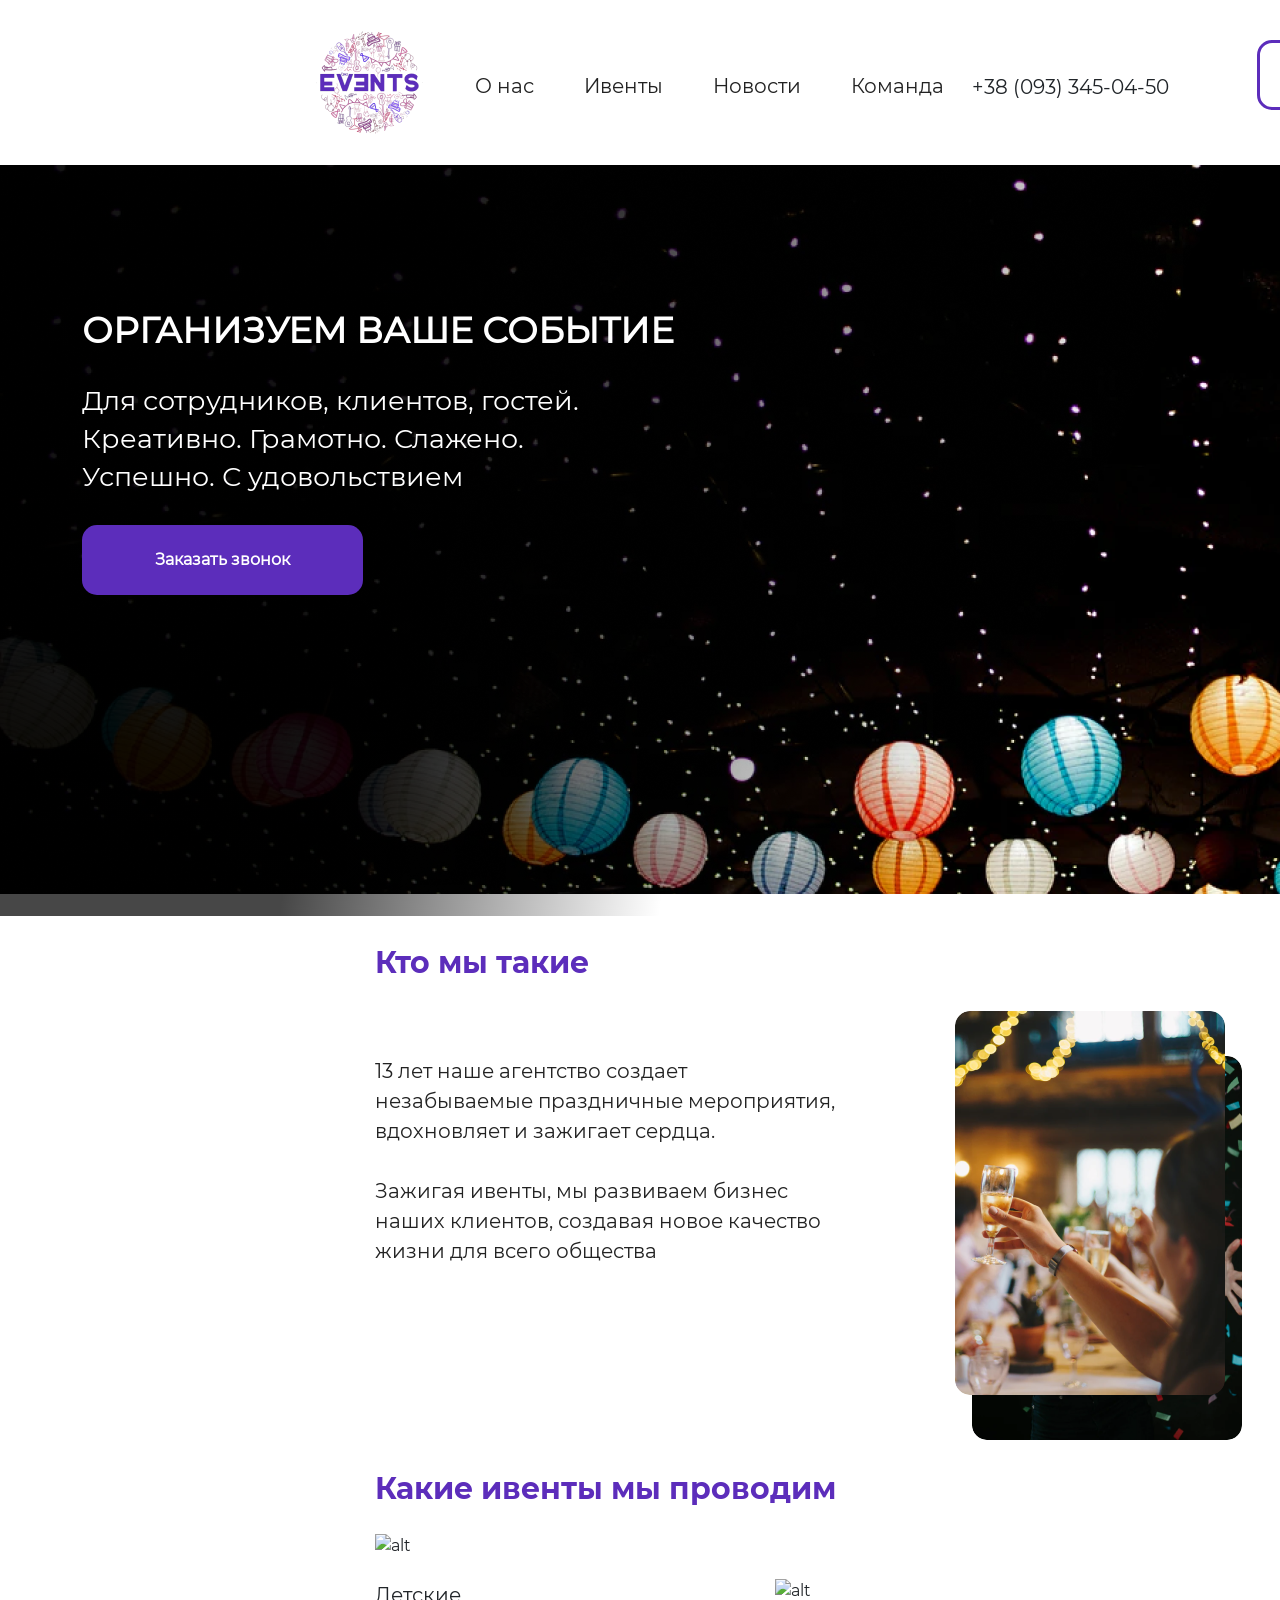
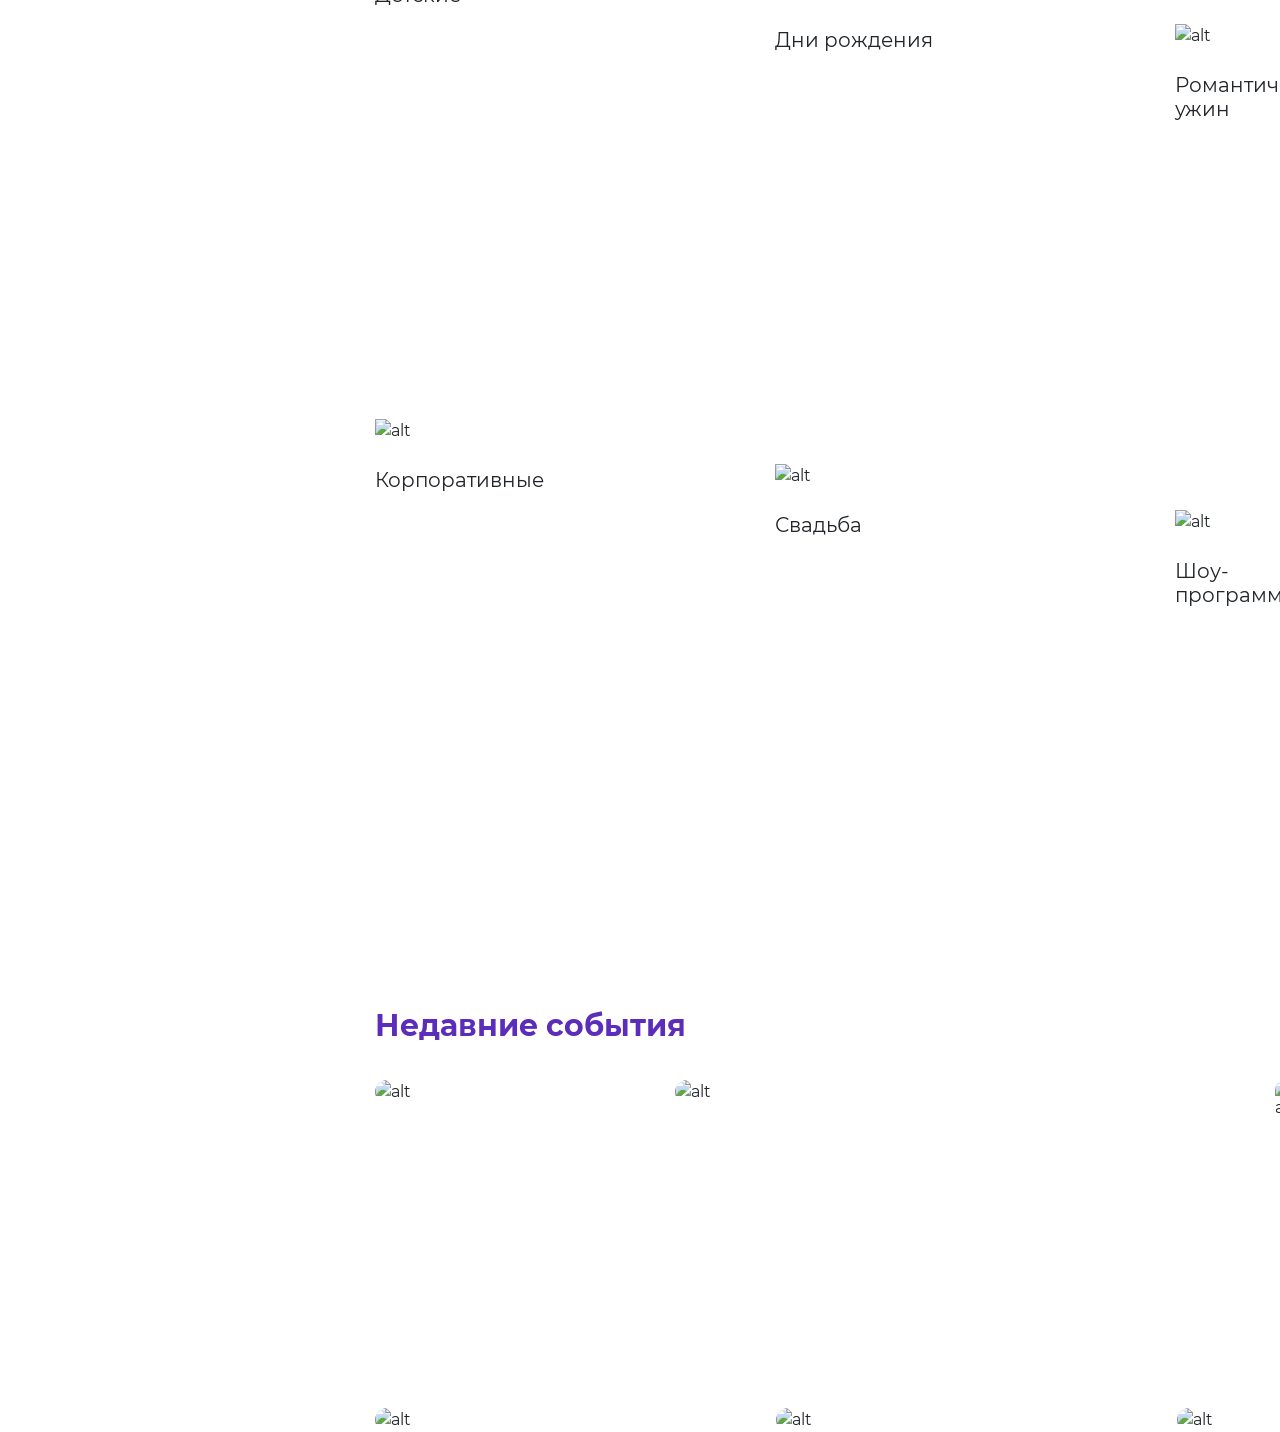
==== site.html @ 8ee174cc "Version3" ====
<!DOCTYPE html>
<html lang="en">
<head>
	<meta charset="UTF-8">
	<meta name="viewport" content="width=device-width, initial-scale=1.0">
	<link rel="stylesheet" href="css/bootstrap.min.css">
	<title>Event agency</title>
	<link rel="stylesheet" href="style.css">
	<link rel="stylesheet" href="media.css">
</head>
<body>
	<header class="container">
		<div class="row  logo">
			<div class="col-xl-1 col-lg-2 col-md-2 col-sm-6">
				<a href="#"><img src="img/logo.png" alt="alt"></a>
			</div>
			<div class="col-xl-5 col-lg-5 col-md-2 col-sm-6">
				<input id="menu__toggle" type="checkbox" />
				<label class="menu__btn" for="menu__toggle">
					<span></span>
				</label>
				<ul class="menu">
					<div>
						<li><a  href="#">О нас</a></li>
						<li><a  href="#">Ивенты</a></li>
						<li><a  href="#">Новости</a></li>
						<li><a  href="#">Команда</a></li>
					</div></ul>
				</div>
				<div class="col-xl-3 col-lg-2 col-md-4">
					<span class="phone">+38 (093) 345-04-50</span>
				</div>
				<div class="col-xl-3 col-lg-3 col-md-4">
					<button class="call"><a href="#">Заказать звонок</a></button>
				</div>
			</div>
		</header>
		<div class="container-fluid p-0">
			<div class="container">
				<div class="row  fluid">
					<div class="col-xl-12 col-lg-12 col-md-12 col-sm-12">
						<h6>Организуем ваше событие</h6>
						<p>Для сотрудников, клиентов, гостей.
						Креативно. Грамотно. Слажено. Успешно. С удовольствием</p>
						<button>Заказать звонок</button>
					</div>
				</div>
			</div>
		</div>
		<main class="container">
			<div class="row  aboutus">
				<div class="col-xl-5 col-lg-6 col-md-4 col-sm-6">
					<h5>Кто мы такие</h5>
					<p>13 лет наше агентство создает незабываемые праздничные мероприятия, вдохновляет и зажигает сердца. <br><br>
					Зажигая ивенты, мы развиваем бизнес наших клиентов, создавая новое качество жизни для всего общества</p>
				</div>
				<div class="col-xl-6 offset-1 col-lg-6 col-md-8 col-sm-6">
					<img src="img/img1.png" alt="alt">
					<img src="img/img2.png" alt="alt">
				</div>
			</div>

			<div class="row  events">
				<div class="col-xl-12">
					<h6>Какие ивенты мы проводим</h6>
					<figure class = "child">
						<img src="img/child.png" alt="alt">
						<figcaption>Детские</figcaption>
					</figure>
					<figure class = "birthday">
						<img src="img/birthday.png" alt="alt">
						<figcaption>Дни рождения</figcaption>
					</figure>
					<figure class = "dinner">
						<img src="img/dinner.png" alt="alt">
						<figcaption>Романтический ужин</figcaption>
					</figure>
					<figure class = "corporat">
						<img src="img/corporat.png" alt="alt">	
						<figcaption>Корпоративные</figcaption>
					</figure>
					<figure class = "wedding">
						<img src="img/wedding.png" alt="alt">
						<figcaption>Свадьба</figcaption>
					</figure>
					<figure class = "show">
						<img src="img/show.png" alt="alt">
						<figcaption>Шоу-программа</figcaption>
					</figure>
				</div>
			</div>

			<div class="row  recentEvents">
				<div class="col-xl-12 col-lg-12 col-md-12">
					<h6>Недавние события</h6>
					<img src="img/recent1.png" alt="alt">
					<img src="img/recent2.png" alt="alt">
					<img src="img/recent3.png" alt="alt">
					<img src="img/recent4.png" alt="alt">
					<img src="img/recent5.png" alt="alt">
					<img src="img/recent6.png" alt="alt">
				</div>
			</div>
		</main>
	</body>
	</html>
---- style.css ----
@font-face {
font-family: "Montserrat"; 
src: url("Montserrat/Montserrat-Regular.ttf") format("truetype"); 
font-weight: normal;
font-style: normal;
}
@font-face {
font-family: "Montserrat-Bold"; 
src: url("Montserrat/Montserrat-Bold.ttf") format("truetype"); 
font-weight: normal;
font-style: normal;
}
body,ul{
	margin: 0 auto;
	padding: 0;
	width: 1920px;
	font-family: "Montserrat";
}
ul{list-style-type: none;}
a{
	text-decoration: none;
	color: #222;
}
.logo img {
 position: absolute;
width: 111px;
height: 111px;
left: 314px;
top: 27px;
}
#menu__toggle {
  opacity: 0;
}
.menu__btn {
  display: flex; 
  align-items: center;  
  width: 60px;
  height: 40px;
  cursor: pointer;
  position: absolute;
left: 90.23%;
right: 1.95%;
top: 62px;
visibility: hidden;
}
.menu__btn > span,
.menu__btn > span::before,
.menu__btn > span::after {
  display: block;
  position: absolute;
  width: 100%;
  height: 5px;
  background-color:#8A8A8A;
  border-radius: 5px;
}
.menu__btn > span::before {
  content: '';
  top: -15px;
}
.menu__btn > span::after {
  content: '';
  top: 15px;
}
.menu {
position: absolute;
   width: 100%;
  left: 475px;
  font-size: 20px;
  line-height: 24px;
  margin-top: 50px;
	}
.menu li{
	margin-right: 45px;
	display: inline-block;
}
.phone{
	position: absolute;
width: 203px;
margin-top: 75px;
font-family: Montserrat;
font-size: 20px;
line-height: 24px;
}
.call{
display: flex;
align-items: center;
justify-content: center;	
position: absolute;
width: 248px;
height: 70px;
top: 40px;
border: 3px solid #5C2DBB;
box-sizing: border-box;
border-radius: 15px;
background-color: #fff;
font-weight: bold;
}
.call a{
	color: #5C2DBB;
}
#menu__toggle:checked ~ .menu__btn > span {
  transform: rotate(45deg);
  background-color:#fff;
}
#menu__toggle:checked ~ .menu__btn > span::before {
  top: 0;
  transform: rotate(0);
  background-color:#fff;
}
#menu__toggle:checked ~ .menu__btn > span::after {
  top: 0;
  transform: rotate(90deg);
  background-color:#fff;
}

.container-fluid {
	position: absolute;
	top: 165px;
	background: linear-gradient(98.62deg, rgba(0, 0, 0, 0.72) 28.21%, rgba(0, 0, 0, 0) 55.48%,
	 rgba(255, 255, 255, 0) 110.01%), url(img/back.png);
	/*background-size: 100%;*/
	background-repeat: no-repeat;

}
.fluid h6{
margin-top: 143px;	
width: 604px;
font-family: Montserrat;
font-size: 36px;
line-height: 44px;
color: #FFF;
text-transform: uppercase;
font-weight: bold;
}
.fluid p{
width: 571px;
font-family: Montserrat;
font-size: 27px;
line-height: 140%;
color: #FFF;
margin-top: 30px;
margin-bottom: 30px;
}
.fluid button{
border:none;	
width: 281px;
height: 70px;
background: #5C2DBB;
border-radius: 15px;
margin-bottom: 321px;
color:#fff;
font-weight: bold;
}
.aboutus h5{
	position: absolute;	
width: 217px;
left: 375px;
top: 944px;
font-family: "Montserrat-Bold";
font-weight: bold;
font-size: 30px;
line-height: 37px;
color: #5C2DBB;
}
.aboutus p{
	position: absolute;
top: 1056px;
width: 470px;
left: 375px;
font-family: Montserrat;
font-size: 20px;
color: #222;
}
.aboutus img:first-child{
position: absolute;
top: 1056px;
width: 270px;
height: 384px;
border-radius: 15px;
}
.aboutus img:last-child{
position: absolute;
top: 1011px;
left:  calc(50% - 270px/2 + 450px);
width: 270px;
height: 384px;
border-radius: 15px;
}
.events h6{
position: absolute;
width: 463px;
left: 375px;
top: 1470px;
font-family: Montserrat-Bold;
font-size: 30px;
line-height: 37px;
color: #5C2DBB;
}
.events figcaption{
 font-family: Montserrat;
font-weight: 500;
font-size: 20px;
line-height: 24px;
padding-top: 25px;
}
.events figure, .recentEvents img {
     position: absolute;
    border-radius: 15px;
}
.events .child {
	top: 1533px;
	left: 375px;
}
.events .birthday {
	top: 1578px;
	left: 775px;
}
.events .dinner {
	top: 1623px;
	left: 1175px;
}
.events .corporat {
	top: 2018px;
	left: 375px;
}
.events .wedding {
	top: 2063px;
	left: 775px;
}
.events .show {
	top: 2109px;
	left: 1175px;
}
.recentEvents h6{
position: absolute;
width: 311px;
left: 375px;
top: 2607px;
font-family: Montserrat-Bold;
font-size: 30px;
line-height: 37px;
color: #5C2DBB;
}

.recentEvents img:nth-child(2),.recentEvents img:nth-child(3),
.recentEvents img:nth-child(4){
     top: 2680px;
}
.recentEvents img:nth-child(2),.recentEvents img:nth-child(5){
left: 375px;}
.recentEvents img:nth-child(3){
left: 675px;}
.recentEvents img:nth-child(4){
left: 1275px;}

.recentEvents img:nth-child(5),.recentEvents img:nth-child(6),
.recentEvents img:nth-child(7){
     top: 3008px;
}
.recentEvents img:nth-child(6){
left: 776px;}
.recentEvents img:nth-child(7){
left: 1177px;}
---- media.css ----
@media (max-width: 1000px) and (min-width: 768px){
	body, html{
		width: 100%;
}
.container{width: 100%}
	.call{
		margin-left: 100px;
width: 214px;
height: 56px;
	}
	.menu{
		margin-left: -330px;
		font-size: 18px;
line-height: 22px;
	}
	.menu li{
       margin-right: 30px;
	}
	.phone{
		width: 183px;
left: 564px;
font-size: 18px;
line-height: 22px;
	}
.call{
	width: 214px;
height: 56px;
top: 54px;
left: 650px;
}
.container-fluid{
    width: 100%;
	}
.container-fluid .container{
		margin-left: 24px;
	}
.logo img{
width: 111px;
height: 111px;
left: 24px;
top: 27px;
}
.aboutus h5{
	left: 24px;
	margin-top: 0;
}
.aboutus p{
width: 299px;
left: 24px;
top: 1056px;
margin: 0;
}
.aboutus img:first-child{
width: 298px;
left: 351px;
top: 1056px;
}
.aboutus img:last-child{
width: 297px;
left: 679px;
top: 1011px;
}
.events h6{
left: 24px;}
.events img {
	height: 406px;}
.events .child, .events .corporat {
   left: 24px;}
.events .child img, .events .dinner img,.events .corporat img,.events .show img{
  width: 297px;}
.events .birthday,.events .wedding {
   left: 351px;}
.events .birthday img, .events .wedding img{
  width: 298px;}
.events .dinner,.events .show  {
   left: 679px;}
.recentEvents h6{
left: 24px;} 
.recentEvents img:nth-child(2),.recentEvents img:nth-child(5){
left: 24px;}
.recentEvents img:nth-child(3){
left: 269px;}
.recentEvents img:nth-child(4){
left: 760px;} 
.recentEvents img:nth-child(6){
left: 351px;}
.recentEvents img:nth-child(7){
left: 679px;}
.recentEvents img:nth-child(2){
	width: 215px;}
.recentEvents img:nth-child(3){
width: 461px;}	
.recentEvents img:nth-child(4){
width: 216px;}
.recentEvents img:nth-child(5),.recentEvents img:nth-child(7){
width: 297px;}
.recentEvents img:nth-child(6){
width: 298px;}
.recentEvents img{height: 298px; object-fit: cover;}
}

@media (max-width: 768px) and (min-width: 480px){
	body, html{
		width: 100%;
}	
.logo img {left: 16px;}
.menu{
  visibility: hidden;
  top: 0;
  width: 320px;
  height: 4493px;
  margin: 0;
  background-color: #121212;
  opacity: 97%;
	}
.menu li{display: block;}
.menu div{
		 margin-top: 165px;
		 margin-left: 16px;
	}
.menu  a {
	display: block;
  color: #fff;
  font-size: 24px;
  font-weight: 500;
  text-decoration: none;
  padding-bottom: 30px;
}
.menu__btn{
		 visibility:visible;
		 z-index: 3;
	}	
#menu__toggle:checked ~ .menu  {
  visibility: visible;
 overflow: visible;
position: absolute;
 z-index: 2;
 right: 0;
}
.phone{left: 158px;}
.call{
	left: 410px;
	margin-left: 0;
}
.aboutus h5{
	left: 16px;
	font-size: 26px;
   line-height: 32px;
}
.aboutus p{
width: 225px;
left: 16px;
font-size: 18px;}
.aboutus img:first-child{
width: 226px;
height: 312px;
left: 271px;
top: 1049px;
}
.aboutus img:last-child{
width: 224px;
height: 312px;
left: 528px;
top: 1006px;
}
.events h6{
width: 402px;
left: 16px;
top: 1471px;
font-size: 26px;
line-height: 32px;
}
.events figcaption{
font-size: 18px;
line-height: 22px;
}
.events img {height: 308px;}
.events .child, .events .corporat {left: 16px;}
.events .child img, .events .dinner img,.events .corporat img,.events .show img,
.events .birthday img, .events .wedding img{width: 225px;}
.events .corporat {top:1936px;}
.events .wedding {top:1978px;}
.events .show {top:2000px;}
.events .birthday,.events .wedding {left: 272px;}
.events .dinner,.events .show  {left: 528px;}
.recentEvents h6{width: 270px;
left: 16px;
top: 2400px;
font-size: 26px;
line-height: 32px;} 
.recentEvents img:nth-child(2),.recentEvents img:nth-child(5){left: 16px;}
.recentEvents img:nth-child(3){left: 271px;}
.recentEvents img:nth-child(4){left: 528px;} 
.recentEvents img:nth-child(6){left: 266px;}
.recentEvents img:nth-child(7){left: 527px;}
.recentEvents img:nth-child(2){width: 225px;}
.recentEvents img:nth-child(3){width: 226px;}	
.recentEvents img:nth-child(4){width: 221px;}
.recentEvents img:nth-child(5){width: 225px;}
.recentEvents img:nth-child(6){width: 231px;}
.recentEvents img:nth-child(7){width: 222px;}
.recentEvents img:nth-child(2),.recentEvents img:nth-child(3),	
.recentEvents img:nth-child(4){top:2470px;}
.recentEvents img:nth-child(5),.recentEvents img:nth-child(6),	
.recentEvents img:nth-child(7){top:2790px;}
}

@media (max-width: 480px) and (min-width: 320px){
body, html{
		width: 100%;
}
.logo img{
		width: 90px;
height: 90px;
left: 16px;
top: 16px;
	}
.menu__btn{left: 84.17%;
right: 3.33%;
top: 41px;}
.container-fluid{
    top:122px;
	}
.fluid h6{width: 437px;
left: 0px;
top: 0px;
font-size: 26px;
line-height: 32px;}
.fluid p{width: 417px;
left: 0px;
top: 62px;
font-size: 19px;
line-height: 140%;}
.fliud button{
	width: 281px;
height: 70px;
left: 0px;
top: 173px;
margin-bottom: 343px;}
.aboutus h5{width: 159px;
left: 16px;
top: 901px;
font-size: 22px;
line-height: 27px;}
.aboutus p{width: 209px;
left: 16px;
top: 958px;
font-size: 16px;
line-height: 136%;}
.aboutus img:first-child{
width: 209px;
height: 146px;
left: 255px;
top: 1098px;
object-fit: cover;
}
.aboutus img:last-child{
width: 209px;
height: 127px;
left: 255px;
top: 958px;
object-fit: cover;
}
.menu {
height: 5141px;
left: 162px;
top: 0px;
}
.phone {
width: 244px;
left: 178px;
top: 360px;
font-size: 24px;
line-height: 29px;
color: #FFF;
}
.call{
width: 266px;
height: 63px;
left: 178px;
top: 519px;
border: 3px solid #FFFFFF;
background-color: #121212;
}
.call a{
width: 214px;
left: 26px;
top: 17px;
font-size: 24px;
line-height: 29px;
color: #FFF;
}
.call, .phone{
	visibility: hidden;
	z-index: 4;
}
#menu__toggle:checked ~  .phone,
#menu__toggle:checked ~  .call{
	visibility: visible;
}
.events h6{
width: 340px;
top: 1294px;
font-size: 22px;
line-height: 27px;
}
.events figcaption{
font-size: 16px;
line-height: 20px;
}
.events img {height: 264px;}
.events .child, .events .dinner, .events .wedding {left: 16px;}
.events .birthday, .events .corporat, .events .show {left: 255px;}
.events .child img, .events .dinner img,.events .corporat img,.events .show img,
.events .birthday img, .events .wedding img{width: 209px;}
.events .child {top:1328px;}
.events .dinner {top:1666px;}
.events .corporat {top:1724px;}
.events .wedding {top:2004px;}
.events .show {top:2062px;}
.events .birthday{top:1386px;}
.recentEvents h6{width: 228px;
top: 2430px;
font-size: 22px;
line-height: 27px;} 
.recentEvents img:nth-child(even), .recentEvents img:nth-child(odd) {
   width: 209px;
   height: 276px;
   object-fit: cover;
}
.recentEvents img:nth-child(even){left: 16px;}
.recentEvents img:nth-child(odd){left: 255px;}
.recentEvents img:nth-child(2),.recentEvents img:nth-child(3)
 {top:2477px;}
.recentEvents img:nth-child(4),.recentEvents img:nth-child(5)
{top:2783px;}
.recentEvents img:nth-child(6),.recentEvents img:nth-child(7)	
{top:3089px;}
}






@media (max-width: 320px){
	
}
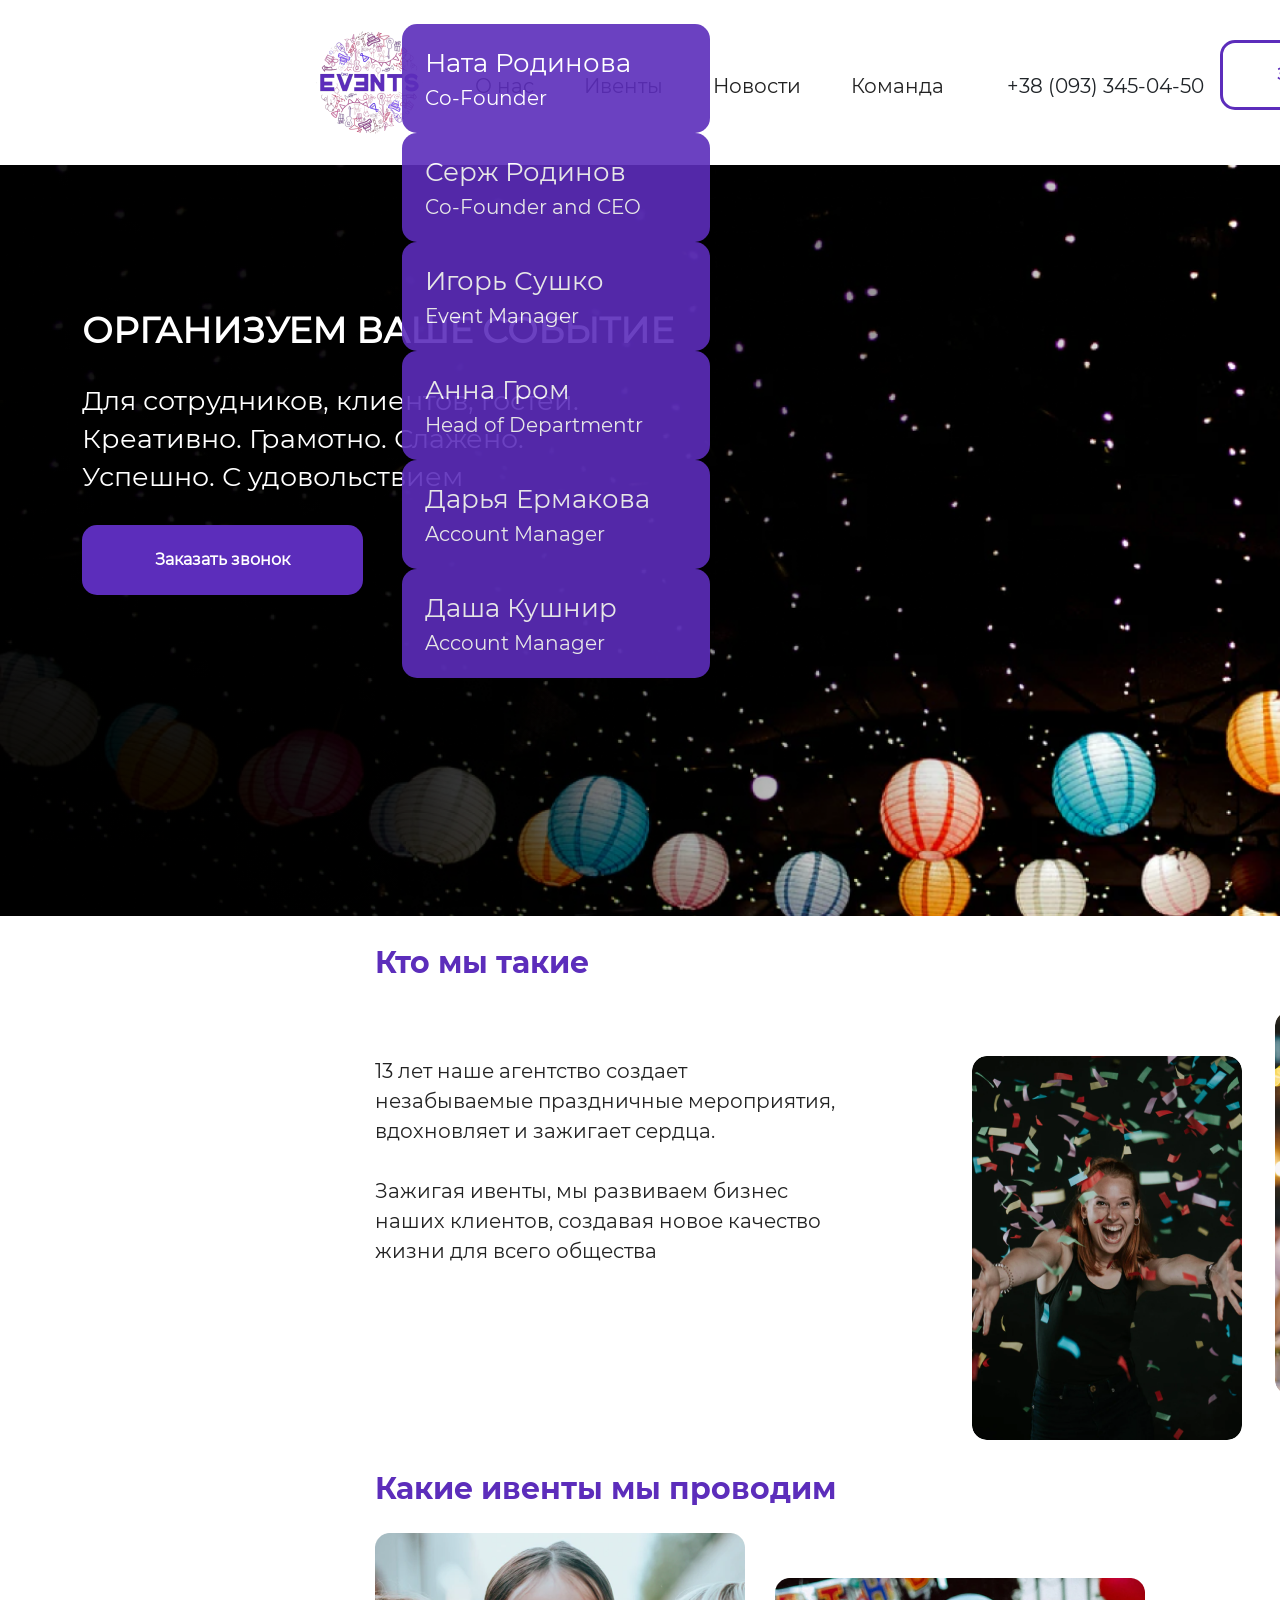
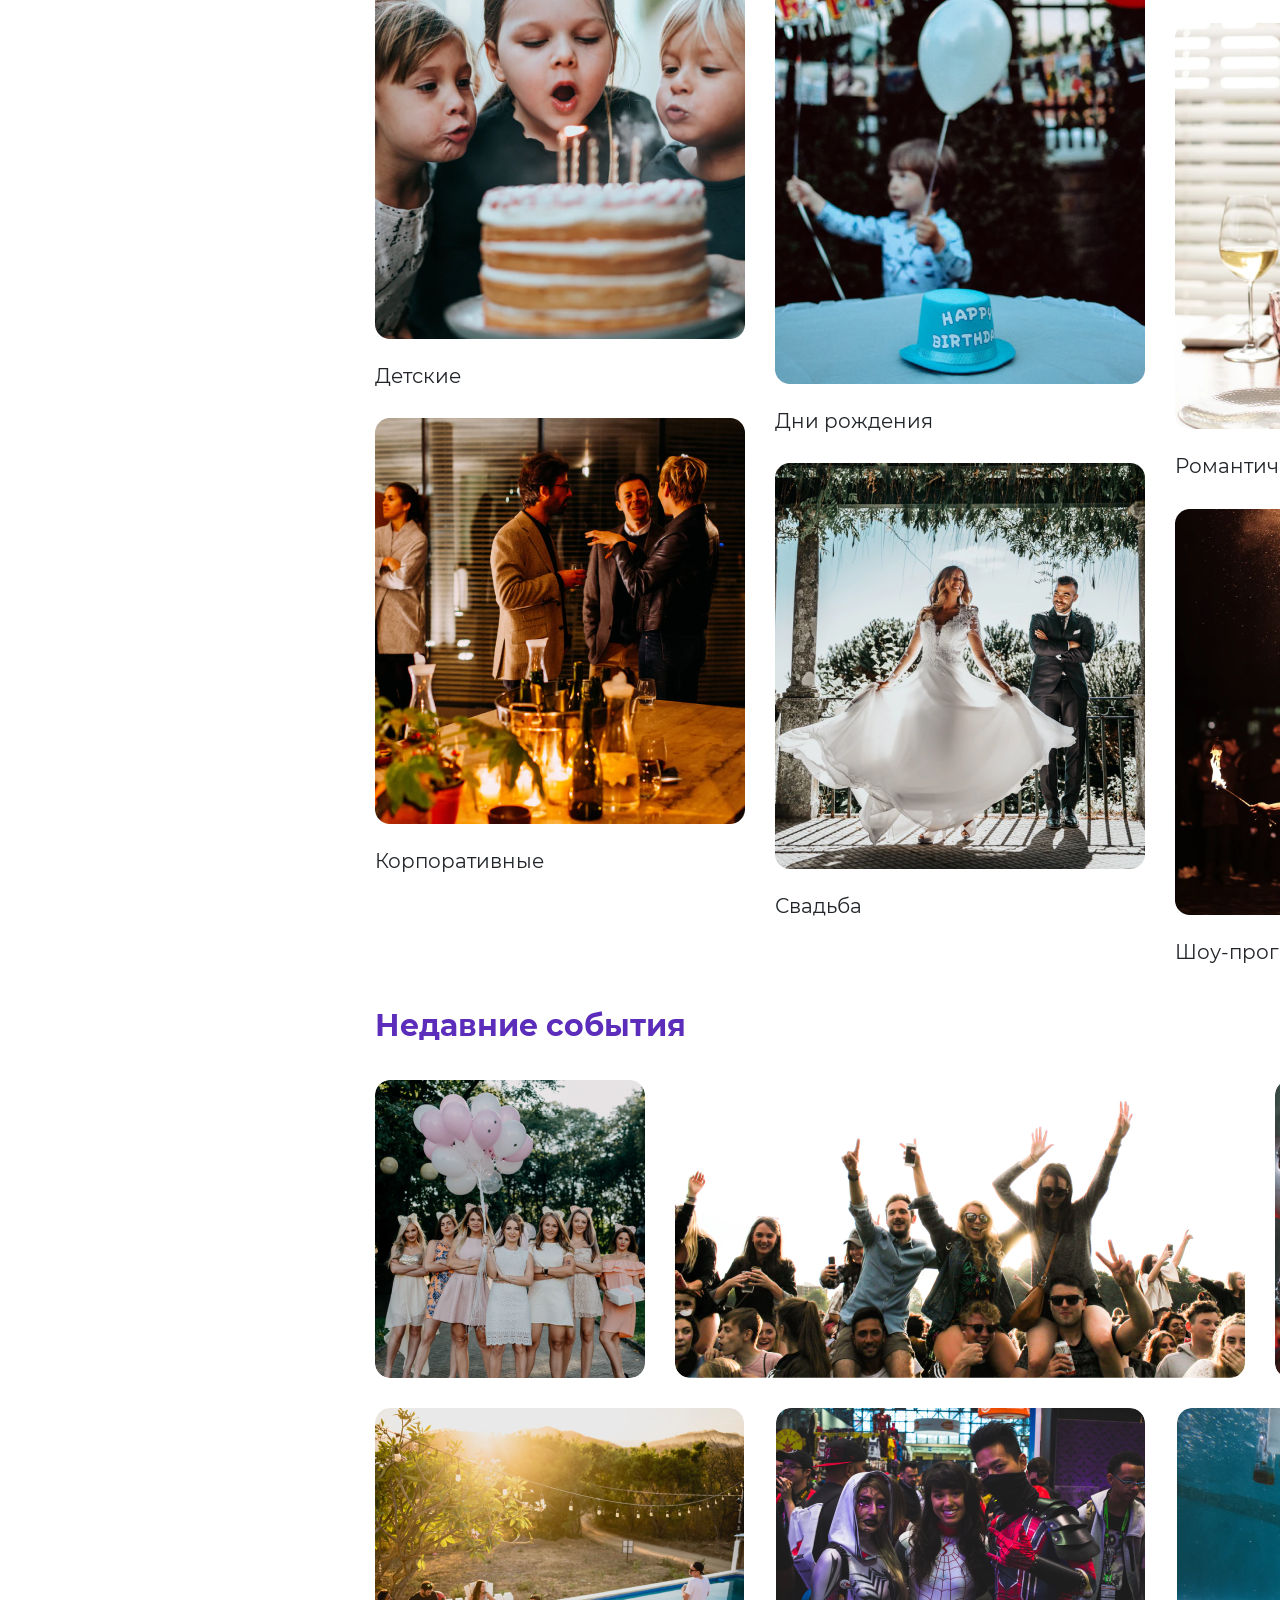
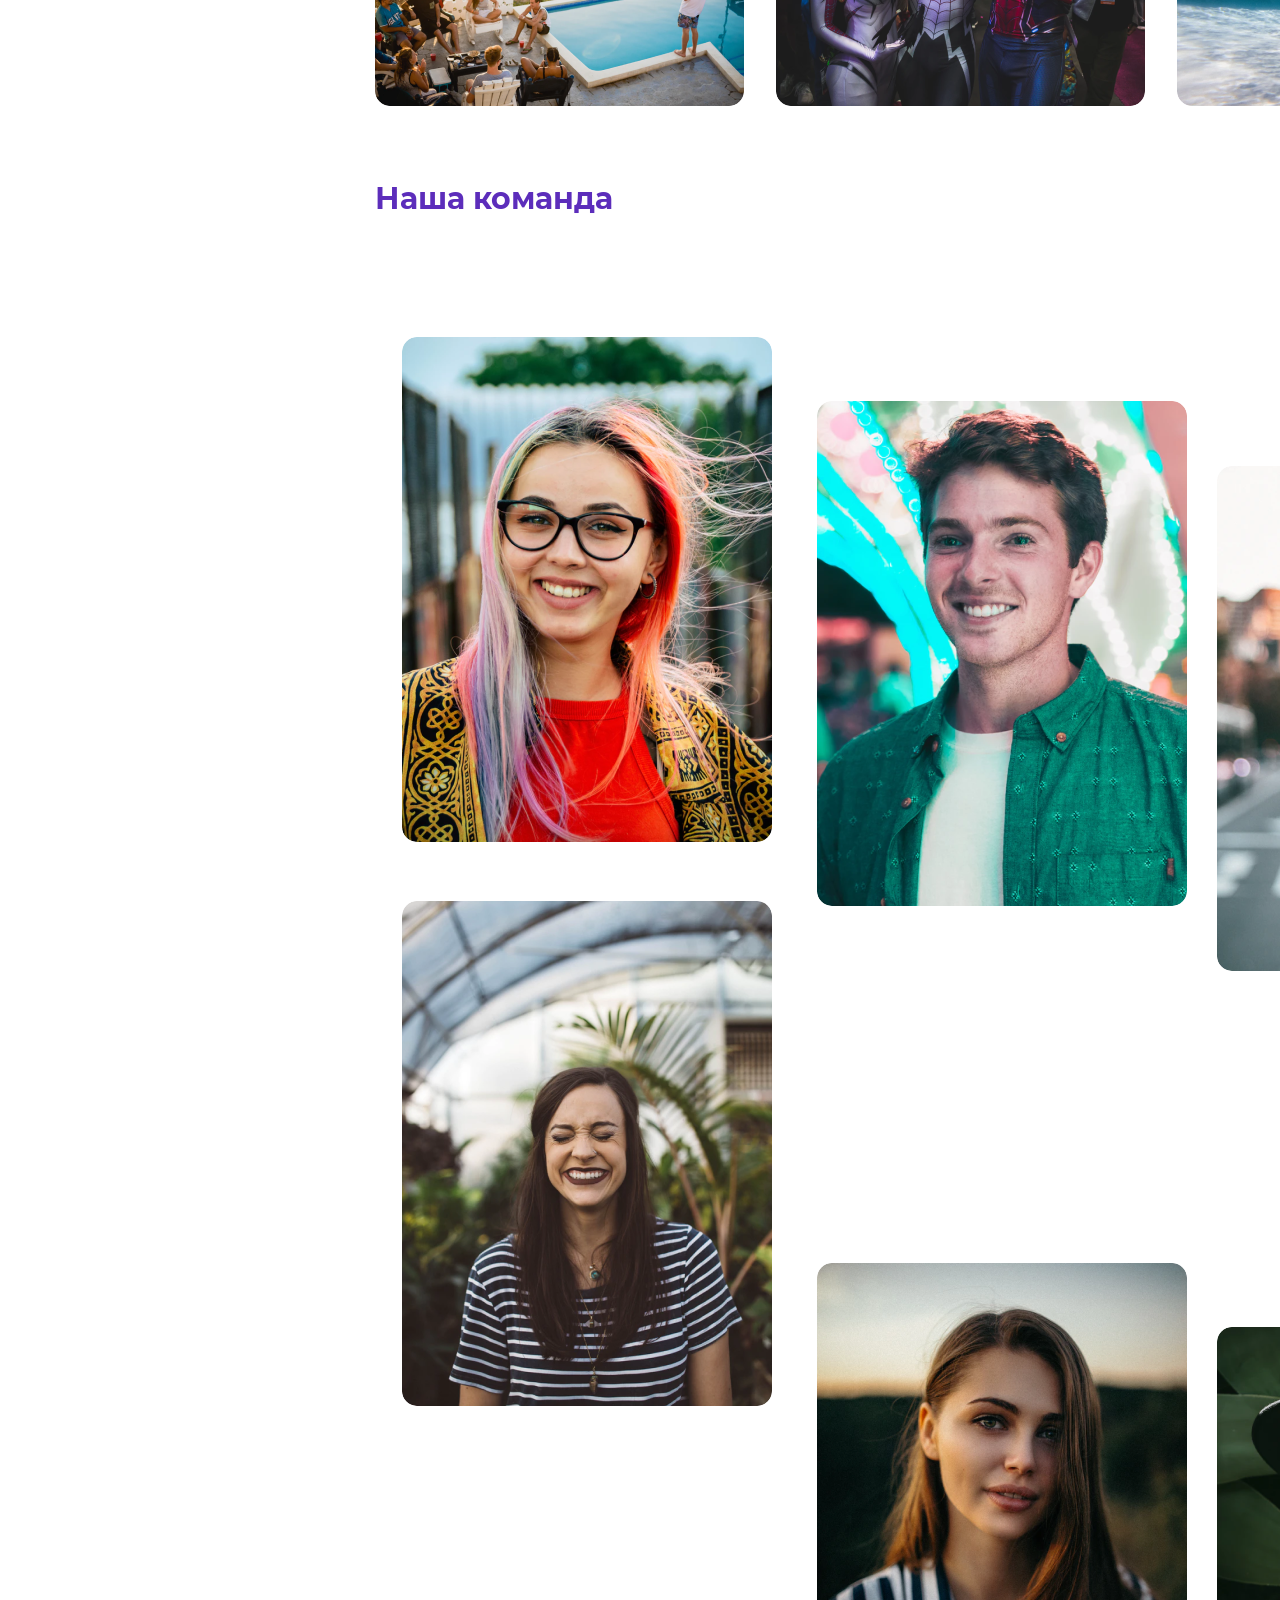
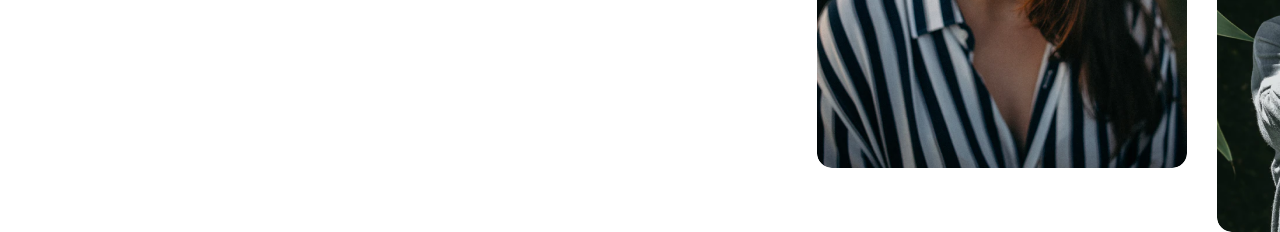
==== commit 7b8d37c4: "Version5" ====
--- a/site.html
+++ b/site.html
@@ -14,7 +14,7 @@
 			<div class="col-xl-1 col-lg-2 col-md-2 col-sm-6">
 				<a href="#"><img src="img/logo.png" alt="alt"></a>
 			</div>
-			<div class="col-xl-5 col-lg-5 col-md-2 col-sm-6">
+			<div class="col-xl-11 col-lg-10 col-md-10 col-sm-6">
 				<input id="menu__toggle" type="checkbox" />
 				<label class="menu__btn" for="menu__toggle">
 					<span></span>
@@ -26,12 +26,12 @@
 						<li><a  href="#">Новости</a></li>
 						<li><a  href="#">Команда</a></li>
 					</div></ul>
-				</div>
-				<div class="col-xl-3 col-lg-2 col-md-4">
-					<span class="phone">+38 (093) 345-04-50</span>
-				</div>
-				<div class="col-xl-3 col-lg-3 col-md-4">
-					<button class="call"><a href="#">Заказать звонок</a></button>
+					<div class="col-xl-3 col-lg-2 col-md-4">
+						<span class="phone">+38 (093) 345-04-50</span>
+					</div>
+					<div class="col-xl-3 col-lg-3 col-md-4">
+						<button class="call"><a href="#">Заказать звонок</a></button>
+					</div>
 				</div>
 			</div>
 		</header>
@@ -101,6 +101,46 @@
 					<img src="img/recent6.png" alt="alt">
 				</div>
 			</div>
+			<div class="row ourTeam">
+				<div class="col-xl-12 col-lg-12 col-md-12">
+					<h6>Наша команда</h6>
+					<div class="box">
+						<img src="img/team1.png" alt="alt">
+						<div class="name"><span>Ната Родинова</span>
+					<p>Co-Founder</p></div>
+					</div>
+					<div class="box">
+						<img src="img/team2.png" alt="alt">
+						<div class="name"><span>Серж Родинов</span>
+					<p>Co-Founder and CEO</p></div>
+					</div>
+					<div class="box">
+						<img src="img/team3.png" alt="alt">
+						<div class="name"><span>Игорь Сушко</span>
+					<p>Event Manager</p></div>
+					</div>
+					<div class="box">
+						<img src="img/team4.png" alt="alt">
+
+					<div class="name"><span>Анна Гром</span>
+					<p>Head of Departmentr</p></div>
+					</div>
+					<div class="box">
+						<img src="img/team5.png" alt="alt">
+						<div class="name"><span>Дарья Ермакова</span>
+					<p>Account Manager</p></div>
+					</div>
+					<div class="box">
+						<img src="img/team6.png" alt="alt">
+						
+					<div class="name"><span>Даша Кушнир</span>
+					<p>Account Manager</p></div>
+					</div>
+					
+					
+					
+				</div>
+			</div>
 		</main>
 	</body>
 	</html>
--- a/style.css
+++ b/style.css
@@ -74,12 +74,13 @@
 	display: inline-block;
 }
 .phone{
-	position: absolute;
+position: absolute;
 width: 203px;
-margin-top: 75px;
+margin-top: 50px;
 font-family: Montserrat;
 font-size: 20px;
 line-height: 24px;
+left:1007px;
 }
 .call{
 display: flex;
@@ -89,6 +90,7 @@
 width: 248px;
 height: 70px;
 top: 40px;
+left:1220px;
 border: 3px solid #5C2DBB;
 box-sizing: border-box;
 border-radius: 15px;
@@ -118,7 +120,7 @@
 	top: 165px;
 	background: linear-gradient(98.62deg, rgba(0, 0, 0, 0.72) 28.21%, rgba(0, 0, 0, 0) 55.48%,
 	 rgba(255, 255, 255, 0) 110.01%), url(img/back.png);
-	/*background-size: 100%;*/
+	background-size: cover;
 	background-repeat: no-repeat;
 
 }
@@ -181,7 +183,7 @@
 .aboutus img:last-child{
 position: absolute;
 top: 1011px;
-left:  calc(50% - 270px/2 + 450px);
+left:  1275px;
 width: 270px;
 height: 384px;
 border-radius: 15px;
@@ -246,7 +248,8 @@
 .recentEvents img:nth-child(4){
      top: 2680px;
 }
-.recentEvents img:nth-child(2),.recentEvents img:nth-child(5){
+.recentEvents img:nth-child(2),.recentEvents img:nth-child(5),
+.ourTeam img:nth-child(2),.ourTeam img:nth-child(5){
 left: 375px;}
 .recentEvents img:nth-child(3){
 left: 675px;}
@@ -260,4 +263,74 @@
 .recentEvents img:nth-child(6){
 left: 776px;}
 .recentEvents img:nth-child(7){
-left: 1177px;}+left: 1177px;}
+.ourTeam h6{
+position: absolute;
+width: 240px;
+left: 375px;
+top: 3380px;
+font-family: Montserrat-Bold;
+font-size: 30px;
+line-height: 37px;
+color: #5C2DBB;
+}
+.ourTeam img{
+	position: absolute;
+	border-radius: 15px;
+}
+.ourTeam .box {position: relative;}
+.ourTeam .box:nth-child(2) img{top:3513px;}
+.ourTeam .box:nth-child(3) img{top:3468px;}
+.ourTeam .box:nth-child(4) img{top:3424px;}
+.ourTeam .box:nth-child(5) img{top:3750px;}
+.ourTeam .box:nth-child(6) img{top:4003px;}
+.ourTeam .box:nth-child(7) img{top:3958px;}
+.ourTeam .box:nth-child(3) img, .ourTeam .box:nth-child(6) img{
+left: 415px;}
+.ourTeam .box:nth-child(4) img, .ourTeam .box:nth-child(7) img{
+left: 815px;}
+
+.ourTeam span{
+	position: absolute;
+padding-left: 23px;
+padding-top: 23px;
+font-family: Montserrat;
+font-weight: 500;
+font-size: 26px;
+line-height: 32px;
+color: #FFF;
+}
+
+.ourTeam p{
+position: absolute;
+padding-left: 23px;
+padding-top: 62px;
+font-family: Montserrat;
+font-size: 20px;
+line-height: 24px;
+color: #FFF;
+}
+.ourTeam div.name{
+width: 308px;
+height: 109px;
+background-color: #5C2DBB;
+opacity: 90%;
+border-radius: 15px;
+}
+.ourTeam div.name:nth-child(8){
+margin-top: 3869px;
+margin-left: 8.11%;
+}
+.ourTeam div.name:nth-child(9),.ourTeam div.name:nth-child(12){
+margin-top: -150px;
+margin-left: 500px;
+}
+.ourTeam div.name:nth-child(10),.ourTeam div.name:nth-child(13){
+margin-top: -150px;
+margin-left: 900px;
+}
+.ourTeam div.name:nth-child(11){
+margin-top: 500px;
+margin-left: 8.11%;
+}
+
--- a/media.css
+++ b/media.css
@@ -3,20 +3,18 @@
 		width: 100%;
 }
 .container{width: 100%}
-	.call{
+.call{
 		margin-left: 100px;
-width: 214px;
-height: 56px;
-	}
-	.menu{
+        width: 214px;
+        height: 56px;
+	}
+.menu{
 		margin-left: -330px;
 		font-size: 18px;
-line-height: 22px;
-	}
-	.menu li{
-       margin-right: 30px;
-	}
-	.phone{
+        line-height: 22px;
+	}
+.menu li{margin-right: 30px;}
+.phone{
 		width: 183px;
 left: 564px;
 font-size: 18px;
@@ -28,12 +26,8 @@
 top: 54px;
 left: 650px;
 }
-.container-fluid{
-    width: 100%;
-	}
-.container-fluid .container{
-		margin-left: 24px;
-	}
+.container-fluid{width: 120%;}
+.container-fluid .container{margin-left: 24px;}
 .logo img{
 width: 111px;
 height: 111px;
@@ -97,6 +91,36 @@
 .recentEvents img:nth-child(6){
 width: 298px;}
 .recentEvents img{height: 298px; object-fit: cover;}
+.ourTeam h6{left: 24px;}
+.ourTeam img{
+	width: 297px; 
+	height: 505px; 
+	object-fit: cover;}
+.ourTeam img:nth-child(2){top:3515px;}
+.ourTeam img:nth-child(3){top:3470px;}
+.ourTeam img:nth-child(2),.ourTeam img:nth-child(5){left: 24px;}
+.ourTeam img:nth-child(3),.ourTeam img:nth-child(6){left: 351px;}
+.ourTeam img:nth-child(4){top:3425px;}
+.ourTeam img:nth-child(4),.ourTeam img:nth-child(7){left: 679px;}
+.ourTeam img:nth-child(5){top:4050px;}
+.ourTeam img:nth-child(6){top:4005px;}
+.ourTeam img:nth-child(7){top:3960px;}
+.ourTeam span,.ourTeam p{padding-left: 18.46px;}
+.ourTeam div.name{width: 247.23px;}
+.ourTeam div.name:nth-child(8){
+margin-top: 3871px;
+margin-left: 2%;
+}
+.ourTeam div.name:nth-child(9),.ourTeam div.name:nth-child(12){
+margin-left: 350px;
+}
+.ourTeam div.name:nth-child(10),.ourTeam div.name:nth-child(13){
+margin-left: 670px;
+}
+.ourTeam div.name:nth-child(11){
+margin-top: 500px;
+margin-left: 2%;
+}
 }
 
 @media (max-width: 768px) and (min-width: 480px){
@@ -132,8 +156,6 @@
 	}	
 #menu__toggle:checked ~ .menu  {
   visibility: visible;
- overflow: visible;
-position: absolute;
  z-index: 2;
  right: 0;
 }
@@ -142,6 +164,7 @@
 	left: 410px;
 	margin-left: 0;
 }
+.container-fluid{width: 100%;}
 .aboutus h5{
 	left: 16px;
 	font-size: 26px;
@@ -210,17 +233,80 @@
 		width: 100%;
 }
 .logo img{
-		width: 90px;
-height: 90px;
-left: 16px;
-top: 16px;
-	}
-.menu__btn{left: 84.17%;
-right: 3.33%;
-top: 41px;}
-.container-fluid{
-    top:122px;
-	}
+	width: 90px;
+   height: 90px;
+   left: 16px;
+   top: 16px;
+}
+.menu{
+  visibility: hidden;
+  top: 0;
+  width: 320px;
+  height: 5141px;
+  margin: 0;
+  background-color: #121212;
+  opacity: 97%;
+  left: 162px;
+}
+.menu li{display: block;}
+.menu div{
+		 margin-top: 144px;
+		 margin-left: 16px;
+	}
+.menu  a {
+	display: block;
+  color: #fff;
+  font-size: 24px;
+  font-weight: 500;
+  text-decoration: none;
+  padding-bottom: 30px;
+}
+.menu__btn{
+	visibility:visible;
+	z-index: 3;
+	left: 84.17%;
+    right: 3.33%;
+    top: 41px;
+}	
+#menu__toggle:checked ~ .menu  {
+  visibility: visible;
+ z-index: 2;
+ right: 0;
+}
+.phone {
+width: 244px;
+left: 178px;
+top: 360px;
+font-size: 24px;
+line-height: 29px;
+color: #FFF;
+margin-top: 0;
+}
+.call{
+width: 266px;
+height: 63px;
+left: 178px;
+top: 419px;
+border: 3px solid #FFFFFF;
+background-color: #121212;
+}
+.call a{
+width: 214px;
+left: 26px;
+top: 17px;
+font-size: 24px;
+line-height: 29px;
+color: #FFF;
+}
+.call, .phone{
+	visibility: hidden;
+	z-index: 4;
+}
+#menu__toggle:checked ~  div .phone,
+#menu__toggle:checked ~  div .call{
+	visibility: visible;
+}
+.container-fluid{ top:122px;}
 .fluid h6{width: 437px;
 left: 0px;
 top: 0px;
@@ -261,48 +347,12 @@
 top: 958px;
 object-fit: cover;
 }
-.menu {
-height: 5141px;
-left: 162px;
-top: 0px;
-}
-.phone {
-width: 244px;
-left: 178px;
-top: 360px;
-font-size: 24px;
-line-height: 29px;
-color: #FFF;
-}
-.call{
-width: 266px;
-height: 63px;
-left: 178px;
-top: 519px;
-border: 3px solid #FFFFFF;
-background-color: #121212;
-}
-.call a{
-width: 214px;
-left: 26px;
-top: 17px;
-font-size: 24px;
-line-height: 29px;
-color: #FFF;
-}
-.call, .phone{
-	visibility: hidden;
-	z-index: 4;
-}
-#menu__toggle:checked ~  .phone,
-#menu__toggle:checked ~  .call{
-	visibility: visible;
-}
 .events h6{
 width: 340px;
-top: 1294px;
+top: 1274px;
 font-size: 22px;
 line-height: 27px;
+left: 16px;
 }
 .events figcaption{
 font-size: 16px;
@@ -321,6 +371,7 @@
 .events .birthday{top:1386px;}
 .recentEvents h6{width: 228px;
 top: 2430px;
+left: 16px;
 font-size: 22px;
 line-height: 27px;} 
 .recentEvents img:nth-child(even), .recentEvents img:nth-child(odd) {
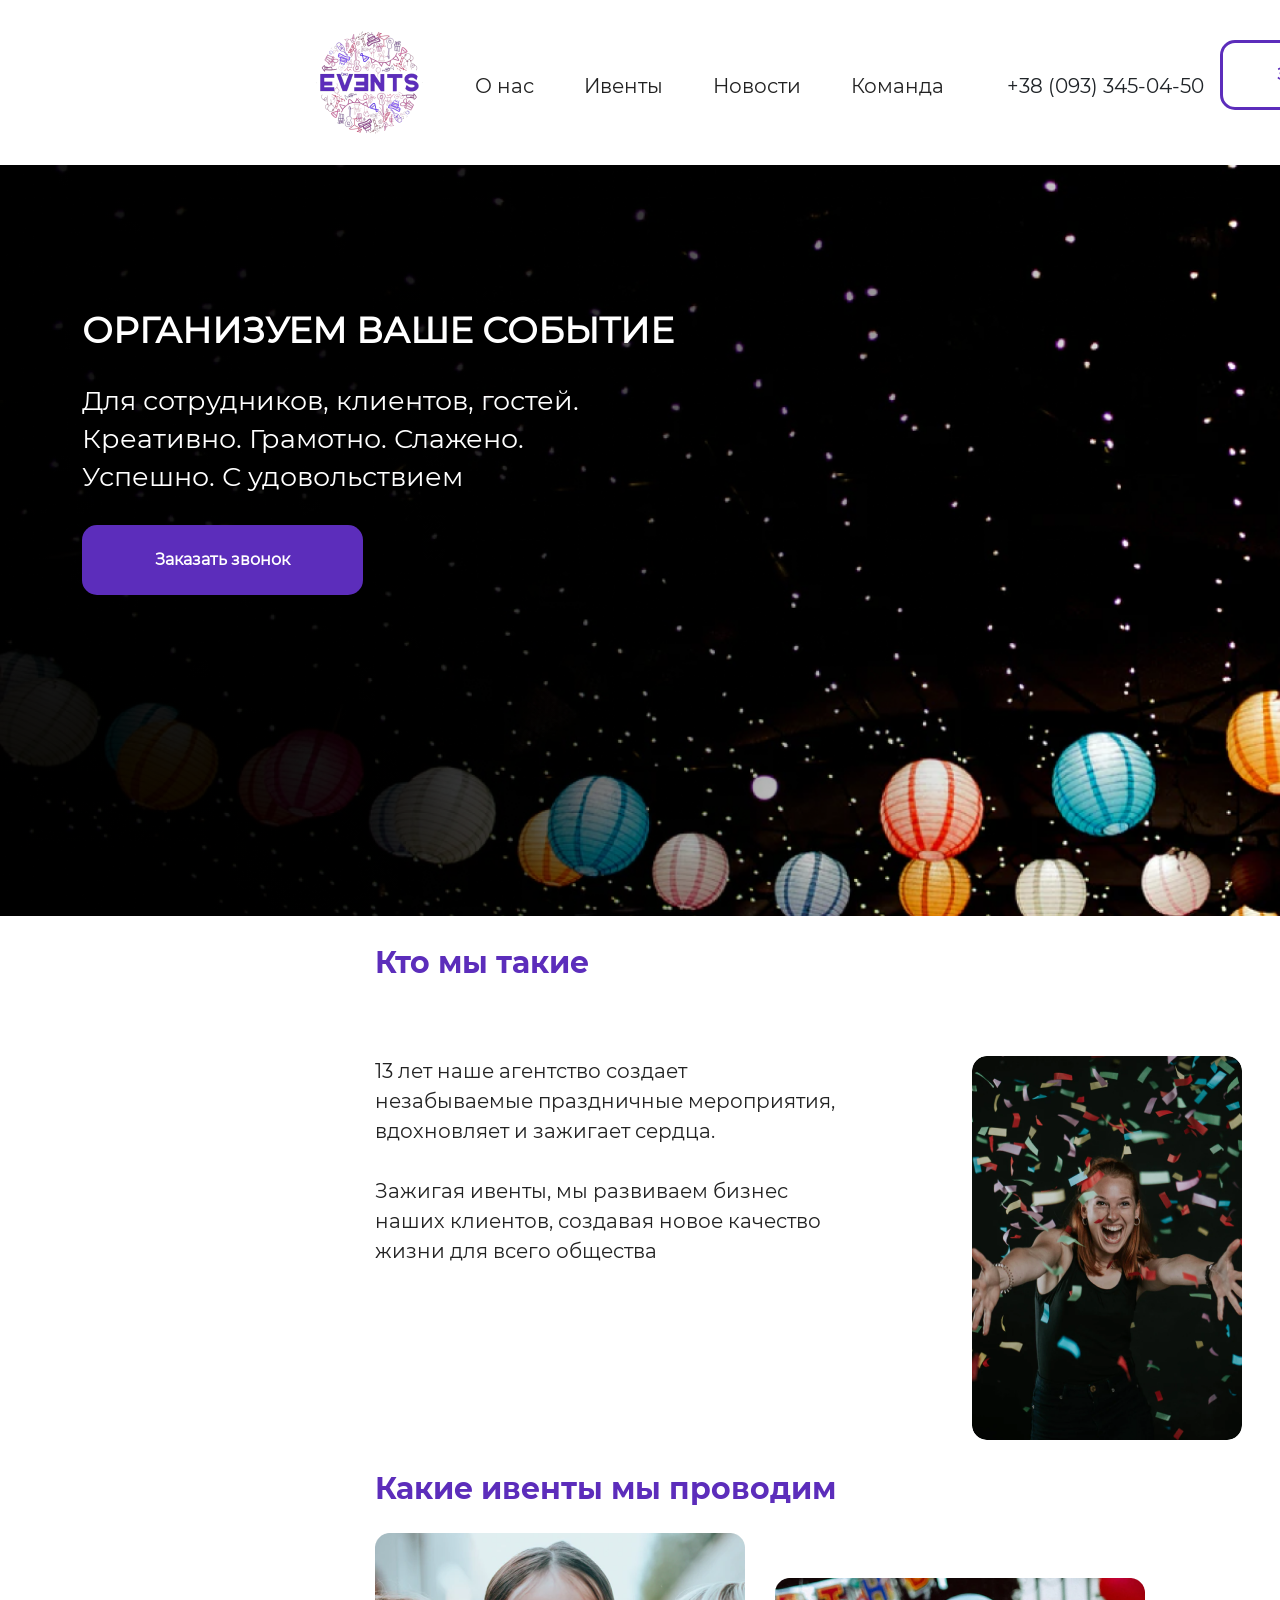
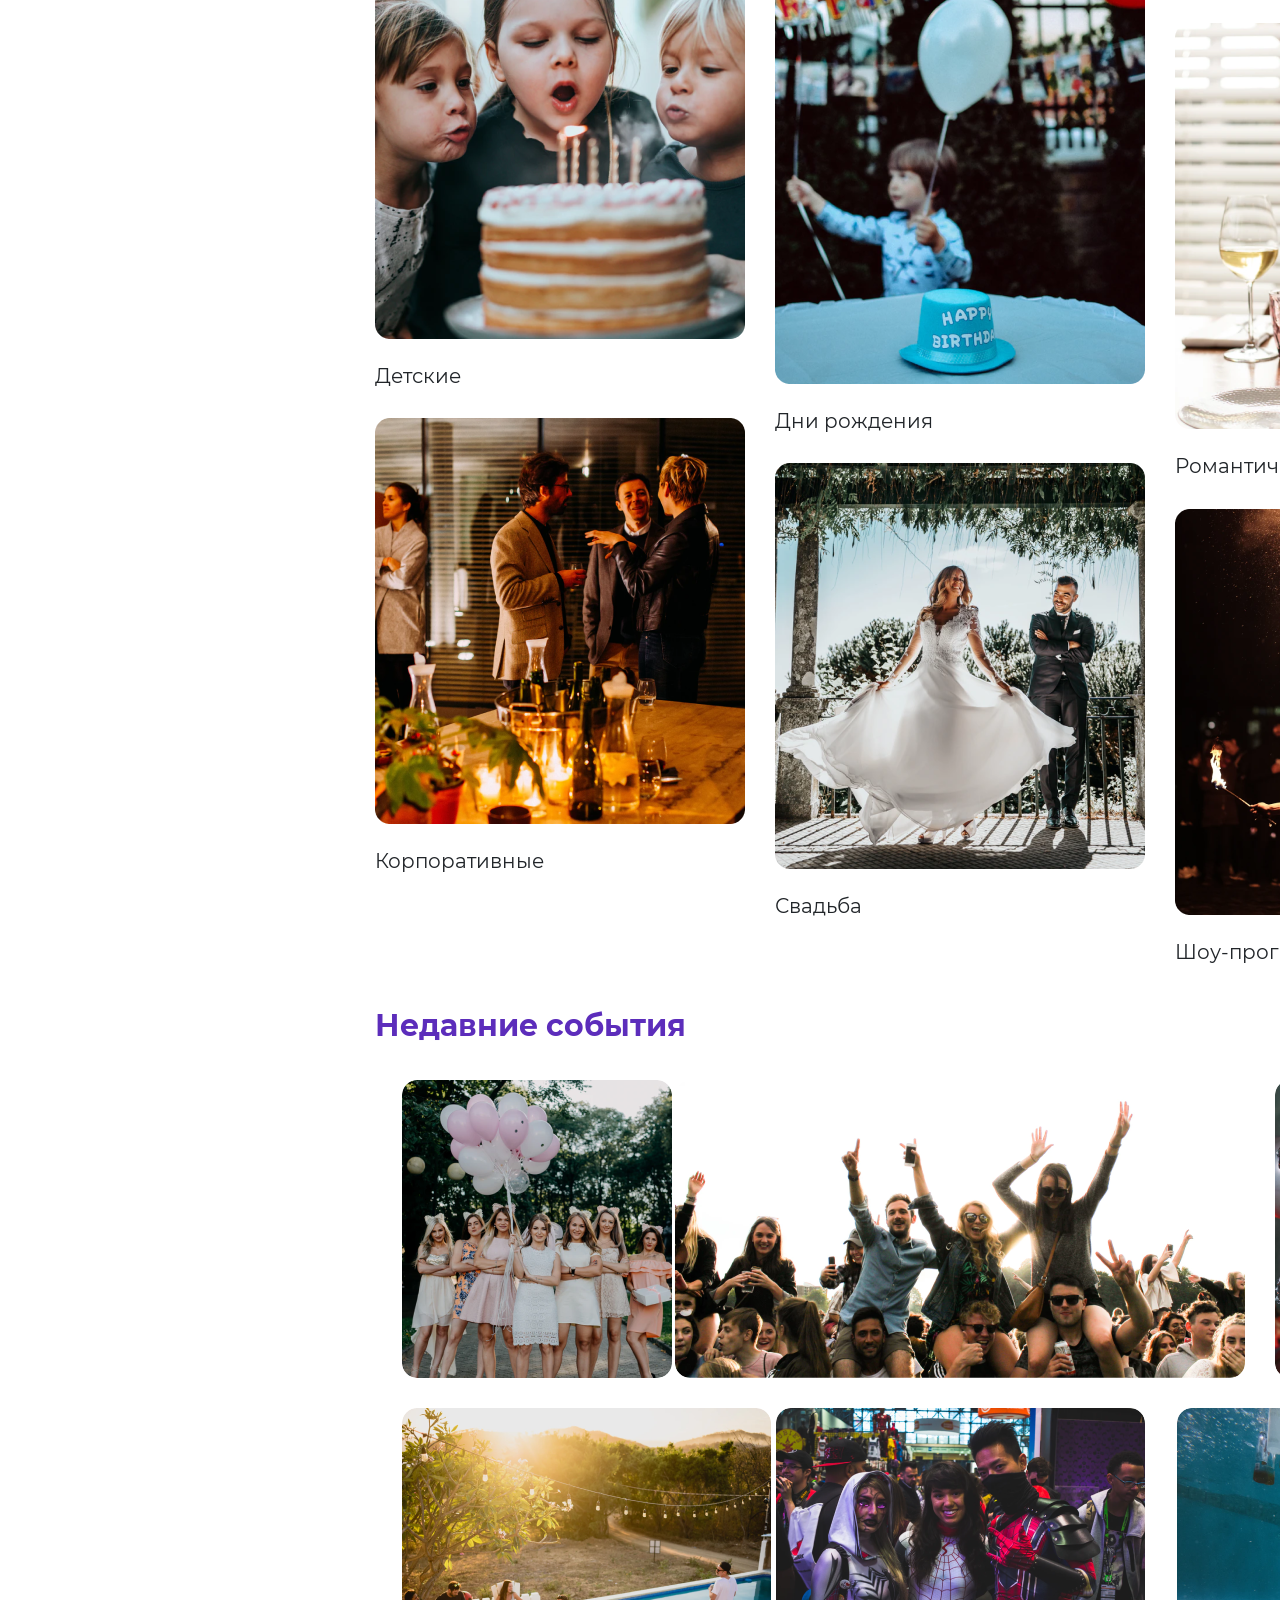
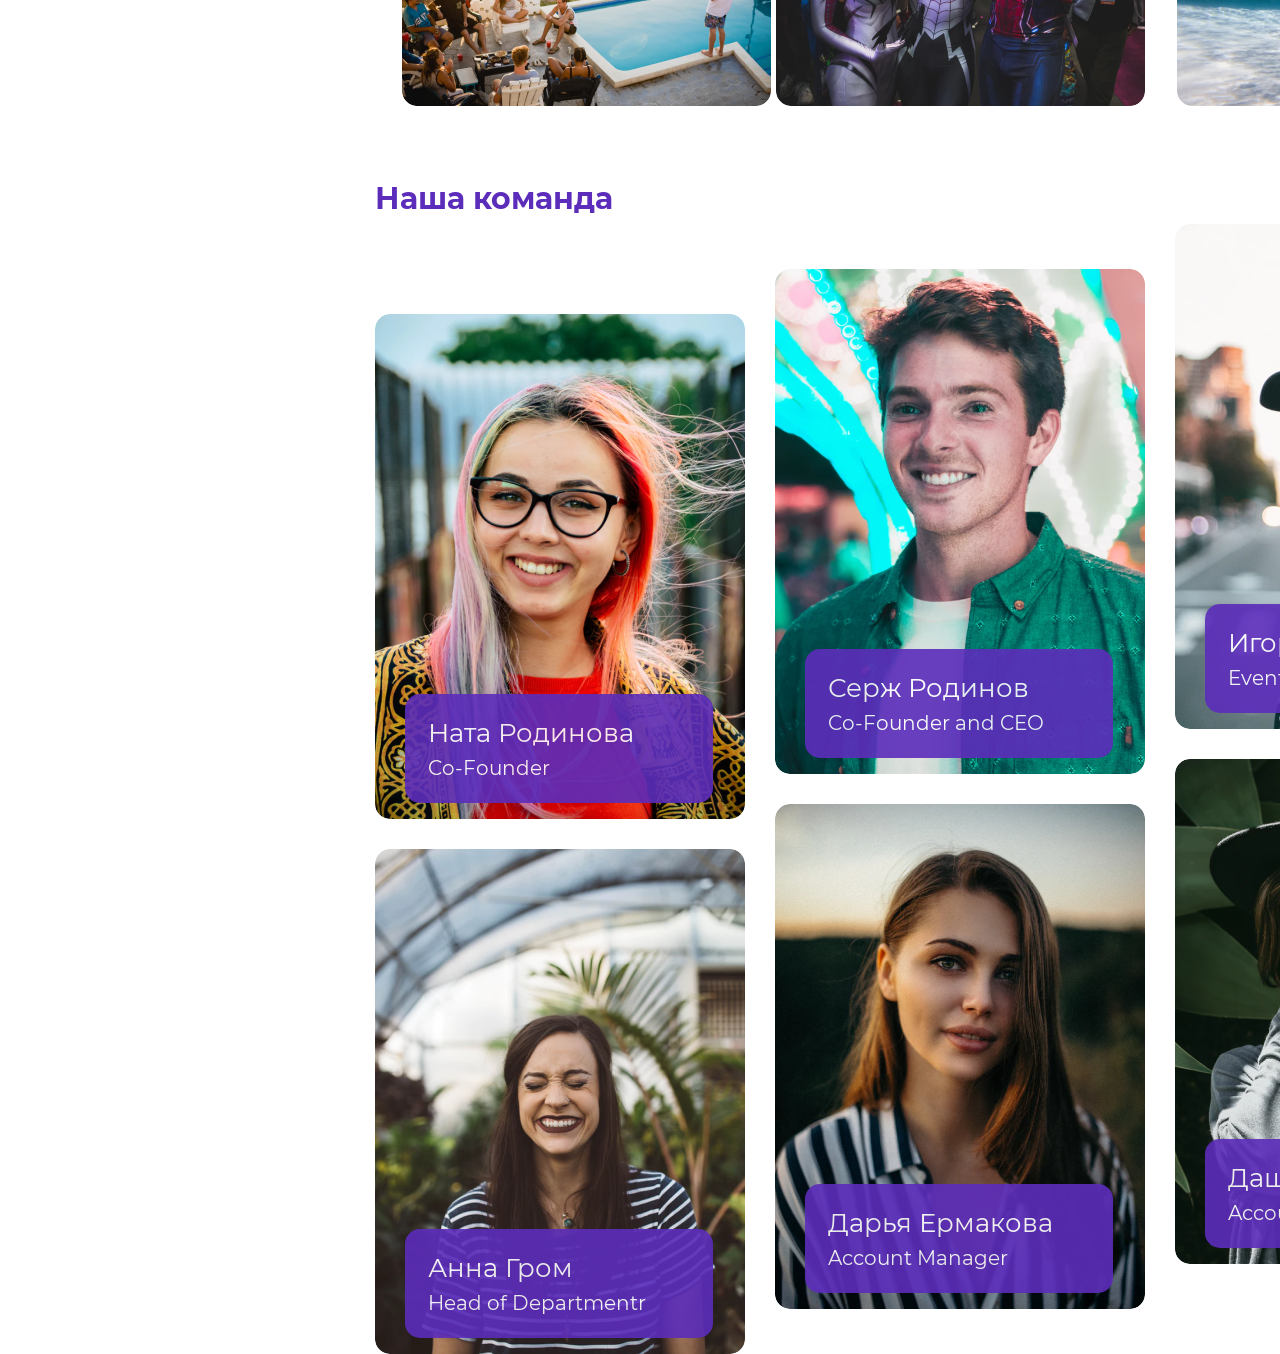
==== commit bdae5325: "Version6" ====
--- a/site.html
+++ b/site.html
@@ -132,15 +132,12 @@
 					</div>
 					<div class="box">
 						<img src="img/team6.png" alt="alt">
-						
 					<div class="name"><span>Даша Кушнир</span>
 					<p>Account Manager</p></div>
 					</div>
 					
 					
-					
-				</div>
-			</div>
+				
 		</main>
 	</body>
 	</html>
--- a/style.css
+++ b/style.css
@@ -183,7 +183,7 @@
 .aboutus img:last-child{
 position: absolute;
 top: 1011px;
-left:  1275px;
+left:  1325px;
 width: 270px;
 height: 384px;
 border-radius: 15px;
@@ -249,21 +249,14 @@
      top: 2680px;
 }
 .recentEvents img:nth-child(2),.recentEvents img:nth-child(5),
-.ourTeam img:nth-child(2),.ourTeam img:nth-child(5){
-left: 375px;}
-.recentEvents img:nth-child(3){
-left: 675px;}
-.recentEvents img:nth-child(4){
-left: 1275px;}
-
+{left: 375px;}
+.recentEvents img:nth-child(3){left: 675px;}
+.recentEvents img:nth-child(4){left: 1275px;}
 .recentEvents img:nth-child(5),.recentEvents img:nth-child(6),
 .recentEvents img:nth-child(7){
-     top: 3008px;
-}
-.recentEvents img:nth-child(6){
-left: 776px;}
-.recentEvents img:nth-child(7){
-left: 1177px;}
+     top: 3008px;}
+.recentEvents img:nth-child(6){left: 776px;}
+.recentEvents img:nth-child(7){left: 1177px;}
 .ourTeam h6{
 position: absolute;
 width: 240px;
@@ -275,23 +268,25 @@
 color: #5C2DBB;
 }
 .ourTeam img{
-	position: absolute;
+	/*position: absolute;*/
 	border-radius: 15px;
 }
-.ourTeam .box {position: relative;}
-.ourTeam .box:nth-child(2) img{top:3513px;}
-.ourTeam .box:nth-child(3) img{top:3468px;}
-.ourTeam .box:nth-child(4) img{top:3424px;}
-.ourTeam .box:nth-child(5) img{top:3750px;}
-.ourTeam .box:nth-child(6) img{top:4003px;}
-.ourTeam .box:nth-child(7) img{top:3958px;}
-.ourTeam .box:nth-child(3) img, .ourTeam .box:nth-child(6) img{
-left: 415px;}
-.ourTeam .box:nth-child(4) img, .ourTeam .box:nth-child(7) img{
-left: 815px;}
-
+.ourTeam .box {position: absolute;}
+.ourTeam .box:nth-child(2)  {top:3514px;}
+.ourTeam .box:nth-child(3)  {top:3469px;}
+.ourTeam .box:nth-child(4) {top:3424px;}
+.ourTeam .box:nth-child(5)  {top:4049px;}
+.ourTeam .box:nth-child(6)  {top:4004px;}
+.ourTeam .box:nth-child(7)  {top:3959px;}
+.ourTeam .box:nth-child(2),.ourTeam .box:nth-child(5){
+	left: 375px;
+}
+.ourTeam .box:nth-child(3), .ourTeam .box:nth-child(6){
+left: 775px;}
+.ourTeam .box:nth-child(4), .ourTeam .box:nth-child(7)  {
+left: 1175px;}
 .ourTeam span{
-	position: absolute;
+position: absolute;
 padding-left: 23px;
 padding-top: 23px;
 font-family: Montserrat;
@@ -300,7 +295,6 @@
 line-height: 32px;
 color: #FFF;
 }
-
 .ourTeam p{
 position: absolute;
 padding-left: 23px;
@@ -311,26 +305,16 @@
 color: #FFF;
 }
 .ourTeam div.name{
+position: absolute;	
 width: 308px;
 height: 109px;
 background-color: #5C2DBB;
 opacity: 90%;
 border-radius: 15px;
 }
-.ourTeam div.name:nth-child(8){
-margin-top: 3869px;
-margin-left: 8.11%;
-}
-.ourTeam div.name:nth-child(9),.ourTeam div.name:nth-child(12){
-margin-top: -150px;
-margin-left: 500px;
-}
-.ourTeam div.name:nth-child(10),.ourTeam div.name:nth-child(13){
-margin-top: -150px;
-margin-left: 900px;
-}
-.ourTeam div.name:nth-child(11){
-margin-top: 500px;
-margin-left: 8.11%;
-}
-
+.ourTeam .box div.name{
+top: 380px;
+left: 8.11%;
+}
+
+
--- a/media.css
+++ b/media.css
@@ -91,7 +91,7 @@
 .recentEvents img:nth-child(6){
 width: 298px;}
 .recentEvents img{height: 298px; object-fit: cover;}
-.ourTeam h6{left: 24px;}
+/*.ourTeam h6{left: 24px;}
 .ourTeam img{
 	width: 297px; 
 	height: 505px; 
@@ -120,7 +120,7 @@
 .ourTeam div.name:nth-child(11){
 margin-top: 500px;
 margin-left: 2%;
-}
+}*/
 }
 
 @media (max-width: 768px) and (min-width: 480px){
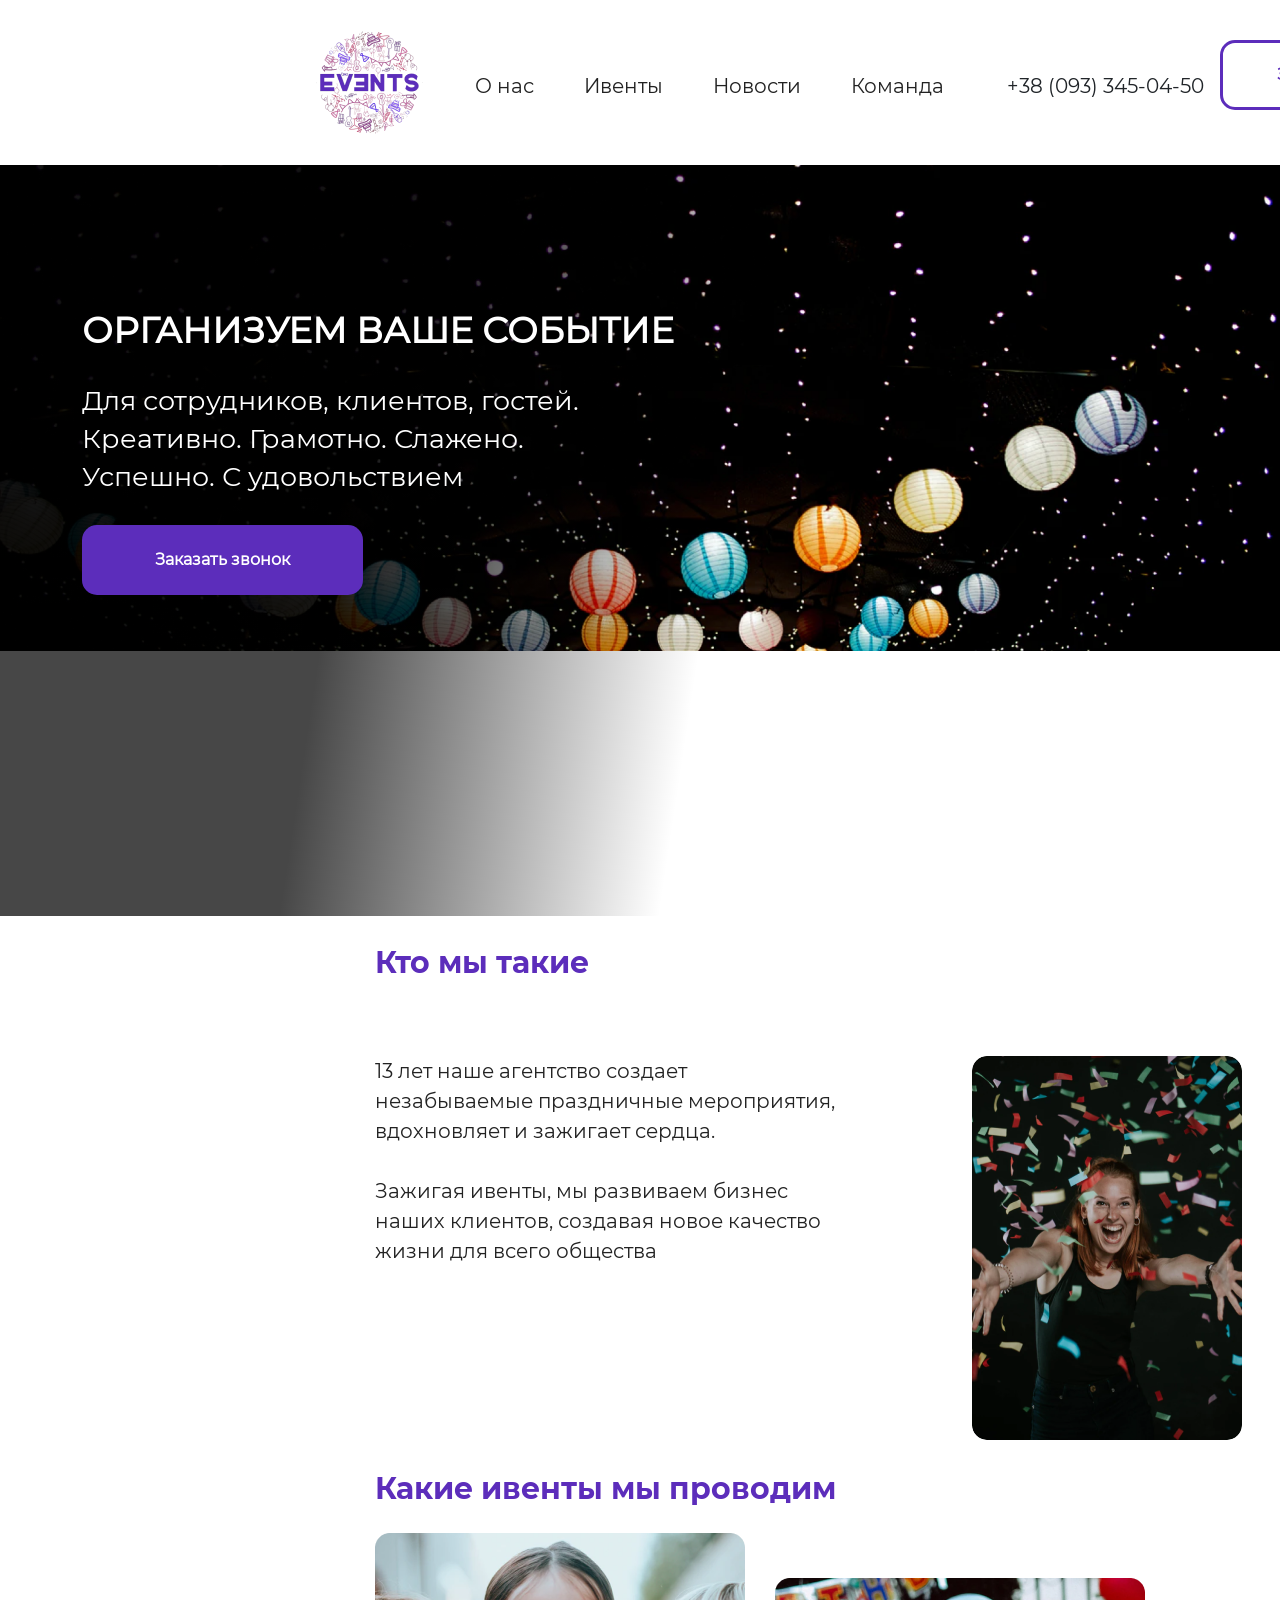
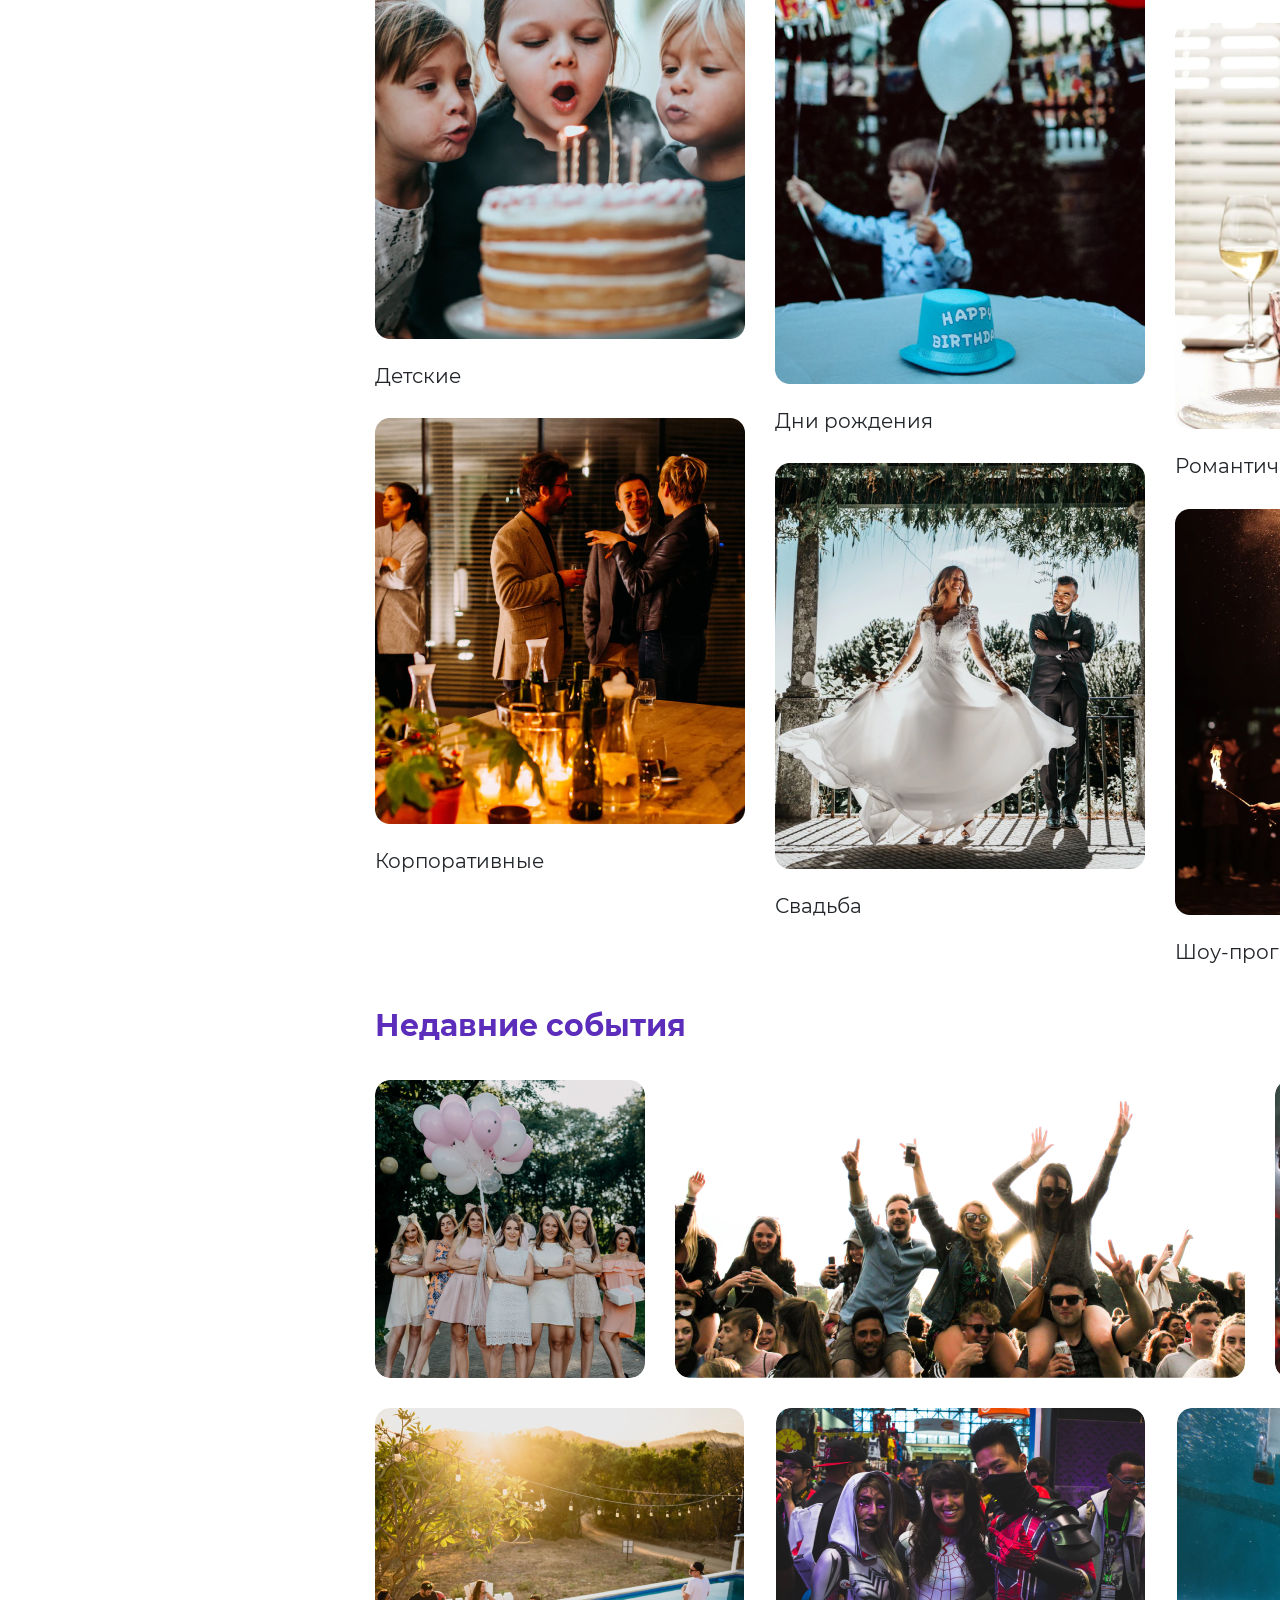
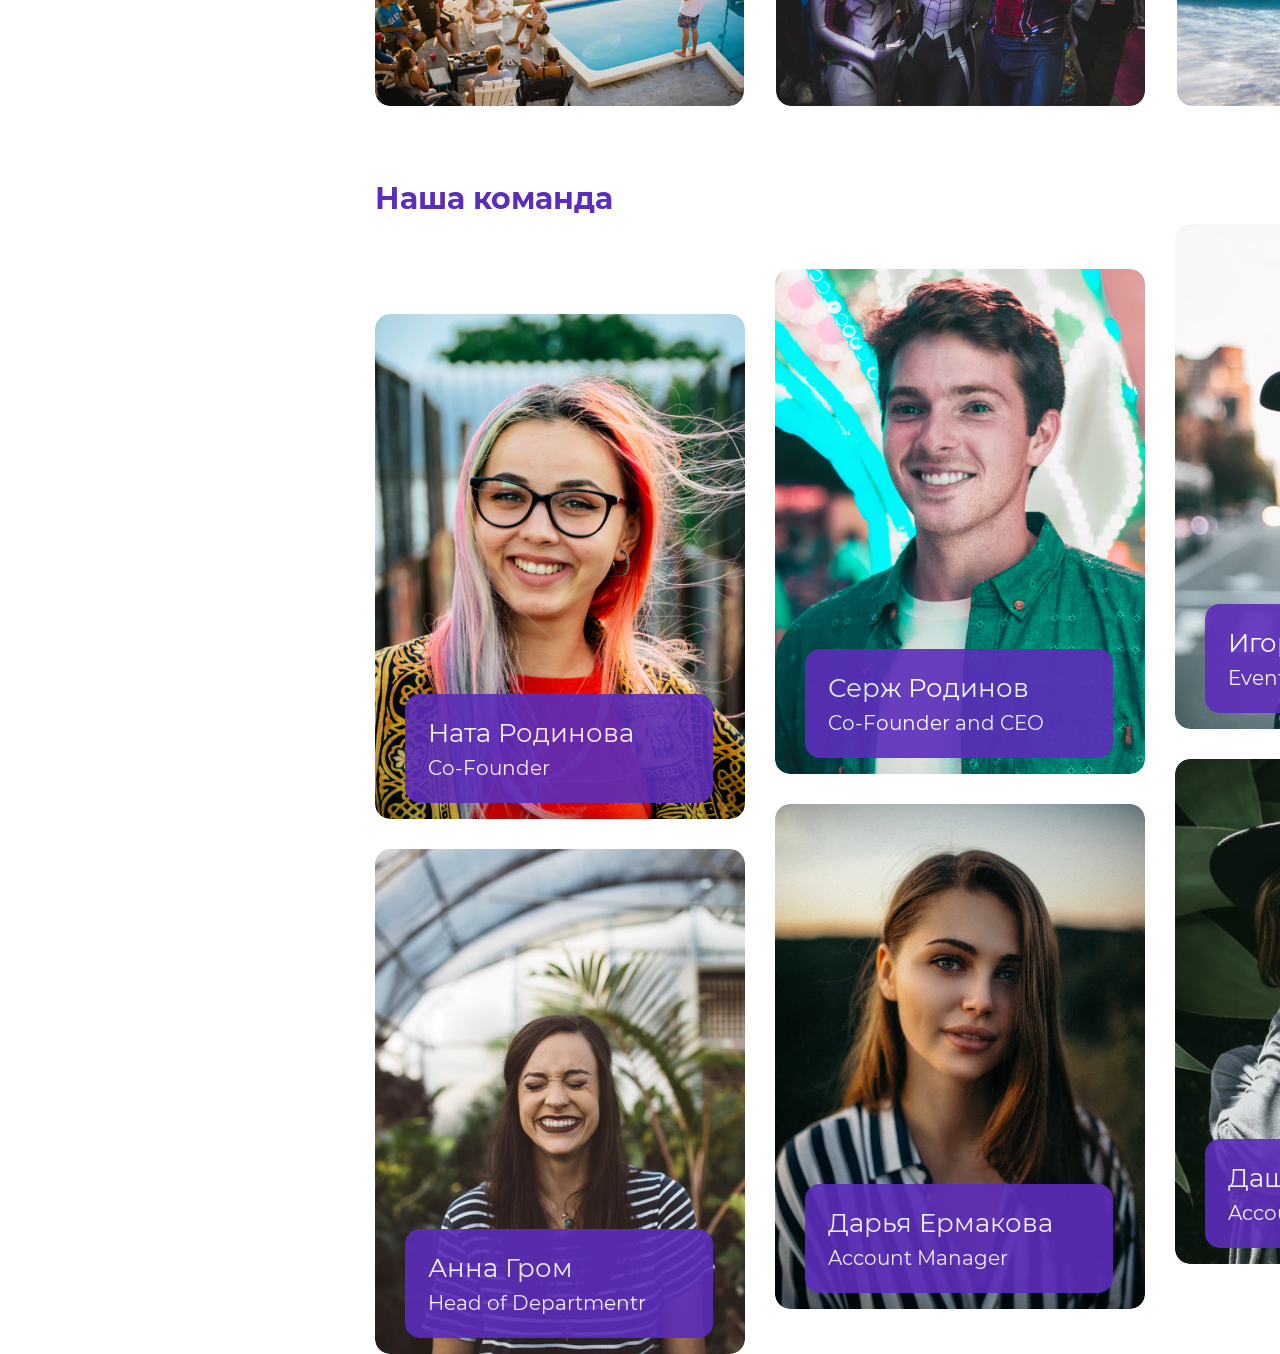
==== commit 541a41b1: "Version7" ====
--- a/site.html
+++ b/site.html
@@ -101,7 +101,7 @@
 					<img src="img/recent6.png" alt="alt">
 				</div>
 			</div>
-			<div class="row ourTeam">
+		<div class="row ourTeam">
 				<div class="col-xl-12 col-lg-12 col-md-12">
 					<h6>Наша команда</h6>
 					<div class="box">
@@ -136,7 +136,8 @@
 					<p>Account Manager</p></div>
 					</div>
 					
-					
+					</div>
+				</div>
 				
 		</main>
 	</body>
--- a/style.css
+++ b/style.css
@@ -116,13 +116,17 @@
 }
 
 .container-fluid {
+	width: 100%;
 	position: absolute;
+	/*height: 729px;*/
 	top: 165px;
 	background: linear-gradient(98.62deg, rgba(0, 0, 0, 0.72) 28.21%, rgba(0, 0, 0, 0) 55.48%,
-	 rgba(255, 255, 255, 0) 110.01%), url(img/back.png);
-	background-size: cover;
+	 rgba(255, 255, 255, 0) 110.01%), url(img/back.png) 0 0/100% auto;
+	/*background-size: cover;*/
+	/*background-size: contain;*/
+	/*background-size: 100% 729px;*/
 	background-repeat: no-repeat;
-
+	/*background-position: center;*/
 }
 .fluid h6{
 margin-top: 143px;	
@@ -248,7 +252,7 @@
 .recentEvents img:nth-child(4){
      top: 2680px;
 }
-.recentEvents img:nth-child(2),.recentEvents img:nth-child(5),
+.recentEvents img:nth-child(2), .recentEvents img:nth-child(5)
 {left: 375px;}
 .recentEvents img:nth-child(3){left: 675px;}
 .recentEvents img:nth-child(4){left: 1275px;}
@@ -268,7 +272,6 @@
 color: #5C2DBB;
 }
 .ourTeam img{
-	/*position: absolute;*/
 	border-radius: 15px;
 }
 .ourTeam .box {position: absolute;}
--- a/media.css
+++ b/media.css
@@ -26,7 +26,7 @@
 top: 54px;
 left: 650px;
 }
-.container-fluid{width: 120%;}
+.container-fluid{width: 100%;}
 .container-fluid .container{margin-left: 24px;}
 .logo img{
 width: 111px;
@@ -91,36 +91,22 @@
 .recentEvents img:nth-child(6){
 width: 298px;}
 .recentEvents img{height: 298px; object-fit: cover;}
-/*.ourTeam h6{left: 24px;}
+.ourTeam h6{left: 24px;}
 .ourTeam img{
 	width: 297px; 
 	height: 505px; 
 	object-fit: cover;}
-.ourTeam img:nth-child(2){top:3515px;}
-.ourTeam img:nth-child(3){top:3470px;}
-.ourTeam img:nth-child(2),.ourTeam img:nth-child(5){left: 24px;}
-.ourTeam img:nth-child(3),.ourTeam img:nth-child(6){left: 351px;}
-.ourTeam img:nth-child(4){top:3425px;}
-.ourTeam img:nth-child(4),.ourTeam img:nth-child(7){left: 679px;}
-.ourTeam img:nth-child(5){top:4050px;}
-.ourTeam img:nth-child(6){top:4005px;}
-.ourTeam img:nth-child(7){top:3960px;}
+.ourTeam .box:nth-child(2){top:3515px;}
+.ourTeam .box:nth-child(3){top:3470px;}
+.ourTeam .box:nth-child(2),.ourTeam .box:nth-child(5){left: 24px;}
+.ourTeam .box:nth-child(3),.ourTeam .box:nth-child(6){left: 351px;}
+.ourTeam .box:nth-child(4){top:3425px;}
+.ourTeam .box:nth-child(4),.ourTeam .box:nth-child(7){left: 679px;}
+.ourTeam .box:nth-child(5){top:4050px;}
+.ourTeam .box:nth-child(6){top:4005px;}
+.ourTeam .box:nth-child(7){top:3960px;}
 .ourTeam span,.ourTeam p{padding-left: 18.46px;}
 .ourTeam div.name{width: 247.23px;}
-.ourTeam div.name:nth-child(8){
-margin-top: 3871px;
-margin-left: 2%;
-}
-.ourTeam div.name:nth-child(9),.ourTeam div.name:nth-child(12){
-margin-left: 350px;
-}
-.ourTeam div.name:nth-child(10),.ourTeam div.name:nth-child(13){
-margin-left: 670px;
-}
-.ourTeam div.name:nth-child(11){
-margin-top: 500px;
-margin-left: 2%;
-}*/
 }
 
 @media (max-width: 768px) and (min-width: 480px){
@@ -226,6 +212,39 @@
 .recentEvents img:nth-child(4){top:2470px;}
 .recentEvents img:nth-child(5),.recentEvents img:nth-child(6),	
 .recentEvents img:nth-child(7){top:2790px;}
+.ourTeam h6{width: 208px;
+top: 3120px;
+font-size: 26px;
+line-height: 32px;}
+.ourTeam img{
+	width: 225px; 
+	height: 376px; }
+.ourTeam .box:nth-child(2){top:3220px;}
+.ourTeam .box:nth-child(3){top:3175px;}
+.ourTeam .box:nth-child(2),.ourTeam .box:nth-child(5){left: 16px;}
+.ourTeam .box:nth-child(3),.ourTeam .box:nth-child(6){left: 271px;}
+.ourTeam .box:nth-child(4){top:3130px;}
+.ourTeam .box:nth-child(4),.ourTeam .box:nth-child(7){left: 527px;}
+.ourTeam .box:nth-child(5){top:3626px;}
+.ourTeam .box:nth-child(6){top:3581px;}
+.ourTeam .box:nth-child(7){top:3536px;}
+.ourTeam span,.ourTeam p{padding-left: 13.99px;}
+.ourTeam span{
+	font-size: 18px;
+line-height: 22px;
+padding-top: 17.12px;
+}
+.ourTeam p{
+	font-size: 14px;
+line-height: 17px;
+padding-top: 46.16px;
+margin: 0;
+}
+.ourTeam div.name{width: 187.3px;
+height: 81.16px;}
+.ourTeam .box div.name {
+    top: 280px;
+}
 }
 
 @media (max-width: 480px) and (min-width: 320px){
@@ -246,7 +265,8 @@
   margin: 0;
   background-color: #121212;
   opacity: 97%;
-  left: 162px;
+  left: 45%;
+  /*left: 162px;*/
 }
 .menu li{display: block;}
 .menu div{
@@ -275,7 +295,7 @@
 }
 .phone {
 width: 244px;
-left: 178px;
+left: 48%;
 top: 360px;
 font-size: 24px;
 line-height: 29px;
@@ -285,7 +305,7 @@
 .call{
 width: 266px;
 height: 63px;
-left: 178px;
+left: 48%;
 top: 419px;
 border: 3px solid #FFFFFF;
 background-color: #121212;
@@ -306,7 +326,7 @@
 #menu__toggle:checked ~  div .call{
 	visibility: visible;
 }
-.container-fluid{ top:122px;}
+.container-fluid{ top:122px; width: 110%;}
 .fluid h6{width: 437px;
 left: 0px;
 top: 0px;
@@ -387,6 +407,40 @@
 {top:2783px;}
 .recentEvents img:nth-child(6),.recentEvents img:nth-child(7)	
 {top:3089px;}
+.ourTeam h6{width: 176px;
+	left:24px;
+top: 3425px;
+font-size: 22px;
+line-height: 27px;}
+.ourTeam img{
+	width: 209px; 
+	height: 347px; }
+.ourTeam .box:nth-child(2){top:3537px;}
+.ourTeam .box:nth-child(3){top:3492px;}
+.ourTeam .box:nth-child(2),.ourTeam .box:nth-child(4),
+.ourTeam .box:nth-child(6){left: 16px;}
+.ourTeam .box:nth-child(3),.ourTeam .box:nth-child(5),
+.ourTeam .box:nth-child(7){left: 255px;}
+.ourTeam .box:nth-child(4){top:3914px;}
+.ourTeam .box:nth-child(5){top:3869px;}
+.ourTeam .box:nth-child(6){top:4291px;}
+.ourTeam .box:nth-child(7){top:4246px;}
+.ourTeam span,.ourTeam p{padding-left: 12.99px;}
+.ourTeam span{
+	font-size: 16px;
+line-height: 20px;
+padding-top: 15.8px;
+}
+.ourTeam p{
+	font-size: 12px;
+line-height: 15px;
+padding-top: 42.6px;
+}
+.ourTeam .box div.name{
+	width: 173.98px;
+   height: 74.9px;
+	top: 260px;
+}
 }
 
 
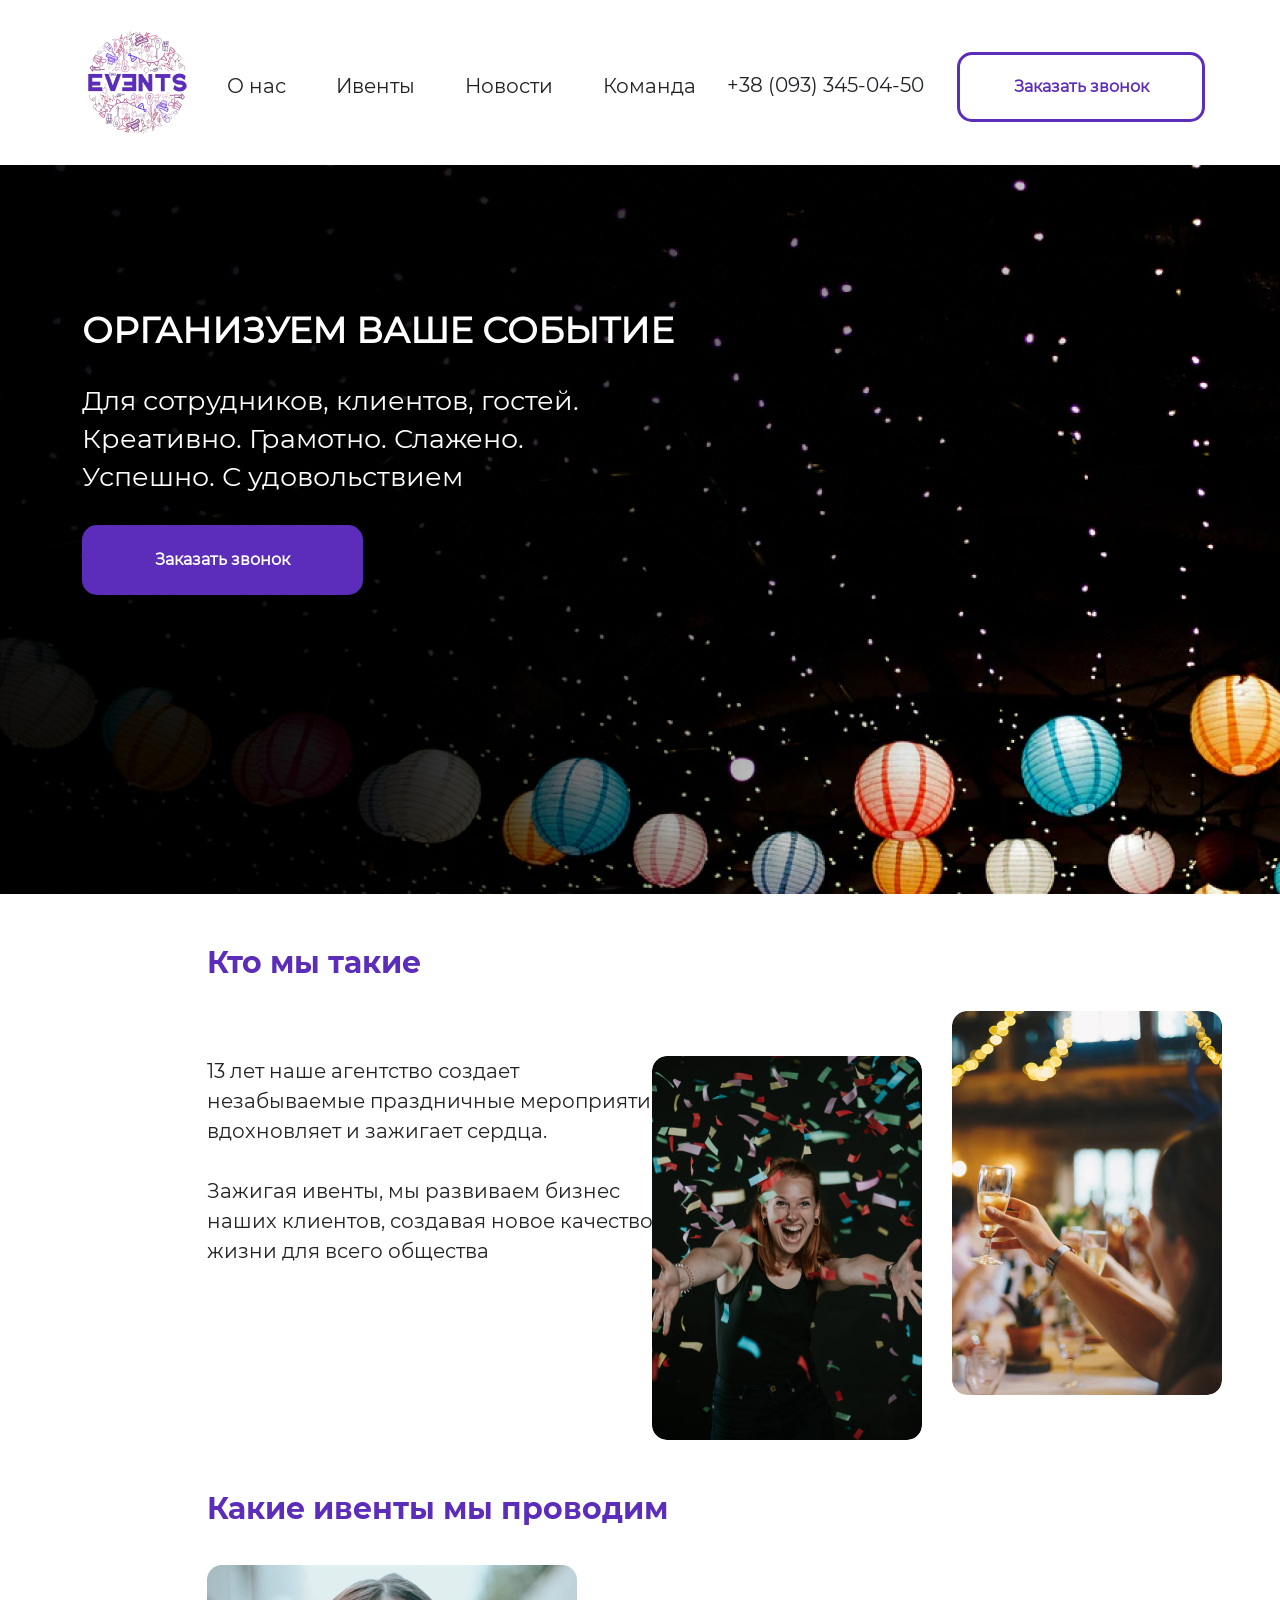
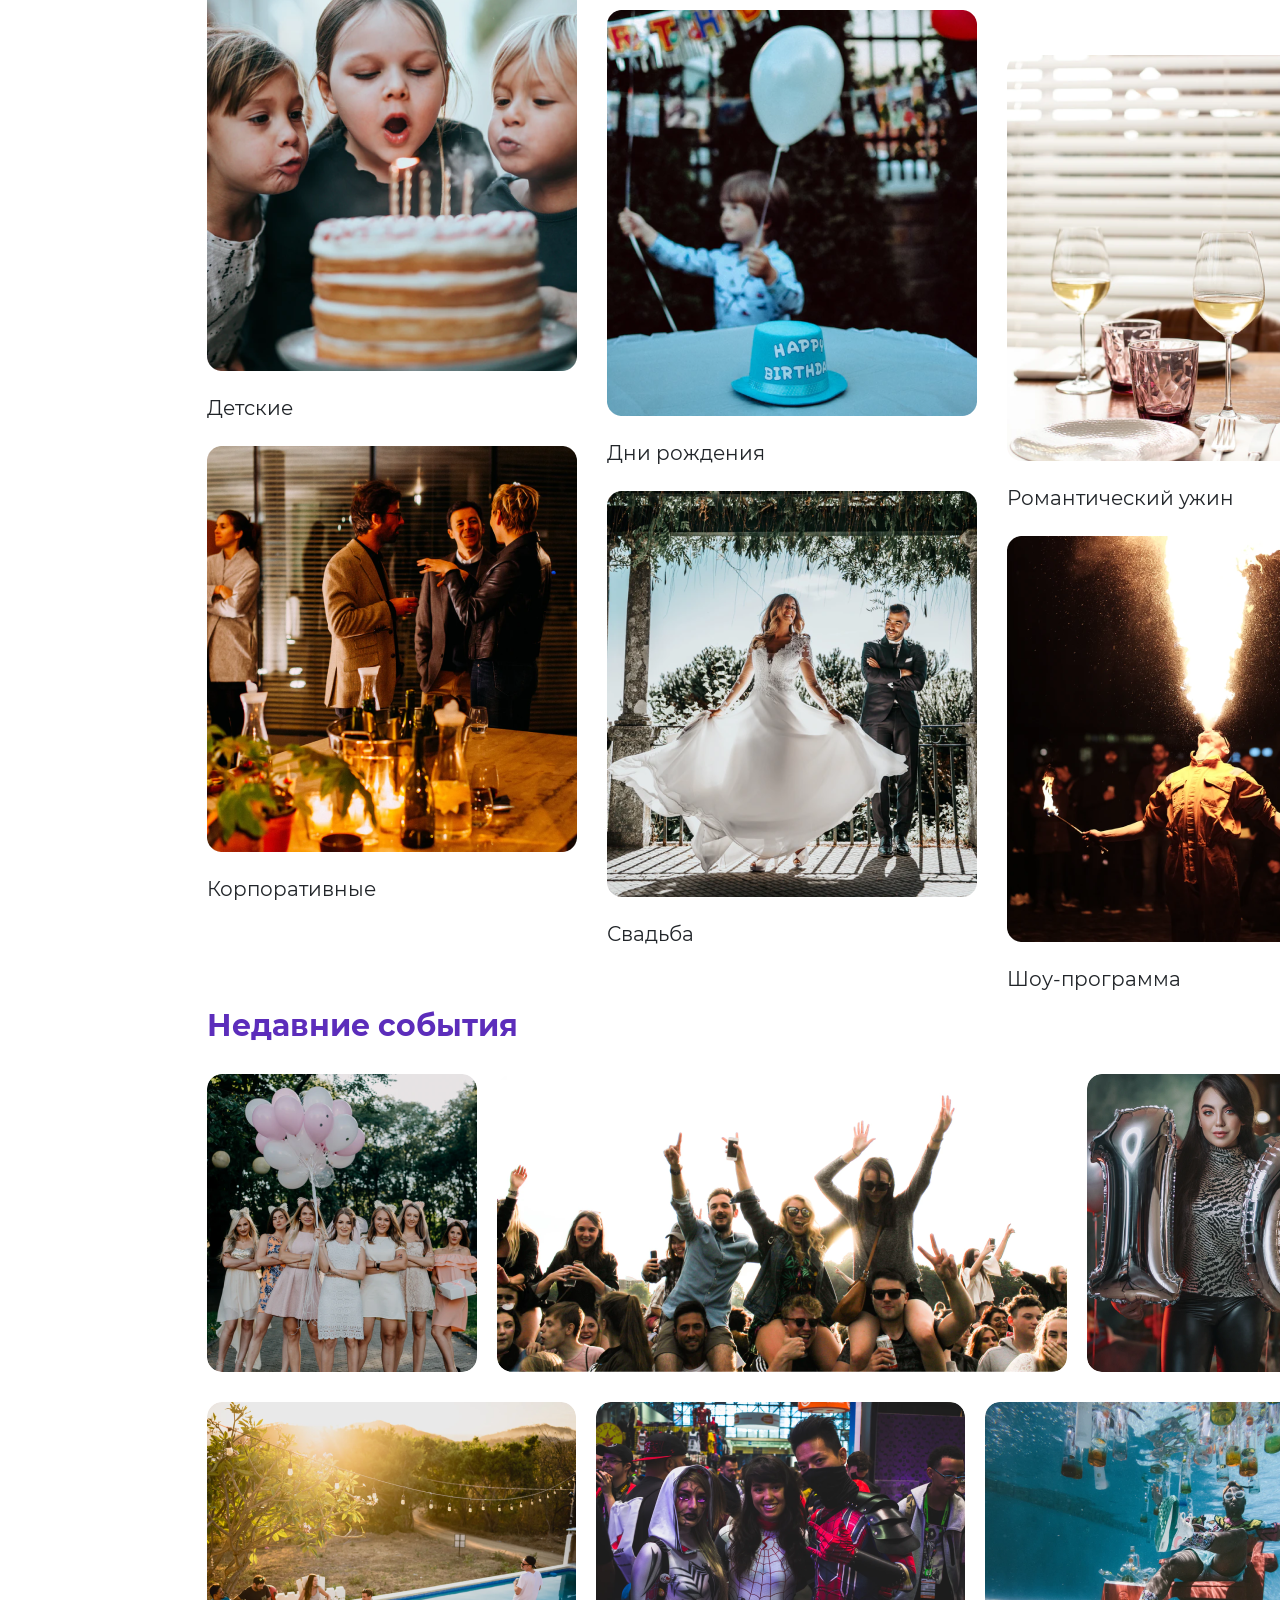
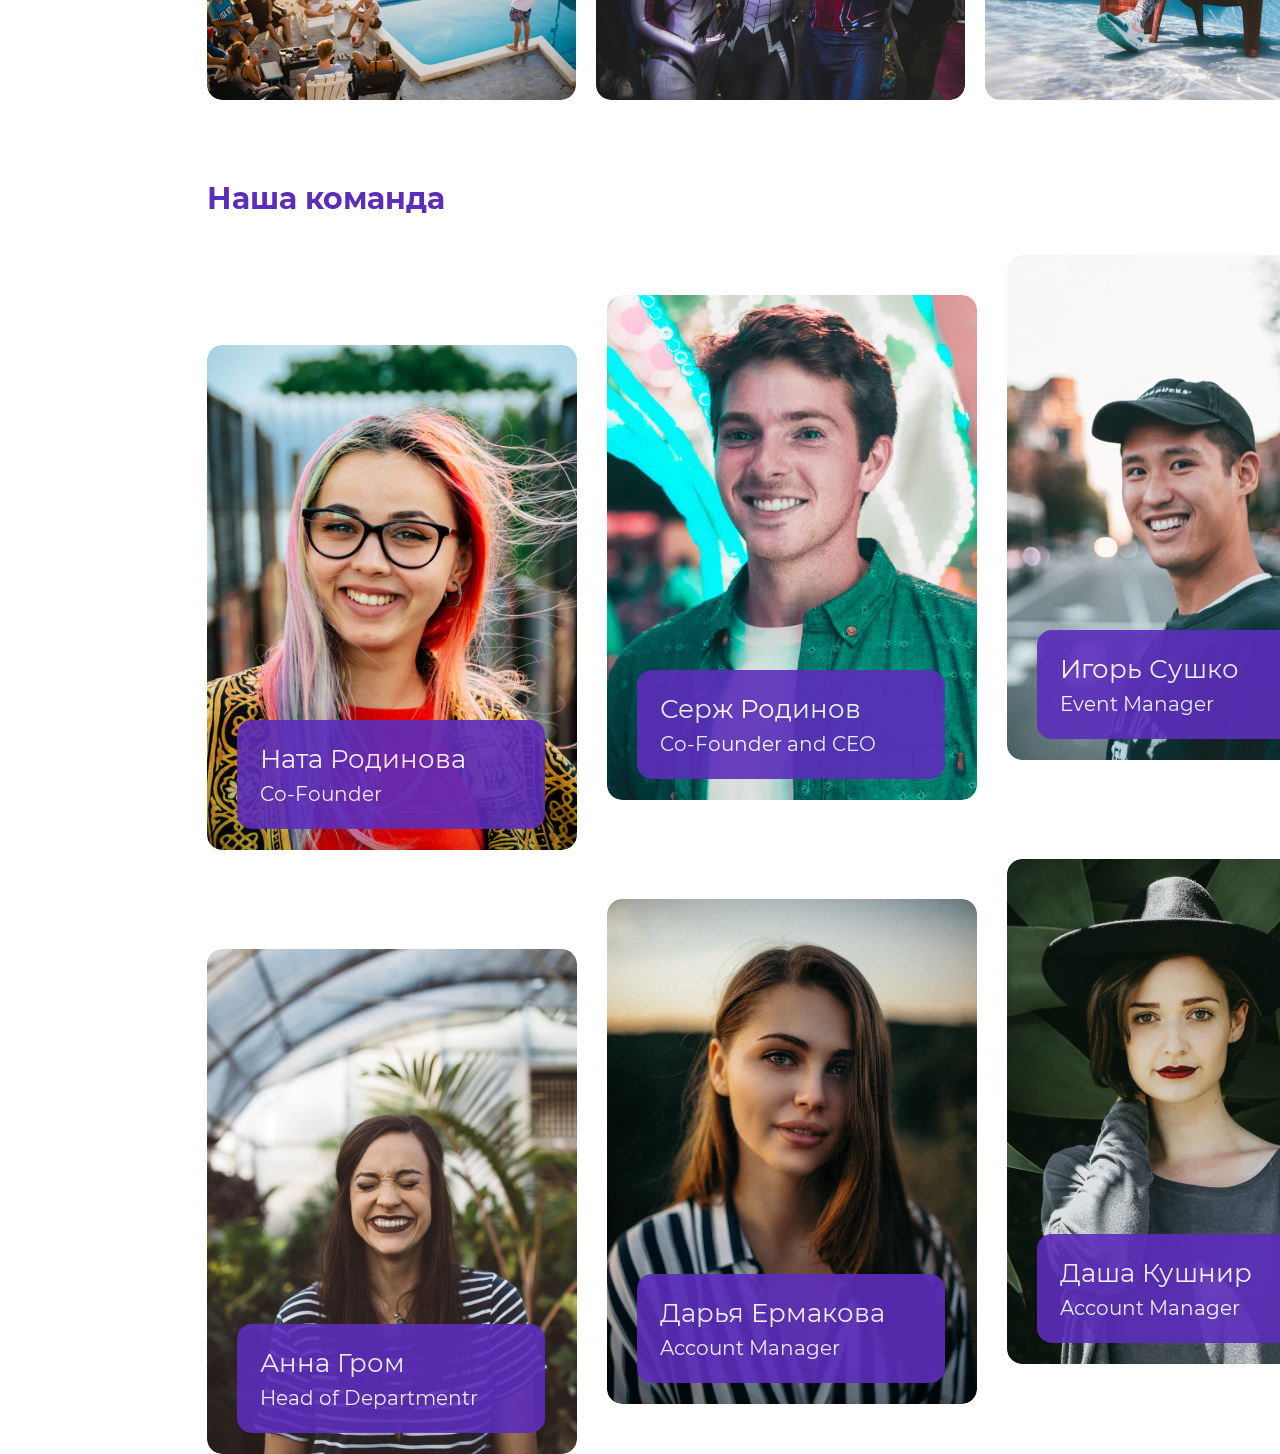
==== commit fc648e72: "Version7" ====
--- a/site.html
+++ b/site.html
@@ -49,61 +49,68 @@
 		</div>
 		<main class="container">
 			<div class="row  aboutus">
-				<div class="col-xl-5 col-lg-6 col-md-4 col-sm-6">
+				<div class="col-xl-5 col-lg-4 col-md-4 col-sm-6">
 					<h5>Кто мы такие</h5>
 					<p>13 лет наше агентство создает незабываемые праздничные мероприятия, вдохновляет и зажигает сердца. <br><br>
 					Зажигая ивенты, мы развиваем бизнес наших клиентов, создавая новое качество жизни для всего общества</p>
 				</div>
-				<div class="col-xl-6 offset-1 col-lg-6 col-md-8 col-sm-6">
+				<div class="col-xl-6 offset-1 col-lg-8 col-md-8 col-sm-6 d-flex">
 					<img src="img/img1.png" alt="alt">
 					<img src="img/img2.png" alt="alt">
 				</div>
 			</div>
 
-			<div class="row  events">
-				<div class="col-xl-12">
-					<h6>Какие ивенты мы проводим</h6>
+		
+			<div class="row photo">	
+			<div class="col-xl-12">
+				<h6>Какие ивенты мы проводим</h6>
+				<div class="events">
 					<figure class = "child">
 						<img src="img/child.png" alt="alt">
 						<figcaption>Детские</figcaption>
 					</figure>
-					<figure class = "birthday">
+                     <figure class = "birthday">
 						<img src="img/birthday.png" alt="alt">
 						<figcaption>Дни рождения</figcaption>
 					</figure>
 					<figure class = "dinner">
 						<img src="img/dinner.png" alt="alt">
 						<figcaption>Романтический ужин</figcaption>
-					</figure>
-					<figure class = "corporat">
+					</figure></div>
+					<div class="events">
+					 <figure class = "corporat">
 						<img src="img/corporat.png" alt="alt">	
 						<figcaption>Корпоративные</figcaption>
-					</figure>
-					<figure class = "wedding">
+					</figure> 
+                        <figure class = "wedding">
 						<img src="img/wedding.png" alt="alt">
 						<figcaption>Свадьба</figcaption>
 					</figure>
-					<figure class = "show">
+
+                       <figure class = "show">
 						<img src="img/show.png" alt="alt">
 						<figcaption>Шоу-программа</figcaption>
-					</figure>
+					</figure></div>
 				</div>
-			</div>
+					</div>	
 
 			<div class="row  recentEvents">
 				<div class="col-xl-12 col-lg-12 col-md-12">
 					<h6>Недавние события</h6>
+					<div class="photos">
 					<img src="img/recent1.png" alt="alt">
 					<img src="img/recent2.png" alt="alt">
-					<img src="img/recent3.png" alt="alt">
+					<img src="img/recent3.png" alt="alt"></div>
+					<div class="photos">
 					<img src="img/recent4.png" alt="alt">
 					<img src="img/recent5.png" alt="alt">
 					<img src="img/recent6.png" alt="alt">
-				</div>
+				</div></div>
 			</div>
 		<div class="row ourTeam">
 				<div class="col-xl-12 col-lg-12 col-md-12">
 					<h6>Наша команда</h6>
+					<div class="boxes">
 					<div class="box">
 						<img src="img/team1.png" alt="alt">
 						<div class="name"><span>Ната Родинова</span>
@@ -118,7 +125,8 @@
 						<img src="img/team3.png" alt="alt">
 						<div class="name"><span>Игорь Сушко</span>
 					<p>Event Manager</p></div>
-					</div>
+					</div> </div>
+					<div class="boxes">
 					<div class="box">
 						<img src="img/team4.png" alt="alt">
 
@@ -135,10 +143,51 @@
 					<div class="name"><span>Даша Кушнир</span>
 					<p>Account Manager</p></div>
 					</div>
-					
+					</div>
 					</div>
 				</div>
 				
 		</main>
 	</body>
-	</html>+	</html>
+
+
+
+	<!--.photo {width: 100%}
+.photo div {flex-wrap: wrap;}
+.photo .child  {
+	/*top: 1533px;*/
+	margin-left: 120px;
+	margin-right: 20px;
+	width: 370px;
+}
+.photo .birthday {
+	/*top: 1578px;*/
+	/*margin-left: 80px;*/
+	margin-top: 35px;
+	margin-right: 20px;
+	width: 370px;
+}
+.photo .dinner {
+	/*top: 1623px;*/
+	/*margin-left: 12%;*/
+	margin-top: 75px;
+}
+.photo .corporat {
+	margin-top: -60px;
+	width: 370px;
+	/*top: 2018px;*/
+	margin-left: 120px;
+	margin-right: 20px;
+}
+.photo .wedding{margin-top: -30px; margin-right: 20px;}
+.photo .wedding, .photo .dinner {
+	width: 370px;
+	/*top: 2063px;*/
+	/*margin-left: 80px;*/
+}
+.photo .show {
+	width: 370px;
+	/*top: 2109px;*/
+	/*margin-left: 55px;*/
+}-->
--- a/style.css
+++ b/style.css
@@ -11,9 +11,9 @@
 font-style: normal;
 }
 body,ul{
-	margin: 0 auto;
+	margin: 0;
 	padding: 0;
-	width: 1920px;
+	width: 100%;
 	font-family: "Montserrat";
 }
 ul{list-style-type: none;}
@@ -22,11 +22,9 @@
 	color: #222;
 }
 .logo img {
- position: absolute;
 width: 111px;
 height: 111px;
-left: 314px;
-top: 27px;
+margin-top: 27px;
 }
 #menu__toggle {
   opacity: 0;
@@ -62,35 +60,35 @@
   top: 15px;
 }
 .menu {
-position: absolute;
    width: 100%;
-  left: 475px;
+  margin-top: 50px;
   font-size: 20px;
   line-height: 24px;
-  margin-top: 50px;
+  margin-left: 50px;
 	}
 .menu li{
 	margin-right: 45px;
 	display: inline-block;
 }
+.menu, .phone, .call{
+	display: flex;
+}
 .phone{
-position: absolute;
 width: 203px;
-margin-top: 50px;
+margin-top: -25px;
 font-family: Montserrat;
 font-size: 20px;
 line-height: 24px;
-left:1007px;
+margin-left:550px;
 }
 .call{
 display: flex;
 align-items: center;
 justify-content: center;	
-position: absolute;
 width: 248px;
 height: 70px;
-top: 40px;
-left:1220px;
+margin-top: -45px;
+margin-left:780px;
 border: 3px solid #5C2DBB;
 box-sizing: border-box;
 border-radius: 15px;
@@ -117,12 +115,11 @@
 
 .container-fluid {
 	width: 100%;
-	position: absolute;
-	/*height: 729px;*/
-	top: 165px;
+	height: 729px;
+	margin-top:27px;
 	background: linear-gradient(98.62deg, rgba(0, 0, 0, 0.72) 28.21%, rgba(0, 0, 0, 0) 55.48%,
-	 rgba(255, 255, 255, 0) 110.01%), url(img/back.png) 0 0/100% auto;
-	/*background-size: cover;*/
+	 rgba(255, 255, 255, 0) 110.01%), url(img/back.png);
+	background-size: cover;
 	/*background-size: contain;*/
 	/*background-size: 100% 729px;*/
 	background-repeat: no-repeat;
@@ -158,10 +155,9 @@
 font-weight: bold;
 }
 .aboutus h5{
-	position: absolute;	
 width: 217px;
-left: 375px;
-top: 944px;
+margin-top: 50px;
+margin-left: 125px; 
 font-family: "Montserrat-Bold";
 font-weight: bold;
 font-size: 30px;
@@ -169,103 +165,76 @@
 color: #5C2DBB;
 }
 .aboutus p{
-	position: absolute;
-top: 1056px;
+margin-top: 75px;
 width: 470px;
-left: 375px;
+margin-left: 125px;
 font-family: Montserrat;
 font-size: 20px;
 color: #222;
 }
 .aboutus img:first-child{
-position: absolute;
-top: 1056px;
+margin-top: 162px;
 width: 270px;
 height: 384px;
 border-radius: 15px;
+margin-right: 30px;
 }
 .aboutus img:last-child{
-position: absolute;
-top: 1011px;
-left:  1325px;
+margin-top: 117px;
 width: 270px;
 height: 384px;
 border-radius: 15px;
 }
-.events h6{
-position: absolute;
+.photo h6{
 width: 463px;
-left: 375px;
-top: 1470px;
+margin-left: 125px;
+margin-top: 50px;
 font-family: Montserrat-Bold;
 font-size: 30px;
 line-height: 37px;
 color: #5C2DBB;
 }
-.events figcaption{
+.events {
+	margin-left: 125px;
+	display: flex;
+	/*flex-wrap: wrap;*/
+}
+.photo figcaption{
  font-family: Montserrat;
 font-weight: 500;
 font-size: 20px;
 line-height: 24px;
 padding-top: 25px;
 }
-.events figure, .recentEvents img {
-     position: absolute;
+.photo figure, .recentEvents img {
     border-radius: 15px;
 }
-.events .child {
-	top: 1533px;
-	left: 375px;
-}
-.events .birthday {
-	top: 1578px;
-	left: 775px;
-}
-.events .dinner {
-	top: 1623px;
-	left: 1175px;
-}
-.events .corporat {
-	top: 2018px;
-	left: 375px;
-}
-.events .wedding {
-	top: 2063px;
-	left: 775px;
-}
-.events .show {
-	top: 2109px;
-	left: 1175px;
-}
+.events .child {margin-top: 30px; margin-right: 30px;}
+.events .birthday {margin-top: 75px; margin-right: 30px;}
+.events .dinner {margin-top: 120px; }
+.events .corporat {margin-top: -80px; margin-right: 30px;}
+.events .wedding {margin-top: -35px; margin-right: 30px;}
+.events .show {margin-top: 10px;}
+
 .recentEvents h6{
-position: absolute;
 width: 311px;
-left: 375px;
-top: 2607px;
+margin-left: 125px;
 font-family: Montserrat-Bold;
 font-size: 30px;
 line-height: 37px;
 color: #5C2DBB;
-}
-
-.recentEvents img:nth-child(2),.recentEvents img:nth-child(3),
-.recentEvents img:nth-child(4){
-     top: 2680px;
-}
-.recentEvents img:nth-child(2), .recentEvents img:nth-child(5)
-{left: 375px;}
-.recentEvents img:nth-child(3){left: 675px;}
-.recentEvents img:nth-child(4){left: 1275px;}
-.recentEvents img:nth-child(5),.recentEvents img:nth-child(6),
-.recentEvents img:nth-child(7){
-     top: 3008px;}
-.recentEvents img:nth-child(6){left: 776px;}
-.recentEvents img:nth-child(7){left: 1177px;}
+margin-bottom: 30px;
+}
+.photos {
+	margin-left: 125px;
+	display: flex;
+	/*flex-wrap: wrap;*/
+}
+.photos img {margin-right: 20px; margin-bottom: 30px;}
 .ourTeam h6{
-position: absolute;
 width: 240px;
-left: 375px;
-top: 3380px;
+margin-left: 125px;
+margin-top: 50px;
 font-family: Montserrat-Bold;
 font-size: 30px;
 line-height: 37px;
@@ -274,20 +243,16 @@
 .ourTeam img{
 	border-radius: 15px;
 }
-.ourTeam .box {position: absolute;}
-.ourTeam .box:nth-child(2)  {top:3514px;}
-.ourTeam .box:nth-child(3)  {top:3469px;}
-.ourTeam .box:nth-child(4) {top:3424px;}
-.ourTeam .box:nth-child(5)  {top:4049px;}
-.ourTeam .box:nth-child(6)  {top:4004px;}
-.ourTeam .box:nth-child(7)  {top:3959px;}
-.ourTeam .box:nth-child(2),.ourTeam .box:nth-child(5){
-	left: 375px;
-}
-.ourTeam .box:nth-child(3), .ourTeam .box:nth-child(6){
-left: 775px;}
-.ourTeam .box:nth-child(4), .ourTeam .box:nth-child(7)  {
-left: 1175px;}
+.ourTeam .boxes{
+	display: flex;
+	margin-left: 125px;
+}
+/*.ourTeam .box {position: absolute;}*/
+.ourTeam .boxes .box:nth-child(1)  {margin-top:120px;}
+.ourTeam .boxes .box:nth-child(2)  {margin-top:70px;
+margin-left: 30px;}
+.ourTeam .boxes .box:nth-child(3)  {margin-top:30px;
+margin-left: 30px;}
 .ourTeam span{
 position: absolute;
 padding-left: 23px;
@@ -308,7 +273,8 @@
 color: #FFF;
 }
 .ourTeam div.name{
-position: absolute;	
+margin-top: -130px;	
+margin-left: 30px;	
 width: 308px;
 height: 109px;
 background-color: #5C2DBB;
@@ -316,8 +282,7 @@
 border-radius: 15px;
 }
 .ourTeam .box div.name{
-top: 380px;
-left: 8.11%;
-}
-
-
+
+}
+
+
--- a/media.css
+++ b/media.css
@@ -9,94 +9,69 @@
         height: 56px;
 	}
 .menu{
-		margin-left: -330px;
 		font-size: 18px;
         line-height: 22px;
+        margin-left: 0;
 	}
 .menu li{margin-right: 30px;}
 .phone{
-		width: 183px;
-left: 564px;
+width: 183px;
+margin-left: 400px;
 font-size: 18px;
 line-height: 22px;
+ margin-top: -20px;
 	}
 .call{
 	width: 214px;
 height: 56px;
-top: 54px;
-left: 650px;
-}
-.container-fluid{width: 100%;}
+margin-left: 600px;
+}
+.container-fluid{width: 125%;}
 .container-fluid .container{margin-left: 24px;}
 .logo img{
 width: 111px;
 height: 111px;
-left: 24px;
-top: 27px;
+margin-top: 27px;
 }
 .aboutus h5{
-	left: 24px;
-	margin-top: 0;
+	margin-top: 50px;
+	margin-left: 24px;
 }
 .aboutus p{
 width: 299px;
-left: 24px;
-top: 1056px;
-margin: 0;
+margin-left: 24px;
+margin-top: 75px;
 }
 .aboutus img:first-child{
 width: 298px;
-left: 351px;
-top: 1056px;
+margin-left: 280px;
+margin-top: -55%;
 }
 .aboutus img:last-child{
 width: 297px;
-left: 679px;
-top: 1011px;
-}
-.events h6{
-left: 24px;}
+margin-left: 30px;
+margin-top: 117px;
+margin-top: -55%;
+}
+.photo h6,.recentEvents h6, .ourTeam h6{
+margin-left: 24px;}
+.events, .photos, .ourTeam .boxes {margin-left: 24px;}
 .events img {
+	width: 297px;
 	height: 406px;}
-.events .child, .events .corporat {
-   left: 24px;}
-.events .child img, .events .dinner img,.events .corporat img,.events .show img{
-  width: 297px;}
-.events .birthday,.events .wedding {
-   left: 351px;}
-.events .birthday img, .events .wedding img{
-  width: 298px;}
-.events .dinner,.events .show  {
-   left: 679px;}
-.recentEvents h6{
-left: 24px;} 
-.recentEvents img:nth-child(2),.recentEvents img:nth-child(5){
-left: 24px;}
-.recentEvents img:nth-child(3){
-left: 269px;}
-.recentEvents img:nth-child(4){
-left: 760px;} 
-.recentEvents img:nth-child(6){
-left: 351px;}
-.recentEvents img:nth-child(7){
-left: 679px;}
-.recentEvents img:nth-child(2){
-	width: 215px;}
-.recentEvents img:nth-child(3){
-width: 461px;}	
-.recentEvents img:nth-child(4){
-width: 216px;}
-.recentEvents img:nth-child(5),.recentEvents img:nth-child(7){
-width: 297px;}
-.recentEvents img:nth-child(6){
-width: 298px;}
-.recentEvents img{height: 298px; object-fit: cover;}
-.ourTeam h6{left: 24px;}
+.photos img {object-fit: cover;
+height: 298px;}
+.recentEvents .photos:nth-child(2) img:nth-child(1) {width: 215px;}
+.recentEvents .photos:nth-child(2) img:nth-child(2) {width: 461px;}
+.recentEvents .photos:nth-child(2) img:nth-child(3) {width: 216px;}	
+.recentEvents .photos:nth-child(3) img:nth-child(1) {width: 297px;}	
+.recentEvents .photos:nth-child(3) img:nth-child(2) {width: 298px;}	
+.recentEvents .photos:nth-child(3) img:nth-child(3) {width: 297px;}	
 .ourTeam img{
 	width: 297px; 
 	height: 505px; 
 	object-fit: cover;}
-.ourTeam .box:nth-child(2){top:3515px;}
+/*.ourTeam .box:nth-child(2){top:3515px;}
 .ourTeam .box:nth-child(3){top:3470px;}
 .ourTeam .box:nth-child(2),.ourTeam .box:nth-child(5){left: 24px;}
 .ourTeam .box:nth-child(3),.ourTeam .box:nth-child(6){left: 351px;}
@@ -104,7 +79,7 @@
 .ourTeam .box:nth-child(4),.ourTeam .box:nth-child(7){left: 679px;}
 .ourTeam .box:nth-child(5){top:4050px;}
 .ourTeam .box:nth-child(6){top:4005px;}
-.ourTeam .box:nth-child(7){top:3960px;}
+.ourTeam .box:nth-child(7){top:3960px;}*/
 .ourTeam span,.ourTeam p{padding-left: 18.46px;}
 .ourTeam div.name{width: 247.23px;}
 }
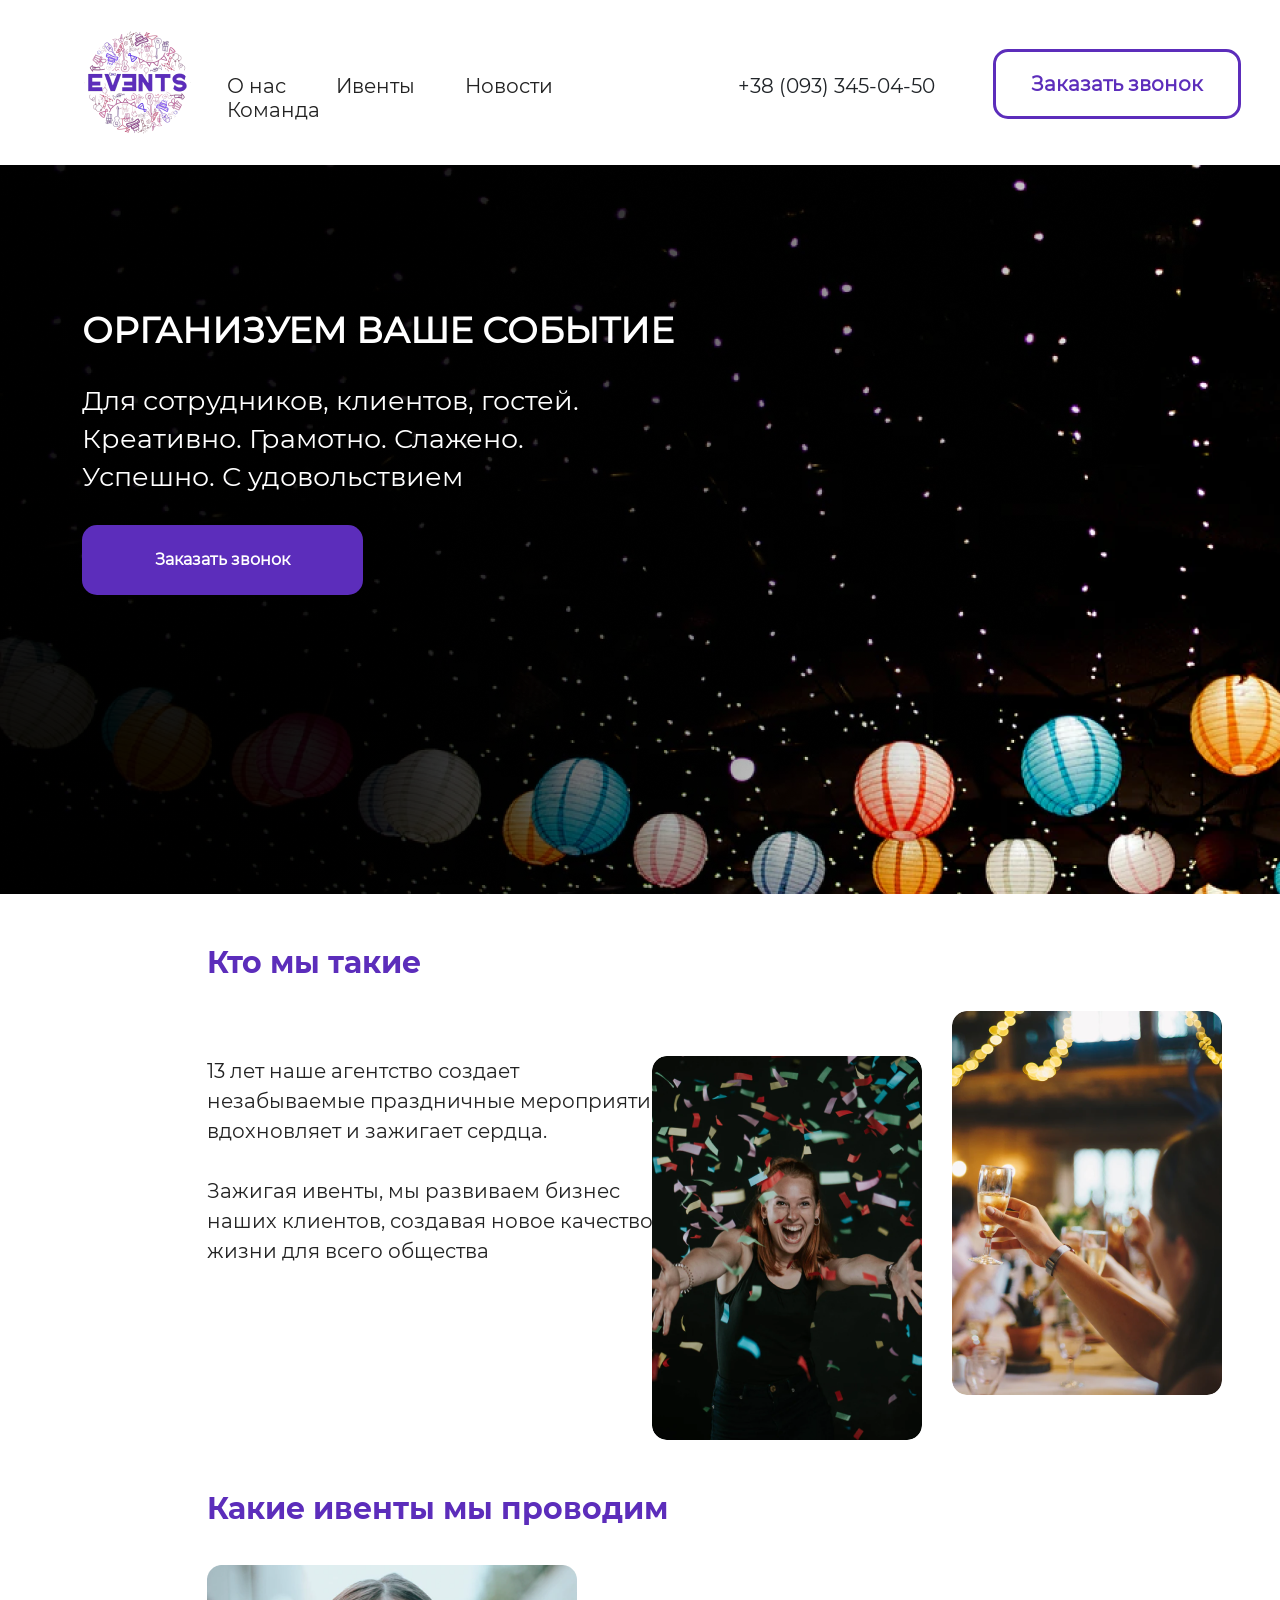
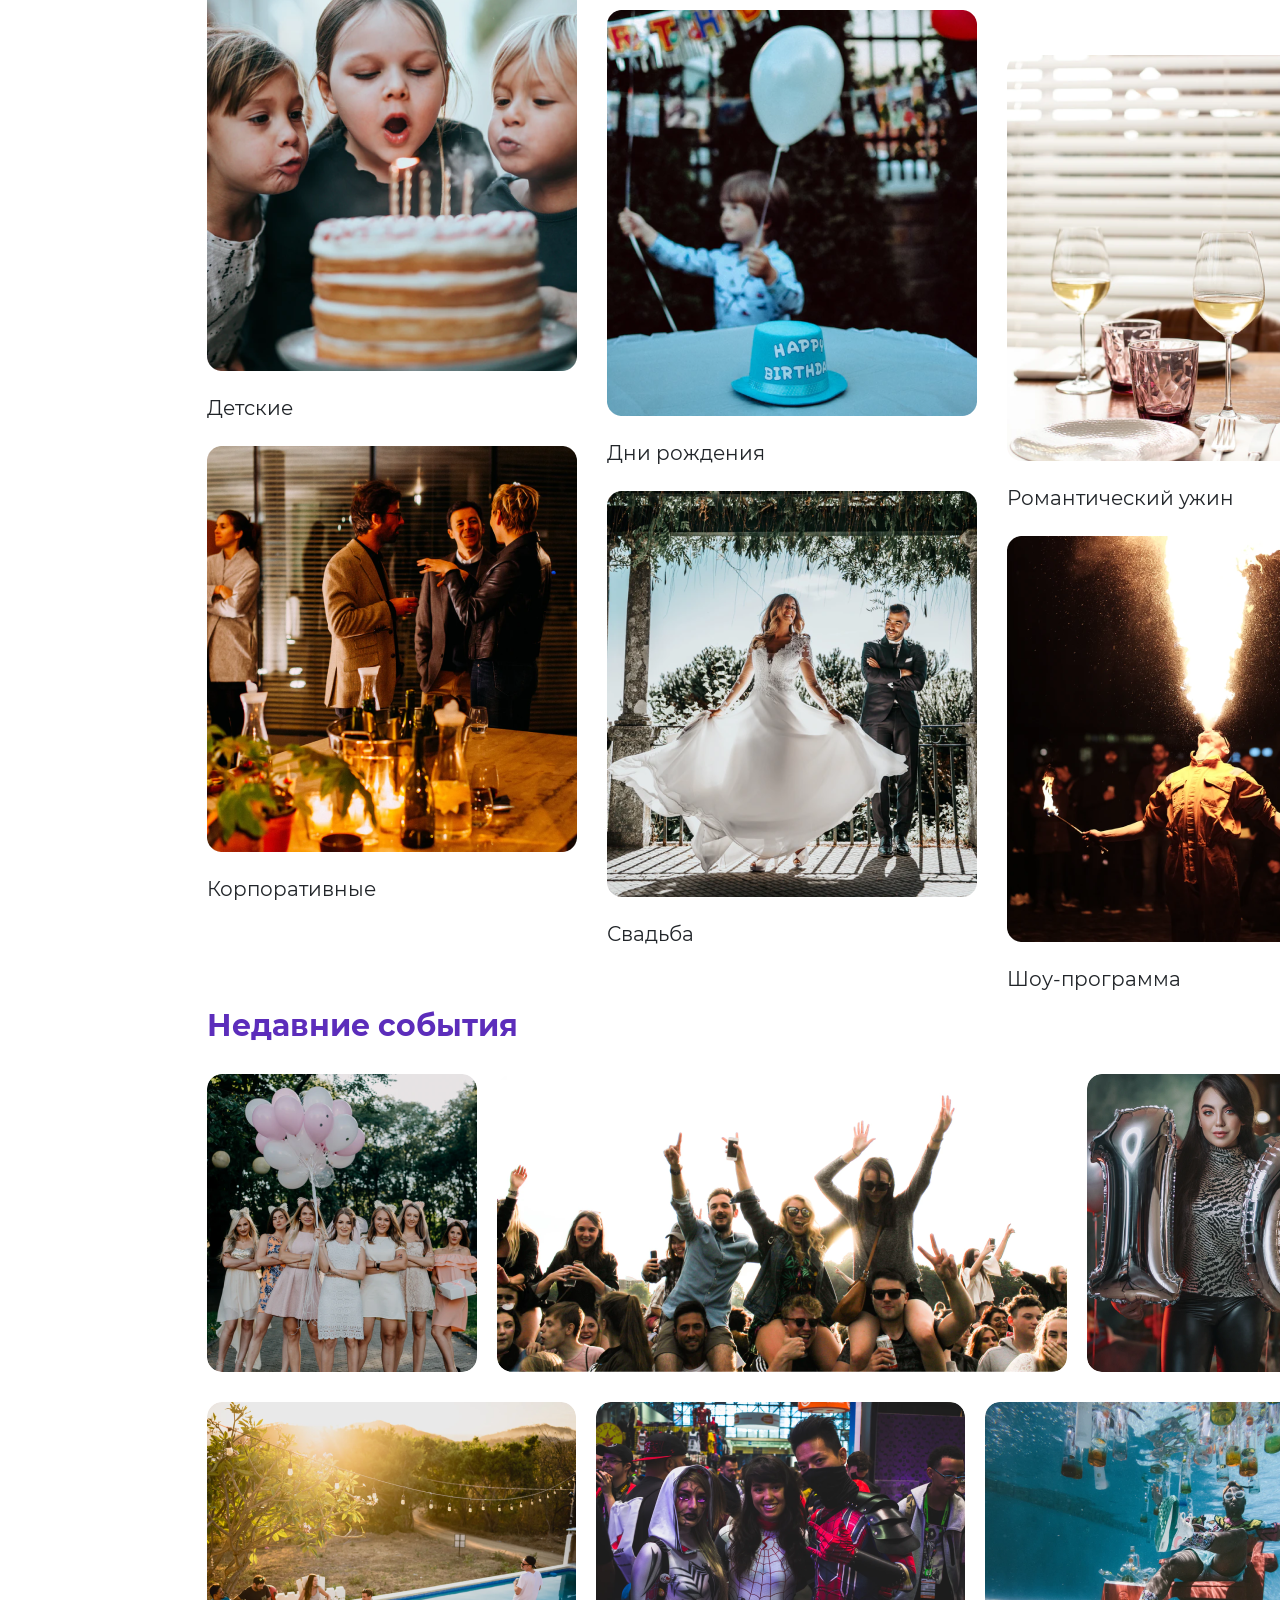
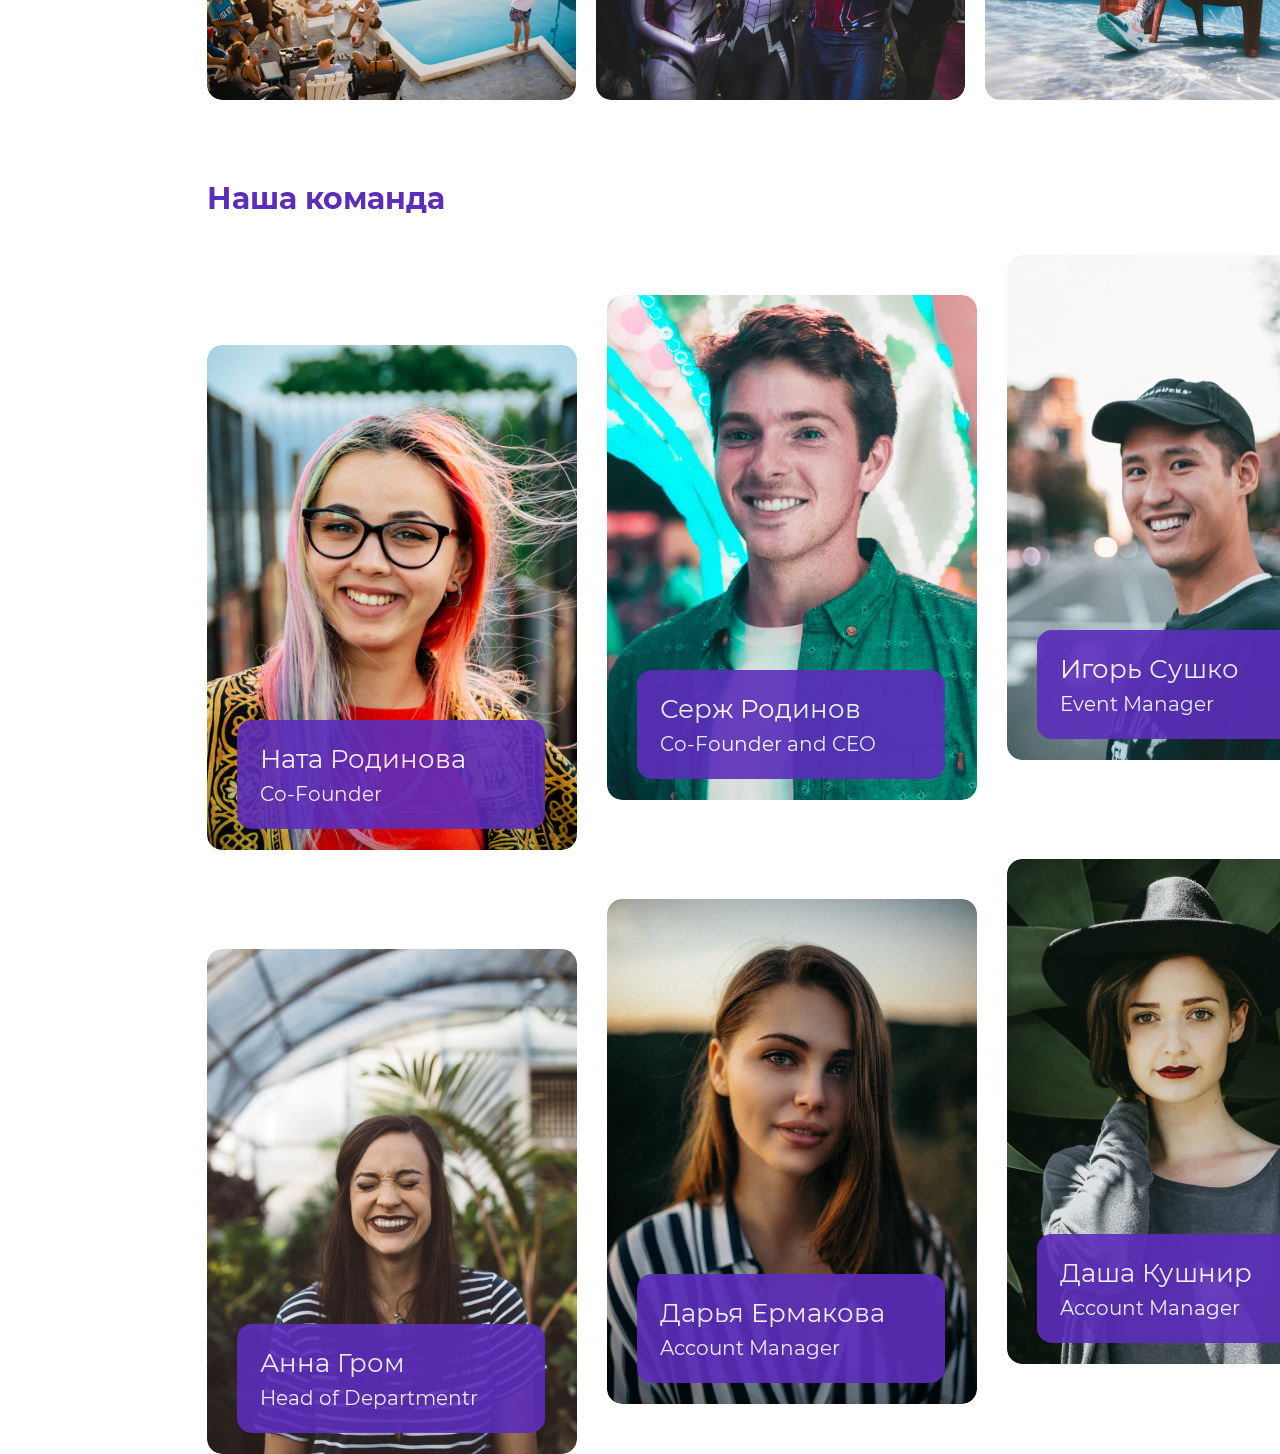
==== commit 1ff28149: "Version10" ====
--- a/site.html
+++ b/site.html
@@ -25,13 +25,20 @@
 						<li><a  href="#">Ивенты</a></li>
 						<li><a  href="#">Новости</a></li>
 						<li><a  href="#">Команда</a></li>
-					</div></ul>
-					<div class="col-xl-3 col-lg-2 col-md-4">
+					</div>
+                     <div class="col-xl-3 col-lg-2 col-md-4 col-sm-3">
 						<span class="phone">+38 (093) 345-04-50</span>
 					</div>
-					<div class="col-xl-3 col-lg-3 col-md-4">
+					<div class="col-xl-3 col-lg-3 col-md-4 col-sm-3">
 						<button class="call"><a href="#">Заказать звонок</a></button>
 					</div>
+				</ul>
+					<!--<div class="col-xl-3 col-lg-2 col-md-4 col-sm-3">
+						<span class="phone">+38 (093) 345-04-50</span>
+					</div>
+					<div class="col-xl-3 col-lg-3 col-md-4 col-sm-3">
+						<button class="call"><a href="#">Заказать звонок</a></button>
+					</div>-->
 				</div>
 			</div>
 		</header>
@@ -62,7 +69,7 @@
 
 		
 			<div class="row photo">	
-			<div class="col-xl-12">
+			<div class="col-xl-12 col-lg-12 col-md-12 col-sm-12">
 				<h6>Какие ивенты мы проводим</h6>
 				<div class="events">
 					<figure class = "child">
@@ -95,7 +102,7 @@
 					</div>	
 
 			<div class="row  recentEvents">
-				<div class="col-xl-12 col-lg-12 col-md-12">
+				<div class="col-xl-12 col-lg-12 col-md-12 col-sm-12">
 					<h6>Недавние события</h6>
 					<div class="photos">
 					<img src="img/recent1.png" alt="alt">
@@ -105,10 +112,19 @@
 					<img src="img/recent4.png" alt="alt">
 					<img src="img/recent5.png" alt="alt">
 					<img src="img/recent6.png" alt="alt">
-				</div></div>
+				</div>
+				<!--<ul class="photos">
+					<li><img src="img/recent1.png" alt="alt"></li>
+					<li><img src="img/recent2.png" alt="alt"></li>
+					<li><img src="img/recent3.png" alt="alt"></li>
+					<li><img src="img/recent4.png" alt="alt"></li>
+					<li><img src="img/recent5.png" alt="alt"></li>
+					<li><img src="img/recent6.png" alt="alt"></li>
+				</ul>-->
+			</div>
 			</div>
 		<div class="row ourTeam">
-				<div class="col-xl-12 col-lg-12 col-md-12">
+				<div class="col-xl-12 col-lg-12 col-md-12 col-sm-12">
 					<h6>Наша команда</h6>
 					<div class="boxes">
 					<div class="box">
--- a/style.css
+++ b/style.css
@@ -36,9 +36,8 @@
   height: 40px;
   cursor: pointer;
   position: absolute;
-left: 90.23%;
-right: 1.95%;
-top: 62px;
+left: 110%;
+margin-top: 40px;
 visibility: hidden;
 }
 .menu__btn > span,
@@ -47,17 +46,17 @@
   display: block;
   position: absolute;
   width: 100%;
-  height: 5px;
+  height: 7px;
   background-color:#8A8A8A;
   border-radius: 5px;
 }
 .menu__btn > span::before {
   content: '';
-  top: -15px;
+  top: -20px;
 }
 .menu__btn > span::after {
   content: '';
-  top: 15px;
+  top: 20px;
 }
 .menu {
    width: 100%;
@@ -75,11 +74,11 @@
 }
 .phone{
 width: 203px;
-margin-top: -25px;
+/*margin-top: -25px;*/
 font-family: Montserrat;
 font-size: 20px;
 line-height: 24px;
-margin-left:550px;
+/*margin-left:550px;*/
 }
 .call{
 display: flex;
@@ -87,8 +86,8 @@
 justify-content: center;	
 width: 248px;
 height: 70px;
-margin-top: -45px;
-margin-left:780px;
+margin-top: -25px;
+/*margin-left:780px;*/
 border: 3px solid #5C2DBB;
 box-sizing: border-box;
 border-radius: 15px;
@@ -227,9 +226,17 @@
 }
 .photos {
 	margin-left: 125px;
+	/*display: grid;
+	grid-template-columns: minmax(270px, 1fr) minmax(270px, 3fr) minmax(270px, 2fr);
+	grid-auto-columns: minmax(55px, auto);*/
 	display: flex;
 	/*flex-wrap: wrap;*/
 }
+/*.photos li:first-child {width: 270px;}*/
+/*.photos li:nth-child(3){grid-column: 4/5; grid-row: 1/2;}
+.photos li:nth-child(4){grid-column: 1/2; grid-row: 2/3;}
+.photos li:nth-child(5){grid-column: 2/3; grid-row: 2/3;}
+.photos li:nth-child(6){grid-column: 3/4; grid-row: 2/3;}*/
 .photos img {margin-right: 20px; margin-bottom: 30px;}
 .ourTeam h6{
 width: 240px;
--- a/media.css
+++ b/media.css
@@ -87,9 +87,12 @@
 @media (max-width: 768px) and (min-width: 480px){
 	body, html{
 		width: 100%;
-}	
-.logo img {left: 16px;}
+}
+.logo div:nth-child(1){ width: 111px; }	
+.logo img {
+	margin-left: 0px;}
 .menu{
+  position: absolute;	
   visibility: hidden;
   top: 0;
   width: 320px;
@@ -97,6 +100,7 @@
   margin: 0;
   background-color: #121212;
   opacity: 97%;
+  left: 80%;
 	}
 .menu li{display: block;}
 .menu div{
@@ -120,37 +124,51 @@
  z-index: 2;
  right: 0;
 }
-.phone{left: 158px;}
-.call{
-	left: 410px;
-	margin-left: 0;
-}
-.container-fluid{width: 100%;}
+.phone{margin-left: 31px;
+margin-top: 50px;
+width: 200px;}
+/*.phone {position: absolute;
+width: 183px;
+height: 22px;
+left: 158px;
+top: 72px;
+margin: 0;}*/
+.call{margin-left: 280px;
+width: 214px;}
+/*.call{
+position: absolute;
+width: 214px;
+height: 56px;
+left: 410px;
+top: 54px;
+margin:0;}*/
+.container-fluid, .container{width: 120%; margin:0;}
 .aboutus h5{
-	left: 16px;
+	margin-left: 0px;
 	font-size: 26px;
    line-height: 32px;
 }
 .aboutus p{
 width: 225px;
-left: 16px;
+margin-left: 0px;
 font-size: 18px;}
 .aboutus img:first-child{
 width: 226px;
 height: 312px;
-left: 271px;
-top: 1049px;
+margin-left: 190px;
+margin-top: -360px;
 }
 .aboutus img:last-child{
 width: 224px;
 height: 312px;
-left: 528px;
-top: 1006px;
-}
-.events h6{
+margin-left: 0px;
+margin-top: -390px;
+}
+.photo h6,.recentEvents h6, .ourTeam h6,
+.events, .photos, .ourTeam .boxes{margin-left: 0;}
+.photo h6{
 width: 402px;
-left: 16px;
-top: 1471px;
+margin-top: 50px;
 font-size: 26px;
 line-height: 32px;
 }
@@ -158,43 +176,36 @@
 font-size: 18px;
 line-height: 22px;
 }
-.events img {height: 308px;}
-.events .child, .events .corporat {left: 16px;}
+/*.events .child, .events .corporat {left: 16px;}
 .events .child img, .events .dinner img,.events .corporat img,.events .show img,
 .events .birthday img, .events .wedding img{width: 225px;}
 .events .corporat {top:1936px;}
 .events .wedding {top:1978px;}
 .events .show {top:2000px;}
 .events .birthday,.events .wedding {left: 272px;}
-.events .dinner,.events .show  {left: 528px;}
+.events .dinner,.events .show  {left: 528px;}*/
+.events img {
+   width: 225px;
+   height: 308px;}
+.recentEvents .photos:nth-child(2) img:nth-child(1) {width: 225px;}
+.recentEvents .photos:nth-child(2) img:nth-child(2) {width: 226px;}
+.recentEvents .photos:nth-child(2) img:nth-child(3) {width: 221px;}	
+.recentEvents .photos:nth-child(3) img:nth-child(1) {width: 225px;}	
+.recentEvents .photos:nth-child(3) img:nth-child(2) {width: 231px;}	
+.recentEvents .photos:nth-child(3) img:nth-child(3) {width: 222px;}	
 .recentEvents h6{width: 270px;
-left: 16px;
-top: 2400px;
+margin-top: 52px;
 font-size: 26px;
 line-height: 32px;} 
-.recentEvents img:nth-child(2),.recentEvents img:nth-child(5){left: 16px;}
-.recentEvents img:nth-child(3){left: 271px;}
-.recentEvents img:nth-child(4){left: 528px;} 
-.recentEvents img:nth-child(6){left: 266px;}
-.recentEvents img:nth-child(7){left: 527px;}
-.recentEvents img:nth-child(2){width: 225px;}
-.recentEvents img:nth-child(3){width: 226px;}	
-.recentEvents img:nth-child(4){width: 221px;}
-.recentEvents img:nth-child(5){width: 225px;}
-.recentEvents img:nth-child(6){width: 231px;}
-.recentEvents img:nth-child(7){width: 222px;}
-.recentEvents img:nth-child(2),.recentEvents img:nth-child(3),	
-.recentEvents img:nth-child(4){top:2470px;}
-.recentEvents img:nth-child(5),.recentEvents img:nth-child(6),	
-.recentEvents img:nth-child(7){top:2790px;}
-.ourTeam h6{width: 208px;
-top: 3120px;
-font-size: 26px;
-line-height: 32px;}
 .ourTeam img{
 	width: 225px; 
 	height: 376px; }
-.ourTeam .box:nth-child(2){top:3220px;}
+.ourTeam h6{width: 208px;
+margin-top: 50px;
+font-size: 26px;
+line-height: 32px;
+margin-bottom: 0;}
+/*.ourTeam .box:nth-child(2){top:3220px;}
 .ourTeam .box:nth-child(3){top:3175px;}
 .ourTeam .box:nth-child(2),.ourTeam .box:nth-child(5){left: 16px;}
 .ourTeam .box:nth-child(3),.ourTeam .box:nth-child(6){left: 271px;}
@@ -202,7 +213,7 @@
 .ourTeam .box:nth-child(4),.ourTeam .box:nth-child(7){left: 527px;}
 .ourTeam .box:nth-child(5){top:3626px;}
 .ourTeam .box:nth-child(6){top:3581px;}
-.ourTeam .box:nth-child(7){top:3536px;}
+.ourTeam .box:nth-child(7){top:3536px;}*/
 .ourTeam span,.ourTeam p{padding-left: 13.99px;}
 .ourTeam span{
 	font-size: 18px;
@@ -216,10 +227,8 @@
 margin: 0;
 }
 .ourTeam div.name{width: 187.3px;
-height: 81.16px;}
-.ourTeam .box div.name {
-    top: 280px;
-}
+height: 81.16px;
+margin-top: -95px;}
 }
 
 @media (max-width: 480px) and (min-width: 320px){
@@ -229,24 +238,26 @@
 .logo img{
 	width: 90px;
    height: 90px;
-   left: 16px;
-   top: 16px;
-}
+   margin-left: 16px;
+   margin-top: 16px;
+}
+.logo div:nth-child(2) {margin-left: 30%;
+margin-top: -30%;}
 .menu{
   visibility: hidden;
-  top: 0;
+  margin-top: -130px;
   width: 320px;
   height: 5141px;
-  margin: 0;
   background-color: #121212;
   opacity: 97%;
   left: 45%;
   /*left: 162px;*/
 }
-.menu li{display: block;}
+.menu li{display: block;
+margin-right: 0;}
 .menu div{
-		 margin-top: 144px;
-		 margin-left: 16px;
+	margin-top: 320px;
+    margin-left: 18px;
 	}
 .menu  a {
 	display: block;
@@ -259,9 +270,8 @@
 .menu__btn{
 	visibility:visible;
 	z-index: 3;
-	left: 84.17%;
-    right: 3.33%;
-    top: 41px;
+	left: 90%;
+    margin-top: 80px;
 }	
 #menu__toggle:checked ~ .menu  {
   visibility: visible;
@@ -270,91 +280,108 @@
 }
 .phone {
 width: 244px;
-left: 48%;
-top: 360px;
+margin-left: 60%;
+margin-top: 250px;
 font-size: 24px;
 line-height: 29px;
 color: #FFF;
-margin-top: 0;
+margin-bottom: 47px;
 }
 .call{
 width: 266px;
 height: 63px;
-left: 48%;
-top: 419px;
+margin-left: 60%;
+margin-top: 0px;
 border: 3px solid #FFFFFF;
 background-color: #121212;
 }
 .call a{
 width: 214px;
-left: 26px;
-top: 17px;
 font-size: 24px;
 line-height: 29px;
 color: #FFF;
 }
 .call, .phone{
+	position: relative;
 	visibility: hidden;
 	z-index: 4;
 }
-#menu__toggle:checked ~  div .phone,
-#menu__toggle:checked ~  div .call{
+#menu__toggle:checked ~  .menu .phone,
+#menu__toggle:checked ~  .menu .call{
 	visibility: visible;
 }
-.container-fluid{ top:122px; width: 110%;}
+.logo {height: 122px; }
+.container-fluid{ width: 110%;}
 .fluid h6{width: 437px;
-left: 0px;
-top: 0px;
 font-size: 26px;
 line-height: 32px;}
 .fluid p{width: 417px;
-left: 0px;
-top: 62px;
 font-size: 19px;
 line-height: 140%;}
 .fliud button{
 	width: 281px;
 height: 70px;
-left: 0px;
-top: 173px;
 margin-bottom: 343px;}
 .aboutus h5{width: 159px;
-left: 16px;
-top: 901px;
 font-size: 22px;
-line-height: 27px;}
+line-height: 27px;
+margin-left: 0;}
 .aboutus p{width: 209px;
-left: 16px;
-top: 958px;
 font-size: 16px;
-line-height: 136%;}
+line-height: 136%;
+margin-top: 30px;
+margin-left: 0;}
 .aboutus img:first-child{
-width: 209px;
-height: 146px;
-left: 255px;
-top: 1098px;
+width: 209px; 
+height: 146px; 
+margin-left: 190px;
+margin-top: -150px;
 object-fit: cover;
 }
 .aboutus img:last-child{
 width: 209px;
 height: 127px;
-left: 255px;
-top: 958px;
+margin-left: -240px;
+margin-top: -300px;
 object-fit: cover;
 }
-.events h6{
+.photo h6{
 width: 340px;
-top: 1274px;
 font-size: 22px;
 line-height: 27px;
-left: 16px;
+margin-left: 0;
 }
 .events figcaption{
 font-size: 16px;
 line-height: 20px;
 }
-.events img {height: 264px;}
-.events .child, .events .dinner, .events .wedding {left: 16px;}
+.events {margin-left: 0;
+display: grid;
+	grid-template-columns: 209px 209px;
+	grid-template-rows: auto;
+	grid-column-gap: 30px;}
+.events img {height: 264px; width: 209px;}
+.events .child, .events .birthday, .events .dinner, .events .corporat,
+.events .wedding, .events .show {height: 264px; }
+/*.events .dinner {margin-top:355px; margin-left: -480px;}
+.events .corporat {margin-top:-270px; margin-left: 230px;}
+.events .wedding {margin-top:0px;margin-left: -470px;}
+.events .show {margin-top:71px; margin-left: -10px;}*/
+.photo .events:nth-child(3){margin-top:20%;}
+.events .dinner {grid-column: 1/2; grid-row: 2/2; margin-top: 0;}
+.events .corporat {grid-column: 2/2; grid-row: 2/2; margin-top: -290%;}
+.events .wedding {grid-column: 1/2; grid-row: 1/1; }
+.events .show {grid-column: 2/2; grid-row: 1/1;}
+.recentEvents h6{width: 228px;
+font-size: 22px;
+line-height: 27px;
+margin-left: 0;} 
+.recentEvents img {
+   width: 209px !important;
+   height: 276px;
+   object-fit: cover;
+}
+/*.events .child, .events .dinner, .events .wedding {left: 16px;}
 .events .birthday, .events .corporat, .events .show {left: 255px;}
 .events .child img, .events .dinner img,.events .corporat img,.events .show img,
 .events .birthday img, .events .wedding img{width: 209px;}
@@ -415,7 +442,61 @@
 	width: 173.98px;
    height: 74.9px;
 	top: 260px;
-}
+}*/ 
+.photos {
+	margin-left: 0;
+	display: grid;
+	grid-template-columns: 209px 209px;
+	grid-auto-columns: minmax(55px, auto);
+	grid-column-gap: 30px;
+}
+/*.recentEvents .photos:nth-child(2) img:nth-child(3) {margin-top: 336px; margin-left: -100%;}*/	
+.recentEvents .photos:nth-child(3) img:nth-child(1) {margin-top: -294%; /*margin-left: 230px;*/}	
+/*.recentEvents .photos:nth-child(3) img:nth-child(2) {margin-top: 0px;margin-left: -100%;}	*/
+.recentEvents .photos:nth-child(3) img:nth-child(1) {grid-column: 2/2; grid-row: 2/2;}
+.recentEvents .photos:nth-child(3) img:nth-child(2) {grid-column: 1/2; grid-row: 1/2;}
+.recentEvents .photos:nth-child(3) img:nth-child(3) {grid-column: 2/2; grid-row: 1/2;}
+.ourTeam img{
+	width: 209px; 
+	height: 347px;
+	object-fit: cover; }
+.ourTeam h6{width: 208px;
+margin-top: 50px;
+font-size: 26px;
+line-height: 32px;
+margin-left: 0;}
+/*.ourTeam .boxes .box:nth-child(3) {margin-top: 482px;margin-left: -100%;}
+.ourTeam .boxes:last-child .box:nth-child(1) {margin-top: -83%; margin-left: 250px;}
+.ourTeam .boxes:last-child .box:nth-child(2) {margin-top:30px; margin-left:-100%;}
+.ourTeam .boxes:last-child .box:nth-child(3) {margin-top: 0; margin-left: 5%;}*/
+.ourTeam .boxes{
+	margin-left: 0;
+	display: grid;
+	grid-template-columns: 209px 209px;
+	grid-auto-columns: minmax(55px, auto);
+	grid-column-gap: 30px;
+}
+.ourTeam .boxes:last-child .box:nth-child(1) {margin-top: -370%; grid-column: 2/2; grid-row: 2/2;}
+.ourTeam .boxes:last-child .box:nth-child(2) {grid-column: 1/2; grid-row: 1/2;}
+.ourTeam .boxes:last-child .box:nth-child(3) {grid-column: 2/2; grid-row: 1/2;}
+.ourTeam .boxes .box:nth-child(2)  {margin-left: 0px;}
+.ourTeam .boxes .box:nth-child(3)  {margin-left: 0px;}
+.ourTeam span,.ourTeam p{padding-left: 13.99px;}
+.ourTeam span{
+	font-size: 18px;
+line-height: 22px;
+padding-top: 17.12px;
+}
+.ourTeam p{
+	font-size: 14px;
+line-height: 17px;
+padding-top: 46.16px;
+margin: 0;
+}
+.ourTeam div.name{width: 187.3px;
+height: 81.16px;
+margin-top: -95px;
+margin-left: 10px;}
 }
 
 
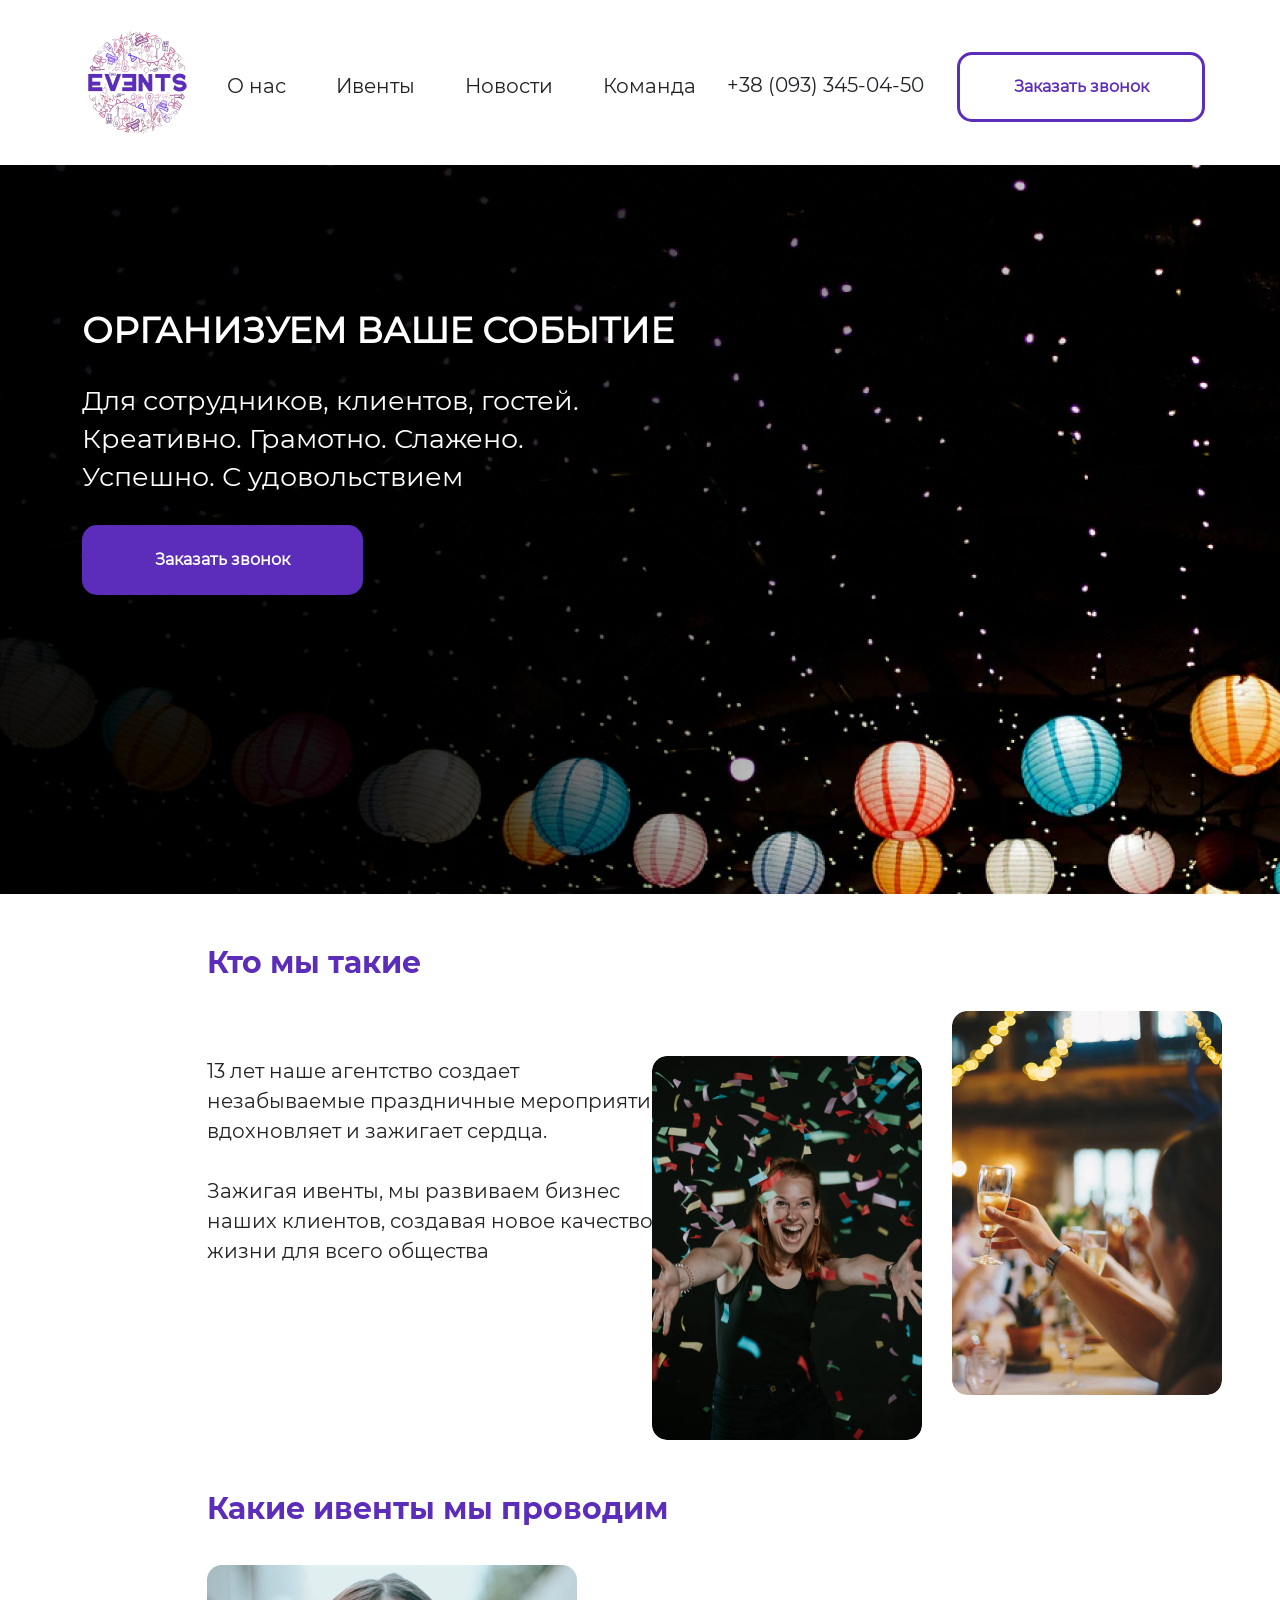
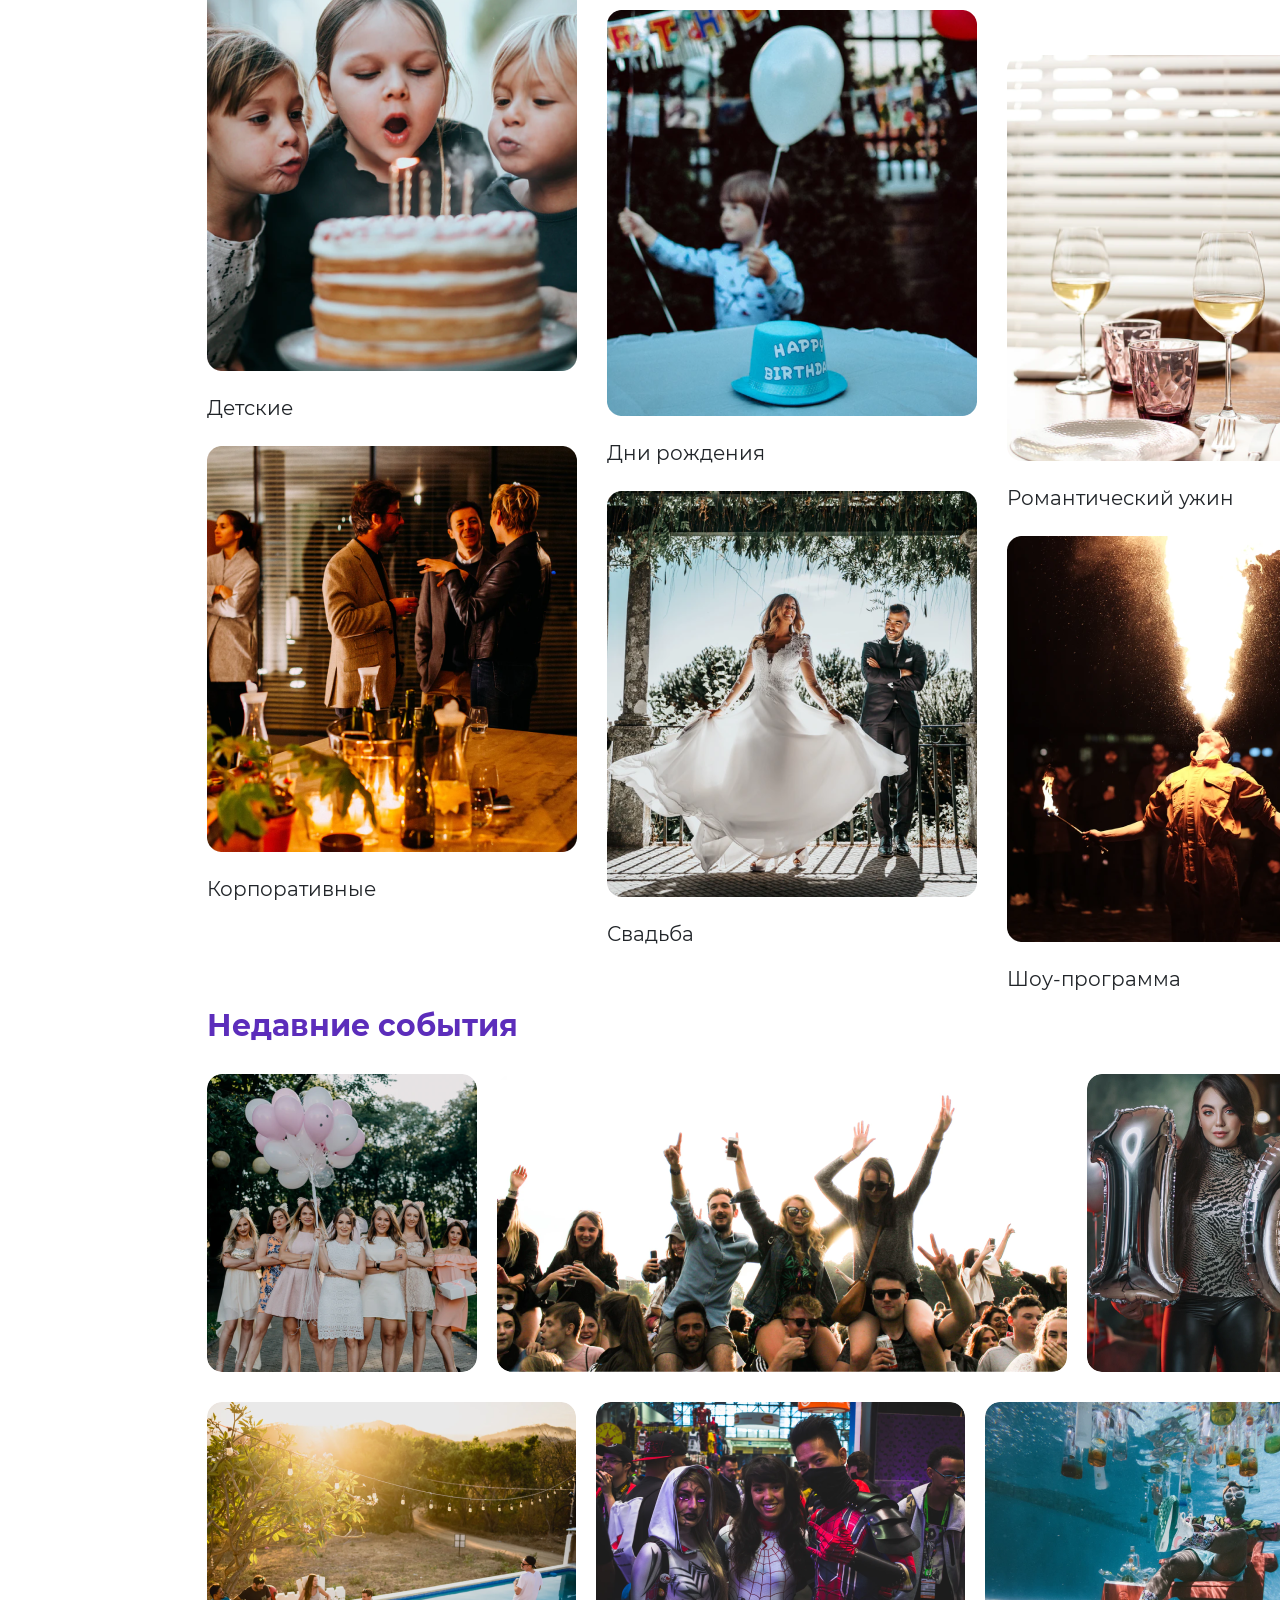
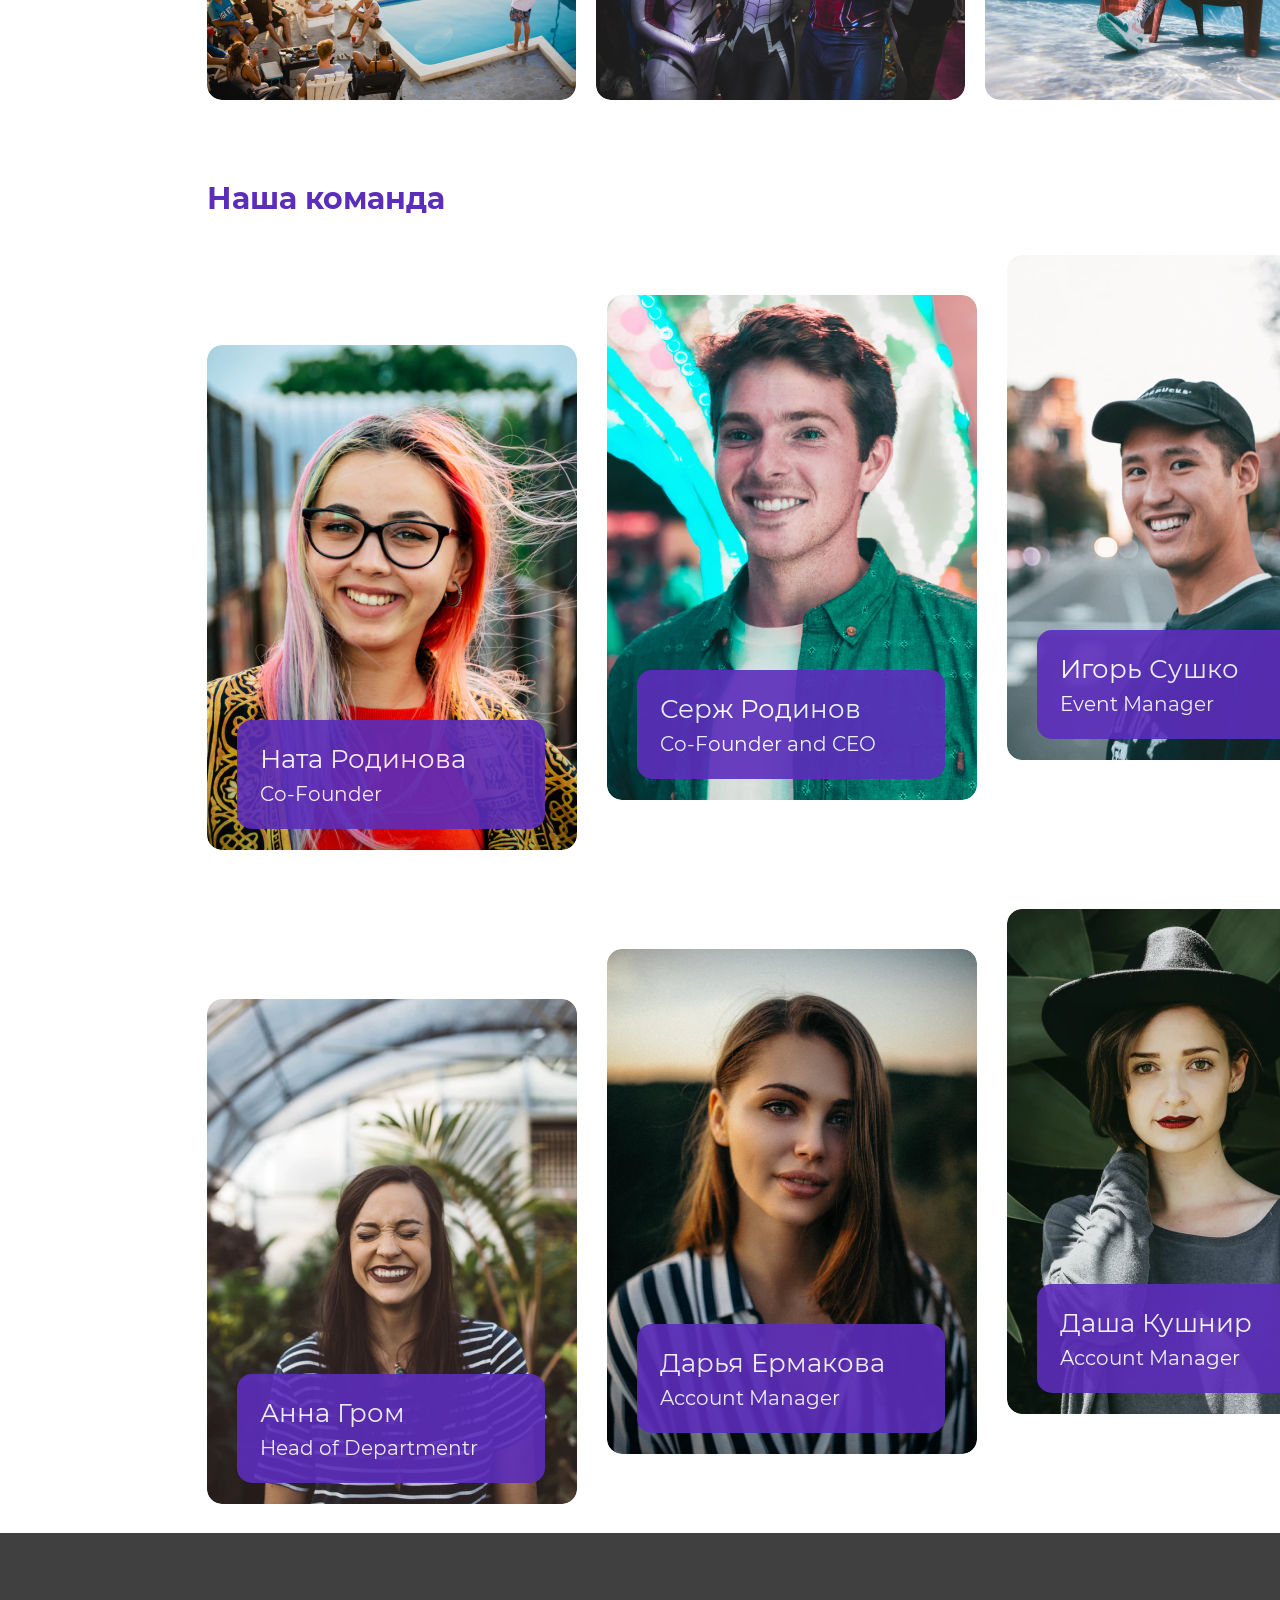
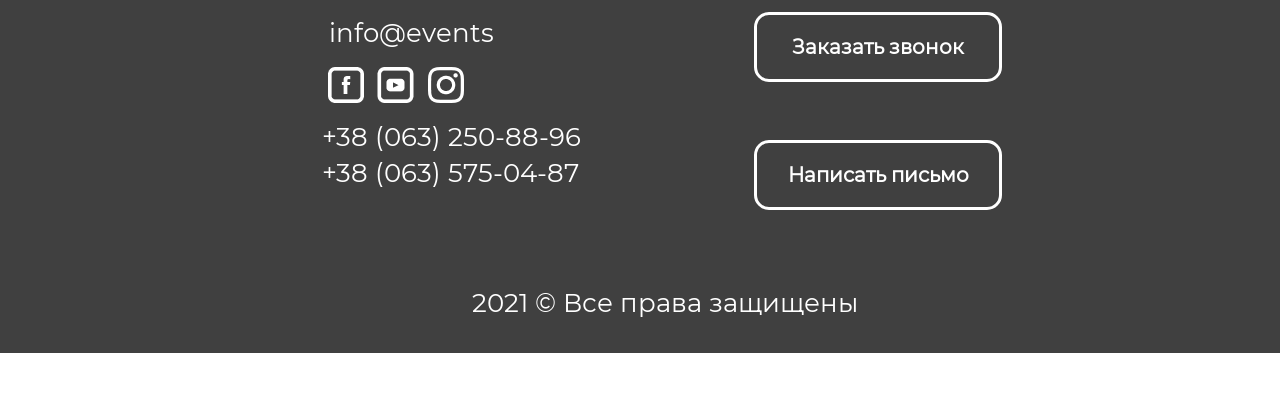
==== commit 7bfb046b: "Version11" ====
--- a/site.html
+++ b/site.html
@@ -25,20 +25,13 @@
 						<li><a  href="#">Ивенты</a></li>
 						<li><a  href="#">Новости</a></li>
 						<li><a  href="#">Команда</a></li>
-					</div>
-                     <div class="col-xl-3 col-lg-2 col-md-4 col-sm-3">
+					</div></ul>
+					<div class="col-xl-3 col-lg-2 col-md-4 col-sm-3 ph">
 						<span class="phone">+38 (093) 345-04-50</span>
 					</div>
-					<div class="col-xl-3 col-lg-3 col-md-4 col-sm-3">
-						<button class="call"><a href="#">Заказать звонок</a></button>
+					<div class="col-xl-3 col-lg-3 col-md-4 col-sm-3 cl">
+						<button class="call">Заказать звонок</button>
 					</div>
-				</ul>
-					<!--<div class="col-xl-3 col-lg-2 col-md-4 col-sm-3">
-						<span class="phone">+38 (093) 345-04-50</span>
-					</div>
-					<div class="col-xl-3 col-lg-3 col-md-4 col-sm-3">
-						<button class="call"><a href="#">Заказать звонок</a></button>
-					</div>-->
 				</div>
 			</div>
 		</header>
@@ -161,49 +154,30 @@
 					</div>
 					</div>
 					</div>
-				</div>
-				
+				</div>	
 		</main>
+
+		<footer class="container-fluid p-0">
+			<div class="container">
+				<div class="row  footer">
+					<div class="col-xl-12 col-lg-12 col-md-12 col-sm-12">
+						<div class="left">
+                      <p>info@events</p>
+                      <div class="social">
+                      	<a href="#"><img src="img/facebook.png" alt="alt"></a>
+                      	<a href="#"><img src="img/Youtube.png" alt="alt"></a>
+                      	<a href="#"><img src="img/Instagram.png" alt="alt"></a>
+                      </div>
+                      <div class="number">
+                      	<p>+38 (063) 250-88-96 <br>
+                      	+38 (063) 575-04-87</p>
+                      </div></div>
+                      <div class="button">
+                      	<button>Заказать звонок</button>
+                      	<button>Написать письмо</button>
+                      </div>
+                      <div class="copy">2021 © Все права защищены</div>
+					</div></div></div>
+		</footer>
 	</body>
 	</html>
-
-
-
-	<!--.photo {width: 100%}
-.photo div {flex-wrap: wrap;}
-.photo .child  {
-	/*top: 1533px;*/
-	margin-left: 120px;
-	margin-right: 20px;
-	width: 370px;
-}
-.photo .birthday {
-	/*top: 1578px;*/
-	/*margin-left: 80px;*/
-	margin-top: 35px;
-	margin-right: 20px;
-	width: 370px;
-}
-.photo .dinner {
-	/*top: 1623px;*/
-	/*margin-left: 12%;*/
-	margin-top: 75px;
-}
-.photo .corporat {
-	margin-top: -60px;
-	width: 370px;
-	/*top: 2018px;*/
-	margin-left: 120px;
-	margin-right: 20px;
-}
-.photo .wedding{margin-top: -30px; margin-right: 20px;}
-.photo .wedding, .photo .dinner {
-	width: 370px;
-	/*top: 2063px;*/
-	/*margin-left: 80px;*/
-}
-.photo .show {
-	width: 370px;
-	/*top: 2109px;*/
-	/*margin-left: 55px;*/
-}-->
--- a/style.css
+++ b/style.css
@@ -74,11 +74,11 @@
 }
 .phone{
 width: 203px;
-/*margin-top: -25px;*/
+margin-top: -25px;
 font-family: Montserrat;
 font-size: 20px;
 line-height: 24px;
-/*margin-left:550px;*/
+margin-left:550px;
 }
 .call{
 display: flex;
@@ -86,17 +86,20 @@
 justify-content: center;	
 width: 248px;
 height: 70px;
-margin-top: -25px;
-/*margin-left:780px;*/
+margin-top: -45px;
+margin-left:780px;
 border: 3px solid #5C2DBB;
 box-sizing: border-box;
 border-radius: 15px;
 background-color: #fff;
 font-weight: bold;
-}
-.call a{
-	color: #5C2DBB;
-}
+color: #5C2DBB;
+}
+.call:hover{
+	background-color:  #5C2DBB;
+	color:#fff;
+}
+
 #menu__toggle:checked ~ .menu__btn > span {
   transform: rotate(45deg);
   background-color:#fff;
@@ -112,7 +115,7 @@
   background-color:#fff;
 }
 
-.container-fluid {
+div.container-fluid {
 	width: 100%;
 	height: 729px;
 	margin-top:27px;
@@ -152,6 +155,11 @@
 margin-bottom: 321px;
 color:#fff;
 font-weight: bold;
+}
+.fluid button:hover{
+	background-color: #fff;
+	color:#5C2DBB;
+	border:3px solid #5C2DBB
 }
 .aboutus h5{
 width: 217px;
@@ -287,9 +295,75 @@
 background-color: #5C2DBB;
 opacity: 90%;
 border-radius: 15px;
-}
-.ourTeam .box div.name{
+margin-bottom: 50px;
+}
+footer.container-fluid{
+	width: 100%;
+	height: 420px;
+	background: #404040;
+}
+.footer p{
+width: 172px;
+height: 36px;
+font-family: Montserrat;
+font-weight: 500;
+font-size: 26px;
+line-height: 140%;
+color: #FFF;
+margin-left: 247px;
+margin-top: 82px;
+}
+.footer .social {
+display: flex;
+align-items: flex-start;
+justify-content: space-evenly;
+padding: 0px;
+width: 163px;
+height: 36px;
+margin-left: 232px;
+margin-top: 16px;
+}
+.footer .number p {
+width: 266px;
+height: 72px;
+margin-left: 240px;
+margin-top: 16px;
+}
+.footer .left, .footer .button{display: inline-block;}
+.footer .button {
+width: 248px;
+height: 175px;
+margin-left: 162px;
+}
+.footer .button button{
+display: flex;
+align-items: center;
+justify-content: center;	
+width: 248px;
+height: 70px;
+border: 3px solid #FFF;
+border-radius: 15px;
+background-color: #404040;
+font-weight: bold;
+color: #fff;
+font-size: 20px;
+line-height: 24px;
+margin-bottom: 58px;
+}
+.footer .copy {
+width: 390px;
+height: 36px;
+margin-left: 390px;
+margin-bottom: 72px;
+font-family: Montserrat;
+font-weight: 500;
+font-size: 26px;
+line-height: 140%;
+color: #FFF;
+margin-top: 78px;
+}
+.footer .button button:hover{
+	background-color: #fff;
+	color: #404040;
+}
 
-}
-
-
--- a/media.css
+++ b/media.css
@@ -3,15 +3,11 @@
 		width: 100%;
 }
 .container{width: 100%}
-.call{
-		margin-left: 100px;
-        width: 214px;
-        height: 56px;
-	}
 .menu{
 		font-size: 18px;
         line-height: 22px;
         margin-left: 0;
+        display: inline-block;
 	}
 .menu li{margin-right: 30px;}
 .phone{
@@ -19,7 +15,7 @@
 margin-left: 400px;
 font-size: 18px;
 line-height: 22px;
- margin-top: -20px;
+ margin-top: -25px;
 	}
 .call{
 	width: 214px;
@@ -280,8 +276,8 @@
 }
 .phone {
 width: 244px;
-margin-left: 60%;
-margin-top: 250px;
+margin-left: 10%;
+margin-top: 450px;
 font-size: 24px;
 line-height: 29px;
 color: #FFF;
@@ -290,7 +286,7 @@
 .call{
 width: 266px;
 height: 63px;
-margin-left: 60%;
+margin-left: 10%;
 margin-top: 0px;
 border: 3px solid #FFFFFF;
 background-color: #121212;
@@ -303,11 +299,12 @@
 }
 .call, .phone{
 	position: relative;
+	/*position: absolute;*/
 	visibility: hidden;
 	z-index: 4;
 }
-#menu__toggle:checked ~  .menu .phone,
-#menu__toggle:checked ~  .menu .call{
+#menu__toggle:checked ~  div .phone,
+#menu__toggle:checked ~ div  .call{
 	visibility: visible;
 }
 .logo {height: 122px; }
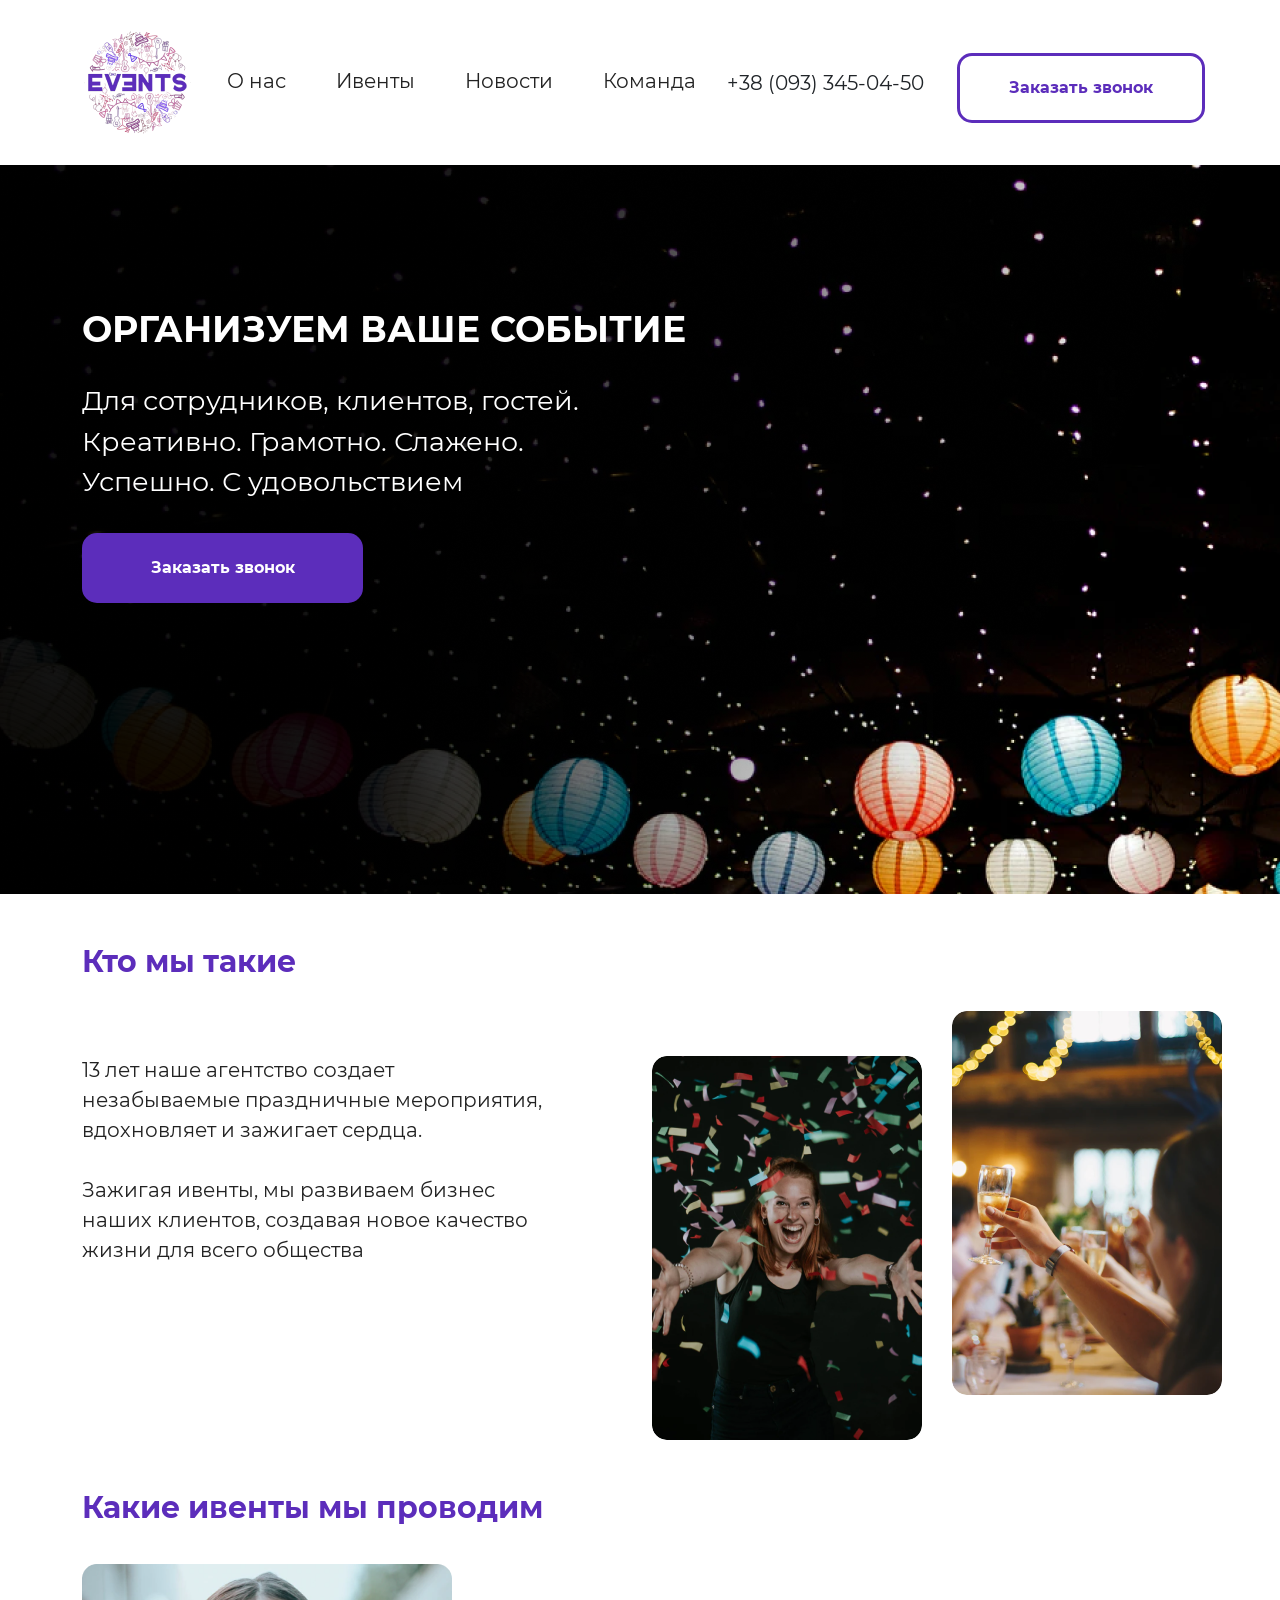
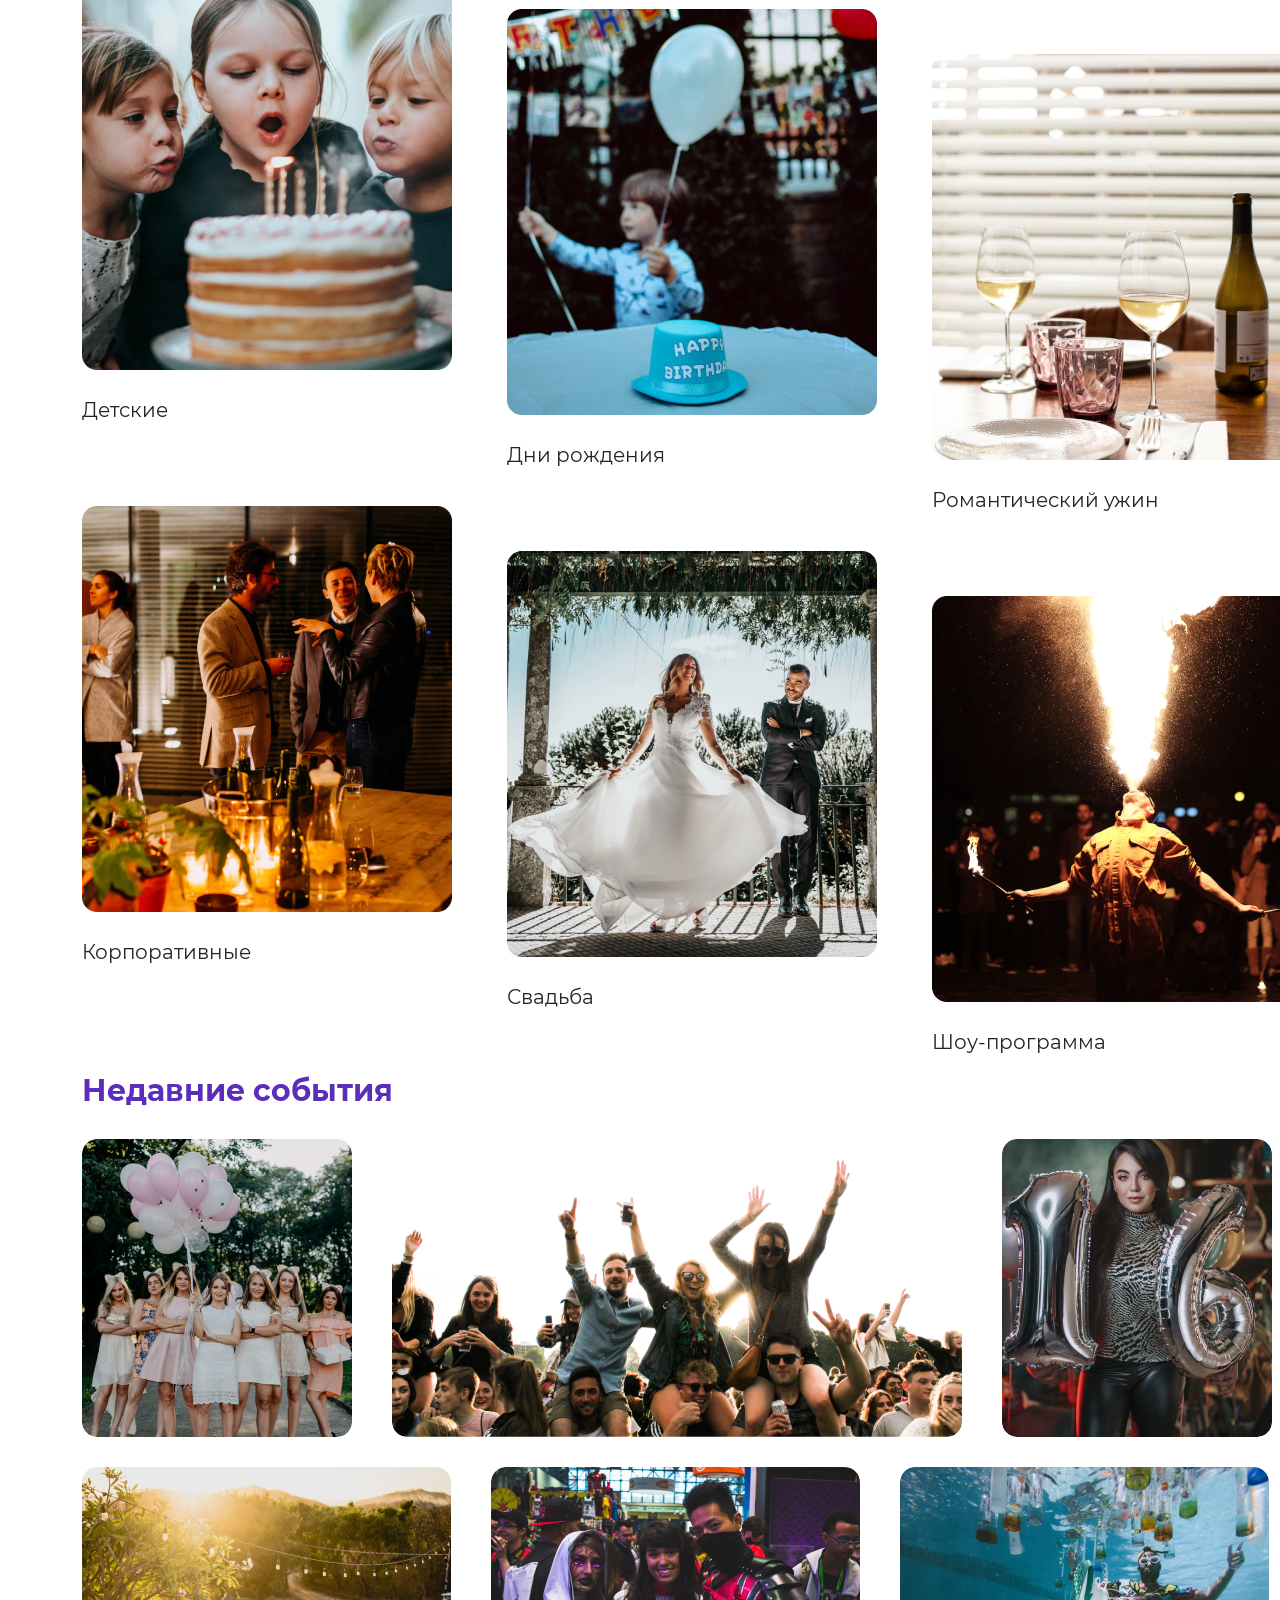
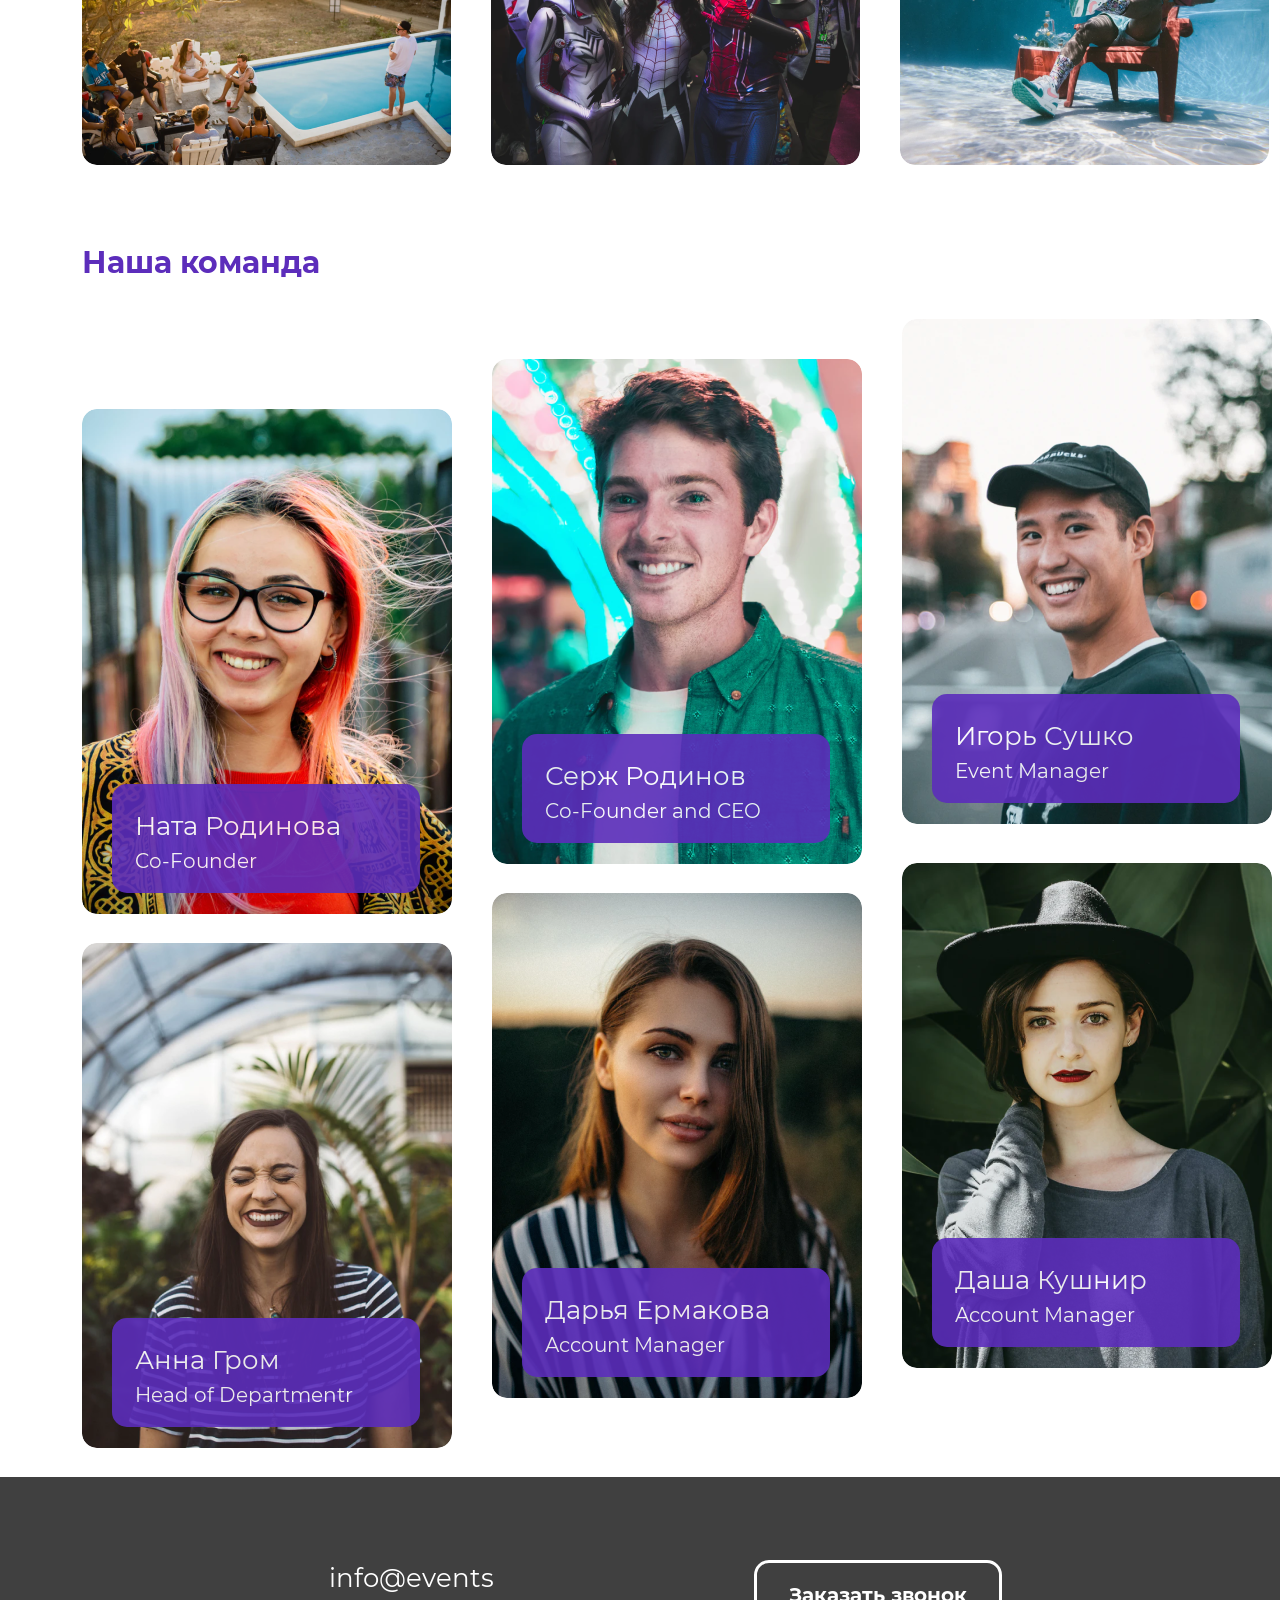
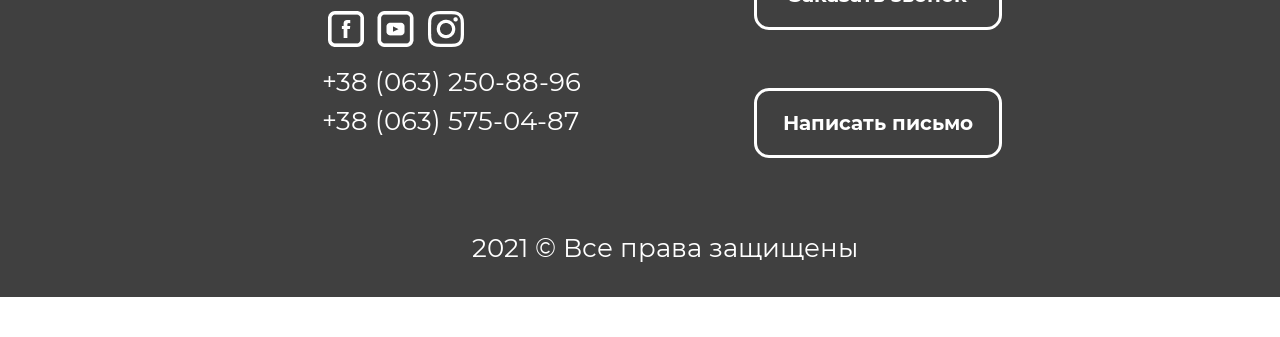
==== commit 200f9243: "Version13" ====
--- a/site.html
+++ b/site.html
@@ -75,7 +75,8 @@
 					</figure>
 					<figure class = "dinner">
 						<img src="img/dinner.png" alt="alt">
-						<figcaption>Романтический ужин</figcaption>
+						<figcaption class="dinner1">Романтический ужин</figcaption>
+						<figcaption class="dinner2">Ужин на двоих</figcaption>
 					</figure></div>
 					<div class="events">
 					 <figure class = "corporat">
@@ -106,14 +107,6 @@
 					<img src="img/recent5.png" alt="alt">
 					<img src="img/recent6.png" alt="alt">
 				</div>
-				<!--<ul class="photos">
-					<li><img src="img/recent1.png" alt="alt"></li>
-					<li><img src="img/recent2.png" alt="alt"></li>
-					<li><img src="img/recent3.png" alt="alt"></li>
-					<li><img src="img/recent4.png" alt="alt"></li>
-					<li><img src="img/recent5.png" alt="alt"></li>
-					<li><img src="img/recent6.png" alt="alt"></li>
-				</ul>-->
 			</div>
 			</div>
 		<div class="row ourTeam">
@@ -121,33 +114,62 @@
 					<h6>Наша команда</h6>
 					<div class="boxes">
 					<div class="box">
+						<div class="info">
+						<span>Ната Родинова</span>
+					<p>Co-Founder</p>
+					<p>Глава центра управления событиями, управляющий партнер. Организатор со стажем (более 15-ти лет), неутомимая оптимистка и неисправимый трудоголик</p>
+					</div>
 						<img src="img/team1.png" alt="alt">
 						<div class="name"><span>Ната Родинова</span>
 					<p>Co-Founder</p></div>
 					</div>
 					<div class="box">
+					<div class="info">
+						<span>Серж Родинов</span>
+					<p>Co-Founder and CEO</p>
+					<p>Отвечает за финансовые вопросы, развитие агентства. Самый целеустремленный человек из всех нам знакомых, постоянно учится и любит обучать других, автор и основатель Академии Ивент Менеджмента</p>
+					</div>
 						<img src="img/team2.png" alt="alt">
 						<div class="name"><span>Серж Родинов</span>
 					<p>Co-Founder and CEO</p></div>
 					</div>
 					<div class="box">
+							<div class="info">
+						<span>Игорь Сушко</span>
+					<p>Event Manager</p>
+					<p>Ивент-менеджер, специализируется на ивентах для IT компаний. Увлекается созданием и ведением ивентов. Любит юмор, позитивный и ответственный боец</p>
+					</div>
 						<img src="img/team3.png" alt="alt">
 						<div class="name"><span>Игорь Сушко</span>
 					<p>Event Manager</p></div>
 					</div> </div>
 					<div class="boxes">
 					<div class="box">
+						<div class="info">
+						<span>Анна Гром</span>
+					<p>Head of Departmentr</p>
+					<p>Лихо управляет любыми проектами и разруливает любые вопросы, с полумысли понимает любого клиента, специализируется на маркенговых ивентах, любит организовывать ивенты для айтишников</p>
+					</div>
 						<img src="img/team4.png" alt="alt">
-
 					<div class="name"><span>Анна Гром</span>
 					<p>Head of Departmentr</p></div>
 					</div>
 					<div class="box">
+						<div class="info">
+						<span>Дарья Ермакова</span>
+					<p>Account Manager</p>
+					<p>Реальный джедай в юбке, попробуйте только задержать предоплату или опоздать на локацию на минуту. В душе утонченная итальянка, всегда стильная и эмоциональная</p>
+					</div>
 						<img src="img/team5.png" alt="alt">
 						<div class="name"><span>Дарья Ермакова</span>
 					<p>Account Manager</p></div>
 					</div>
 					<div class="box">
+						<div class="info">
+						<span>Даша Кушнир</span>
+					<p>Account Manager</p>
+					<p>За ее обманчивой внешностью прячется супер-профи в ивентах. Будьте осторожнее, она мягко возьмет ваш ивент и с легкостью создаст потрясающее событие, которое ещё долго будут с радостной улыбкой вспоминать ваши гости</p>
+					</div>
 						<img src="img/team6.png" alt="alt">
 					<div class="name"><span>Даша Кушнир</span>
 					<p>Account Manager</p></div>
--- a/style.css
+++ b/style.css
@@ -36,8 +36,6 @@
   height: 40px;
   cursor: pointer;
   position: absolute;
-left: 110%;
-margin-top: 40px;
 visibility: hidden;
 }
 .menu__btn > span,
@@ -59,8 +57,8 @@
   top: 20px;
 }
 .menu {
+	margin-top: 45px;
    width: 100%;
-  margin-top: 50px;
   font-size: 20px;
   line-height: 24px;
   margin-left: 50px;
@@ -75,9 +73,7 @@
 .phone{
 width: 203px;
 margin-top: -25px;
-font-family: Montserrat;
-font-size: 20px;
-line-height: 24px;
+font-size: 20px;
 margin-left:550px;
 }
 .call{
@@ -92,7 +88,7 @@
 box-sizing: border-box;
 border-radius: 15px;
 background-color: #fff;
-font-weight: bold;
+font-family: Montserrat-Bold;
 color: #5C2DBB;
 }
 .call:hover{
@@ -123,25 +119,20 @@
 	 rgba(255, 255, 255, 0) 110.01%), url(img/back.png);
 	background-size: cover;
 	/*background-size: contain;*/
-	/*background-size: 100% 729px;*/
 	background-repeat: no-repeat;
-	/*background-position: center;*/
 }
 .fluid h6{
 margin-top: 143px;	
 width: 604px;
-font-family: Montserrat;
+font-family: Montserrat-Bold;
 font-size: 36px;
-line-height: 44px;
 color: #FFF;
 text-transform: uppercase;
-font-weight: bold;
 }
 .fluid p{
 width: 571px;
 font-family: Montserrat;
 font-size: 27px;
-line-height: 140%;
 color: #FFF;
 margin-top: 30px;
 margin-bottom: 30px;
@@ -152,9 +143,8 @@
 height: 70px;
 background: #5C2DBB;
 border-radius: 15px;
-margin-bottom: 321px;
 color:#fff;
-font-weight: bold;
+font-family: Montserrat-Bold;
 }
 .fluid button:hover{
 	background-color: #fff;
@@ -164,18 +154,13 @@
 .aboutus h5{
 width: 217px;
 margin-top: 50px;
-margin-left: 125px; 
 font-family: "Montserrat-Bold";
-font-weight: bold;
 font-size: 30px;
-line-height: 37px;
 color: #5C2DBB;
 }
 .aboutus p{
 margin-top: 75px;
 width: 470px;
-margin-left: 125px;
-font-family: Montserrat;
 font-size: 20px;
 color: #222;
 }
@@ -194,97 +179,70 @@
 }
 .photo h6{
 width: 463px;
-margin-left: 125px;
 margin-top: 50px;
 font-family: Montserrat-Bold;
 font-size: 30px;
-line-height: 37px;
-color: #5C2DBB;
-}
-.events {
-	margin-left: 125px;
-	display: flex;
-	/*flex-wrap: wrap;*/
-}
+color: #5C2DBB;
+}
+.events {display: flex;}
 .photo figcaption{
- font-family: Montserrat;
-font-weight: 500;
-font-size: 20px;
-line-height: 24px;
+font-size: 20px;
 padding-top: 25px;
 }
+.photo figcaption.dinner2 {visibility: hidden;}
 .photo figure, .recentEvents img {
     border-radius: 15px;
 }
-.events .child {margin-top: 30px; margin-right: 30px;}
-.events .birthday {margin-top: 75px; margin-right: 30px;}
+.events .child {margin-top: 30px; margin-right: 55px;}
+.events .birthday {margin-top: 75px; margin-right: 55px;}
 .events .dinner {margin-top: 120px; }
-.events .corporat {margin-top: -80px; margin-right: 30px;}
-.events .wedding {margin-top: -35px; margin-right: 30px;}
+.events .corporat {margin-top: -80px; margin-right: 55px;}
+.events .wedding {margin-top: -35px; margin-right: 55px;}
 .events .show {margin-top: 10px;}
 
 .recentEvents h6{
 width: 311px;
-margin-left: 125px;
 font-family: Montserrat-Bold;
 font-size: 30px;
-line-height: 37px;
 color: #5C2DBB;
 margin-bottom: 30px;
 }
-.photos {
-	margin-left: 125px;
-	/*display: grid;
-	grid-template-columns: minmax(270px, 1fr) minmax(270px, 3fr) minmax(270px, 2fr);
-	grid-auto-columns: minmax(55px, auto);*/
-	display: flex;
-	/*flex-wrap: wrap;*/
-}
-/*.photos li:first-child {width: 270px;}*/
-/*.photos li:nth-child(3){grid-column: 4/5; grid-row: 1/2;}
-.photos li:nth-child(4){grid-column: 1/2; grid-row: 2/3;}
-.photos li:nth-child(5){grid-column: 2/3; grid-row: 2/3;}
-.photos li:nth-child(6){grid-column: 3/4; grid-row: 2/3;}*/
-.photos img {margin-right: 20px; margin-bottom: 30px;}
+.photos {display: flex;}
+.photos img {margin-right: 40px; margin-bottom: 30px;}
 .ourTeam h6{
 width: 240px;
-margin-left: 125px;
 margin-top: 50px;
 font-family: Montserrat-Bold;
 font-size: 30px;
-line-height: 37px;
 color: #5C2DBB;
 }
 .ourTeam img{
 	border-radius: 15px;
 }
-.ourTeam .boxes{
-	display: flex;
-	margin-left: 125px;
-}
-/*.ourTeam .box {position: absolute;}*/
-.ourTeam .boxes .box:nth-child(1)  {margin-top:120px;}
-.ourTeam .boxes .box:nth-child(2)  {margin-top:70px;
-margin-left: 30px;}
-.ourTeam .boxes .box:nth-child(3)  {margin-top:30px;
-margin-left: 30px;}
+.ourTeam .boxes{display: flex;}
+.ourTeam .boxes:nth-child(2) .box:nth-child(1)  {margin-top:120px;}
+.ourTeam .boxes:nth-child(2) .box:nth-child(2)  {margin-top:70px;
+margin-left: 40px;}
+.ourTeam .boxes:nth-child(2) .box:nth-child(3)  {margin-top:30px;
+margin-left: 40px;}
+.ourTeam .boxes:nth-child(3) .box:nth-child(2)  {margin-top:-50px;
+margin-left: 40px;}
+.ourTeam .boxes:nth-child(3) .box:nth-child(3)  {margin-top:-80px;
+margin-left: 40px;}
 .ourTeam span{
+	width: 100%;
 position: absolute;
 padding-left: 23px;
 padding-top: 23px;
-font-family: Montserrat;
-font-weight: 500;
 font-size: 26px;
-line-height: 32px;
 color: #FFF;
 }
 .ourTeam p{
+	width: 100%;
 position: absolute;
 padding-left: 23px;
 padding-top: 62px;
-font-family: Montserrat;
-font-size: 20px;
-line-height: 24px;
+font-size: 20px;
 color: #FFF;
 }
 .ourTeam div.name{
@@ -296,6 +254,30 @@
 opacity: 90%;
 border-radius: 15px;
 margin-bottom: 50px;
+cursor: pointer;
+}
+.ourTeam div.info {
+	visibility: hidden;
+	position: absolute;
+	width: 370px;
+height: 505px;
+background-color: #5C2DBB;
+opacity: 90%;
+border-radius: 15px;
+}
+.ourTeam div.info span{margin-top: 78px;}
+.ourTeam div.info p:nth-child(3){
+	width: 316px;
+	margin-top: 114px;
+}
+.ourTeam div.info p:nth-child(2){
+	margin-top: 78px;
+}
+.ourTeam .box:hover div.info {
+	visibility: visible;
+}
+.ourTeam .box:hover div.name{
+	visibility: hidden;
 }
 footer.container-fluid{
 	width: 100%;
@@ -305,10 +287,7 @@
 .footer p{
 width: 172px;
 height: 36px;
-font-family: Montserrat;
-font-weight: 500;
 font-size: 26px;
-line-height: 140%;
 color: #FFF;
 margin-left: 247px;
 margin-top: 82px;
@@ -331,7 +310,6 @@
 }
 .footer .left, .footer .button{display: inline-block;}
 .footer .button {
-width: 248px;
 height: 175px;
 margin-left: 162px;
 }
@@ -339,15 +317,14 @@
 display: flex;
 align-items: center;
 justify-content: center;	
+height: 70px;
 width: 248px;
-height: 70px;
 border: 3px solid #FFF;
 border-radius: 15px;
 background-color: #404040;
-font-weight: bold;
+font-family: Montserrat-Bold;
 color: #fff;
 font-size: 20px;
-line-height: 24px;
 margin-bottom: 58px;
 }
 .footer .copy {
@@ -355,10 +332,7 @@
 height: 36px;
 margin-left: 390px;
 margin-bottom: 72px;
-font-family: Montserrat;
-font-weight: 500;
 font-size: 26px;
-line-height: 140%;
 color: #FFF;
 margin-top: 78px;
 }
--- a/media.css
+++ b/media.css
@@ -5,7 +5,6 @@
 .container{width: 100%}
 .menu{
 		font-size: 18px;
-        line-height: 22px;
         margin-left: 0;
         display: inline-block;
 	}
@@ -14,7 +13,6 @@
 width: 183px;
 margin-left: 400px;
 font-size: 18px;
-line-height: 22px;
  margin-top: -25px;
 	}
 .call{
@@ -22,20 +20,21 @@
 height: 56px;
 margin-left: 600px;
 }
-.container-fluid{width: 125%;}
+div.container-fluid{min-width: 1000px;
+background: linear-gradient(98.62deg, rgba(0, 0, 0, 0.72) 28.21%, rgba(0, 0, 0, 0) 55.48%,
+	 rgba(255, 255, 255, 0) 110.01%), url(img/back2.png);
+background-size: contain;
+background-position: center;
+background-repeat: no-repeat;}
 .container-fluid .container{margin-left: 24px;}
 .logo img{
 width: 111px;
 height: 111px;
 margin-top: 27px;
 }
-.aboutus h5{
-	margin-top: 50px;
-	margin-left: 24px;
-}
+.aboutus h5{margin-top: 50px;}
 .aboutus p{
 width: 299px;
-margin-left: 24px;
 margin-top: 75px;
 }
 .aboutus img:first-child{
@@ -45,18 +44,17 @@
 }
 .aboutus img:last-child{
 width: 297px;
-margin-left: 30px;
 margin-top: 117px;
-margin-top: -55%;
-}
-.photo h6,.recentEvents h6, .ourTeam h6{
-margin-left: 24px;}
-.events, .photos, .ourTeam .boxes {margin-left: 24px;}
+margin-top: -65%;
+}
+.events .child, .events .birthday, .events .corporat, .events .wedding
+ {margin-right: 30px;}
 .events img {
 	width: 297px;
 	height: 406px;}
 .photos img {object-fit: cover;
-height: 298px;}
+height: 298px;
+margin-right: 30px; }
 .recentEvents .photos:nth-child(2) img:nth-child(1) {width: 215px;}
 .recentEvents .photos:nth-child(2) img:nth-child(2) {width: 461px;}
 .recentEvents .photos:nth-child(2) img:nth-child(3) {width: 216px;}	
@@ -67,24 +65,32 @@
 	width: 297px; 
 	height: 505px; 
 	object-fit: cover;}
-/*.ourTeam .box:nth-child(2){top:3515px;}
-.ourTeam .box:nth-child(3){top:3470px;}
-.ourTeam .box:nth-child(2),.ourTeam .box:nth-child(5){left: 24px;}
-.ourTeam .box:nth-child(3),.ourTeam .box:nth-child(6){left: 351px;}
-.ourTeam .box:nth-child(4){top:3425px;}
-.ourTeam .box:nth-child(4),.ourTeam .box:nth-child(7){left: 679px;}
-.ourTeam .box:nth-child(5){top:4050px;}
-.ourTeam .box:nth-child(6){top:4005px;}
-.ourTeam .box:nth-child(7){top:3960px;}*/
+.ourTeam .boxes:nth-child(2) .box:nth-child(2),.ourTeam .boxes:nth-child(2) .box:nth-child(3),
+.ourTeam .boxes:nth-child(3) .box:nth-child(2), .ourTeam .boxes:nth-child(3) .box:nth-child(3)
+  {margin-left: 30px;}
 .ourTeam span,.ourTeam p{padding-left: 18.46px;}
 .ourTeam div.name{width: 247.23px;}
+.ourTeam div.info {width: 297px;}
+footer.container-fluid{min-width: 1000px;}
+.footer {width: 150%}
+.footer p{margin-left: 165px;}
+.footer .social {margin-left: 150px;}
+.footer .number p {margin-left: 150px;}
+.footer .button {margin-left: 150px;}
+.footer .copy {margin-left: 308px;}
 }
 
 @media (max-width: 768px) and (min-width: 480px){
-	body, html{
-		width: 100%;
-}
-.logo div:nth-child(1){ width: 111px; }	
+.logo, .logo div {height: 144px;}
+.logo div:nth-child(1){ width: 111px; height: 131px; }	
+.logo div:nth-child(2) div.ph{ 
+position: absolute;
+left:155px;
+top:100px;}
+.logo div:nth-child(2) div.cl{ 
+position: absolute;
+left:410px;
+top:100px;}		
 .logo img {
 	margin-left: 0px;}
 .menu{
@@ -96,9 +102,10 @@
   margin: 0;
   background-color: #121212;
   opacity: 97%;
-  left: 80%;
-	}
-.menu li{display: block;}
+  left: 450px;
+	}
+.menu li{display: block;
+width: 112px;}
 .menu div{
 		 margin-top: 165px;
 		 margin-left: 16px;
@@ -107,11 +114,12 @@
 	display: block;
   color: #fff;
   font-size: 24px;
-  font-weight: 500;
   text-decoration: none;
   padding-bottom: 30px;
 }
 .menu__btn{
+	left: 693px;
+  top:62px;
 		 visibility:visible;
 		 z-index: 3;
 	}	
@@ -120,33 +128,18 @@
  z-index: 2;
  right: 0;
 }
-.phone{margin-left: 31px;
-margin-top: 50px;
+.phone{margin-left: 0;
 width: 200px;}
-/*.phone {position: absolute;
-width: 183px;
-height: 22px;
-left: 158px;
-top: 72px;
-margin: 0;}*/
-.call{margin-left: 280px;
+.call{margin-left: 0;
 width: 214px;}
-/*.call{
-position: absolute;
-width: 214px;
-height: 56px;
-left: 410px;
-top: 54px;
-margin:0;}*/
-.container-fluid, .container{width: 120%; margin:0;}
-.aboutus h5{
-	margin-left: 0px;
-	font-size: 26px;
-   line-height: 32px;
-}
+div.container-fluid, .container{min-width: 768px; margin:0;}
+	 div.container-fluid{
+background: linear-gradient(98.62deg, rgba(0, 0, 0, 0.72) 28.21%, rgba(0, 0, 0, 0) 55.48%,
+	 rgba(255, 255, 255, 0) 110.01%), url(img/back2.png);
+	 background-size: cover;}
+.aboutus h5{font-size: 26px;}
 .aboutus p{
 width: 225px;
-margin-left: 0px;
 font-size: 18px;}
 .aboutus img:first-child{
 width: 226px;
@@ -161,25 +154,14 @@
 margin-top: -390px;
 }
 .photo h6,.recentEvents h6, .ourTeam h6,
-.events, .photos, .ourTeam .boxes{margin-left: 0;}
 .photo h6{
 width: 402px;
 margin-top: 50px;
 font-size: 26px;
-line-height: 32px;
-}
-.events figcaption{
-font-size: 18px;
-line-height: 22px;
-}
-/*.events .child, .events .corporat {left: 16px;}
-.events .child img, .events .dinner img,.events .corporat img,.events .show img,
-.events .birthday img, .events .wedding img{width: 225px;}
-.events .corporat {top:1936px;}
-.events .wedding {top:1978px;}
-.events .show {top:2000px;}
-.events .birthday,.events .wedding {left: 272px;}
-.events .dinner,.events .show  {left: 528px;}*/
+}
+.events figcaption{font-size: 18px;}
+.events .child, .events .birthday, .events .corporat, .events .wedding
+ {margin-right: 30px;}
 .events img {
    width: 225px;
    height: 308px;}
@@ -191,115 +173,106 @@
 .recentEvents .photos:nth-child(3) img:nth-child(3) {width: 222px;}	
 .recentEvents h6{width: 270px;
 margin-top: 52px;
-font-size: 26px;
-line-height: 32px;} 
+font-size: 26px;} 
 .ourTeam img{
 	width: 225px; 
 	height: 376px; }
 .ourTeam h6{width: 208px;
 margin-top: 50px;
 font-size: 26px;
-line-height: 32px;
 margin-bottom: 0;}
-/*.ourTeam .box:nth-child(2){top:3220px;}
-.ourTeam .box:nth-child(3){top:3175px;}
-.ourTeam .box:nth-child(2),.ourTeam .box:nth-child(5){left: 16px;}
-.ourTeam .box:nth-child(3),.ourTeam .box:nth-child(6){left: 271px;}
-.ourTeam .box:nth-child(4){top:3130px;}
-.ourTeam .box:nth-child(4),.ourTeam .box:nth-child(7){left: 527px;}
-.ourTeam .box:nth-child(5){top:3626px;}
-.ourTeam .box:nth-child(6){top:3581px;}
-.ourTeam .box:nth-child(7){top:3536px;}*/
 .ourTeam span,.ourTeam p{padding-left: 13.99px;}
 .ourTeam span{
 	font-size: 18px;
-line-height: 22px;
 padding-top: 17.12px;
 }
 .ourTeam p{
 	font-size: 14px;
-line-height: 17px;
 padding-top: 46.16px;
 margin: 0;
 }
 .ourTeam div.name{width: 187.3px;
 height: 81.16px;
 margin-top: -95px;}
+.ourTeam div.info {width: 224px; height: 376px;}
+.ourTeam div.info p:nth-child(3){width: 220px;}
+footer.container-fluid{min-width: 768px;}
+.footer {width: 150%}
+.footer p{margin-left: 94px;}
+.footer .social {margin-left: 80px;}
+.footer .number p {margin-left: 80px;}
+.footer .button {margin-left: 80px;}
+.footer .copy {margin-left: 218px;}
 }
 
 @media (max-width: 480px) and (min-width: 320px){
-body, html{
-		width: 100%;
-}
 .logo img{
 	width: 90px;
    height: 90px;
    margin-left: 16px;
    margin-top: 16px;
 }
-.logo div:nth-child(2) {margin-left: 30%;
-margin-top: -30%;}
 .menu{
+  position: absolute;	
   visibility: hidden;
-  margin-top: -130px;
+  top: 0;
   width: 320px;
-  height: 5141px;
+  height: 5161px;
+  margin: 0;
   background-color: #121212;
   opacity: 97%;
-  left: 45%;
-  /*left: 162px;*/
-}
+  left: 162px;
+	}
 .menu li{display: block;
-margin-right: 0;}
+width: 112px;}
 .menu div{
-	margin-top: 320px;
-    margin-left: 18px;
+		 margin-top: 165px;
+		 margin-left: 16px;
 	}
 .menu  a {
 	display: block;
   color: #fff;
   font-size: 24px;
-  font-weight: 500;
   text-decoration: none;
   padding-bottom: 30px;
 }
 .menu__btn{
-	visibility:visible;
-	z-index: 3;
-	left: 90%;
-    margin-top: 80px;
-}	
+	left: 404px;
+  top:41px;
+		 visibility:visible;
+		 z-index: 3;
+	}	
 #menu__toggle:checked ~ .menu  {
   visibility: visible;
  z-index: 2;
  right: 0;
 }
+.logo div:nth-child(1){ width: 111px; height: 131px; }	
+.logo div:nth-child(2) div.ph{ 
+position: absolute;
+left:178px;
+top:420px;}
+.logo div:nth-child(2) div.cl{ 
+position: absolute;
+left:178px;
+top:500px;}		
 .phone {
+font-size: 24px;
+color: #fff;
 width: 244px;
-margin-left: 10%;
-margin-top: 450px;
-font-size: 24px;
-line-height: 29px;
-color: #FFF;
-margin-bottom: 47px;
 }
 .call{
 width: 266px;
 height: 63px;
-margin-left: 10%;
-margin-top: 0px;
 border: 3px solid #FFFFFF;
 background-color: #121212;
-}
-.call a{
-width: 214px;
 font-size: 24px;
-line-height: 29px;
 color: #FFF;
 }
+
 .call, .phone{
-	position: relative;
-	/*position: absolute;*/
+	margin-left: 0;
+	position: absolute;
 	visibility: hidden;
 	z-index: 4;
 }
@@ -308,26 +281,21 @@
 	visibility: visible;
 }
 .logo {height: 122px; }
-.container-fluid{ width: 110%;}
+div.container-fluid{ min-width: 480px; 
+	height: 729px;}
 .fluid h6{width: 437px;
-font-size: 26px;
-line-height: 32px;}
+font-size: 26px;}
 .fluid p{width: 417px;
-font-size: 19px;
-line-height: 140%;}
+font-size: 19px;}
 .fliud button{
 	width: 281px;
 height: 70px;
 margin-bottom: 343px;}
 .aboutus h5{width: 159px;
-font-size: 22px;
-line-height: 27px;
-margin-left: 0;}
+font-size: 22px;}
 .aboutus p{width: 209px;
 font-size: 16px;
-line-height: 136%;
-margin-top: 30px;
-margin-left: 0;}
+margin-top: 30px;}
 .aboutus img:first-child{
 width: 209px; 
 height: 146px; 
@@ -345,14 +313,9 @@
 .photo h6{
 width: 340px;
 font-size: 22px;
-line-height: 27px;
-margin-left: 0;
-}
-.events figcaption{
-font-size: 16px;
-line-height: 20px;
-}
-.events {margin-left: 0;
+}
+.events figcaption{font-size: 16px;}
+.events {
 display: grid;
 	grid-template-columns: 209px 209px;
 	grid-template-rows: auto;
@@ -360,97 +323,27 @@
 .events img {height: 264px; width: 209px;}
 .events .child, .events .birthday, .events .dinner, .events .corporat,
 .events .wedding, .events .show {height: 264px; }
-/*.events .dinner {margin-top:355px; margin-left: -480px;}
-.events .corporat {margin-top:-270px; margin-left: 230px;}
-.events .wedding {margin-top:0px;margin-left: -470px;}
-.events .show {margin-top:71px; margin-left: -10px;}*/
-.photo .events:nth-child(3){margin-top:20%;}
+.photo .events:nth-child(3){margin-top:100px;}
 .events .dinner {grid-column: 1/2; grid-row: 2/2; margin-top: 0;}
-.events .corporat {grid-column: 2/2; grid-row: 2/2; margin-top: -290%;}
+.events .corporat {grid-column: 2/2; grid-row: 2/2; margin-top: -600px;}
 .events .wedding {grid-column: 1/2; grid-row: 1/1; }
 .events .show {grid-column: 2/2; grid-row: 1/1;}
 .recentEvents h6{width: 228px;
 font-size: 22px;
-line-height: 27px;
-margin-left: 0;} 
+margin-top:54px;} 
 .recentEvents img {
    width: 209px !important;
    height: 276px;
    object-fit: cover;
 }
-/*.events .child, .events .dinner, .events .wedding {left: 16px;}
-.events .birthday, .events .corporat, .events .show {left: 255px;}
-.events .child img, .events .dinner img,.events .corporat img,.events .show img,
-.events .birthday img, .events .wedding img{width: 209px;}
-.events .child {top:1328px;}
-.events .dinner {top:1666px;}
-.events .corporat {top:1724px;}
-.events .wedding {top:2004px;}
-.events .show {top:2062px;}
-.events .birthday{top:1386px;}
-.recentEvents h6{width: 228px;
-top: 2430px;
-left: 16px;
-font-size: 22px;
-line-height: 27px;} 
-.recentEvents img:nth-child(even), .recentEvents img:nth-child(odd) {
-   width: 209px;
-   height: 276px;
-   object-fit: cover;
-}
-.recentEvents img:nth-child(even){left: 16px;}
-.recentEvents img:nth-child(odd){left: 255px;}
-.recentEvents img:nth-child(2),.recentEvents img:nth-child(3)
- {top:2477px;}
-.recentEvents img:nth-child(4),.recentEvents img:nth-child(5)
-{top:2783px;}
-.recentEvents img:nth-child(6),.recentEvents img:nth-child(7)	
-{top:3089px;}
-.ourTeam h6{width: 176px;
-	left:24px;
-top: 3425px;
-font-size: 22px;
-line-height: 27px;}
-.ourTeam img{
-	width: 209px; 
-	height: 347px; }
-.ourTeam .box:nth-child(2){top:3537px;}
-.ourTeam .box:nth-child(3){top:3492px;}
-.ourTeam .box:nth-child(2),.ourTeam .box:nth-child(4),
-.ourTeam .box:nth-child(6){left: 16px;}
-.ourTeam .box:nth-child(3),.ourTeam .box:nth-child(5),
-.ourTeam .box:nth-child(7){left: 255px;}
-.ourTeam .box:nth-child(4){top:3914px;}
-.ourTeam .box:nth-child(5){top:3869px;}
-.ourTeam .box:nth-child(6){top:4291px;}
-.ourTeam .box:nth-child(7){top:4246px;}
-.ourTeam span,.ourTeam p{padding-left: 12.99px;}
-.ourTeam span{
-	font-size: 16px;
-line-height: 20px;
-padding-top: 15.8px;
-}
-.ourTeam p{
-	font-size: 12px;
-line-height: 15px;
-padding-top: 42.6px;
-}
-.ourTeam .box div.name{
-	width: 173.98px;
-   height: 74.9px;
-	top: 260px;
-}*/ 
 .photos {
-	margin-left: 0;
 	display: grid;
 	grid-template-columns: 209px 209px;
 	grid-auto-columns: minmax(55px, auto);
 	grid-column-gap: 30px;
 }
-/*.recentEvents .photos:nth-child(2) img:nth-child(3) {margin-top: 336px; margin-left: -100%;}*/	
-.recentEvents .photos:nth-child(3) img:nth-child(1) {margin-top: -294%; /*margin-left: 230px;*/}	
-/*.recentEvents .photos:nth-child(3) img:nth-child(2) {margin-top: 0px;margin-left: -100%;}	*/
-.recentEvents .photos:nth-child(3) img:nth-child(1) {grid-column: 2/2; grid-row: 2/2;}
+.recentEvents .photos:nth-child(3) img:nth-child(1) {grid-column: 2/2; 
+	grid-row: 2/2; margin-top: -294%;}
 .recentEvents .photos:nth-child(3) img:nth-child(2) {grid-column: 1/2; grid-row: 1/2;}
 .recentEvents .photos:nth-child(3) img:nth-child(3) {grid-column: 2/2; grid-row: 1/2;}
 .ourTeam img{
@@ -459,34 +352,30 @@
 	object-fit: cover; }
 .ourTeam h6{width: 208px;
 margin-top: 50px;
-font-size: 26px;
-line-height: 32px;
-margin-left: 0;}
-/*.ourTeam .boxes .box:nth-child(3) {margin-top: 482px;margin-left: -100%;}
-.ourTeam .boxes:last-child .box:nth-child(1) {margin-top: -83%; margin-left: 250px;}
-.ourTeam .boxes:last-child .box:nth-child(2) {margin-top:30px; margin-left:-100%;}
-.ourTeam .boxes:last-child .box:nth-child(3) {margin-top: 0; margin-left: 5%;}*/
+font-size: 26px;}
 .ourTeam .boxes{
-	margin-left: 0;
 	display: grid;
 	grid-template-columns: 209px 209px;
 	grid-auto-columns: minmax(55px, auto);
 	grid-column-gap: 30px;
 }
-.ourTeam .boxes:last-child .box:nth-child(1) {margin-top: -370%; grid-column: 2/2; grid-row: 2/2;}
-.ourTeam .boxes:last-child .box:nth-child(2) {grid-column: 1/2; grid-row: 1/2;}
-.ourTeam .boxes:last-child .box:nth-child(3) {grid-column: 2/2; grid-row: 1/2;}
-.ourTeam .boxes .box:nth-child(2)  {margin-left: 0px;}
-.ourTeam .boxes .box:nth-child(3)  {margin-left: 0px;}
+.ourTeam .boxes:last-child .box:nth-child(1) {margin-top: -390%; 
+	grid-column: 2/2; grid-row: 2/2;}
+.ourTeam .boxes:last-child .box:nth-child(2) {grid-column: 1/2;
+ grid-row: 1/2; margin-left: 0; margin-top: 5px;}
+.ourTeam .boxes:last-child .box:nth-child(3) {grid-column: 2/2; 
+	grid-row: 1/2; margin-top:-50px; margin-left: 0}
+.ourTeam .boxes:nth-child(2) .box:nth-child(2),
+.ourTeam .boxes:nth-child(2)  .box:nth-child(3) 
+ {margin-left: 0;}
+ .ourTeam .boxes:nth-child(2) .box:nth-child(3) {margin-top: 0;}
 .ourTeam span,.ourTeam p{padding-left: 13.99px;}
 .ourTeam span{
 	font-size: 18px;
-line-height: 22px;
 padding-top: 17.12px;
 }
 .ourTeam p{
 	font-size: 14px;
-line-height: 17px;
 padding-top: 46.16px;
 margin: 0;
 }
@@ -494,6 +383,23 @@
 height: 81.16px;
 margin-top: -95px;
 margin-left: 10px;}
+.ourTeam div.info {width: 209px; height: 347px;}
+footer.container-fluid{min-width: 480px;}
+.footer p{margin-left: 16px;
+width: 133px;
+font-size: 20px;}
+.footer .social {margin-left: 2px;}
+.footer .number p {margin-left: 2px;
+width: 206px;}
+.footer .button {margin-left: 5px;
+height: 171px;}
+.footer .button button{	
+height: 66px;
+width: 210px;
+font-size: 16px;
+}
+.footer .copy {margin-left: 20px;
+margin-top: 25px;}
 }
 
 
@@ -502,5 +408,205 @@
 
 
 @media (max-width: 320px){
-	
+.logo {height: 90px;}
+.logo img{
+	width: 58px;
+   height: 58px;
+}
+.menu{
+  position: absolute;	
+  visibility: hidden;
+  top: 0;
+  width: 320px;
+  height: 3866px;
+  margin: 0;
+  background-color: #121212;
+  opacity: 97%;
+	}
+.menu li{width: 112px;}
+.menu div{
+		 margin-top: 165px;
+		 margin-left: 16px;
+	}
+.menu  a {
+	display: block;
+  color: #fff;
+  font-size: 24px;
+  text-decoration: none;
+  padding-bottom: 30px;
+}
+.menu__btn{
+	width: 35px;
+	left: 230px;
+    top:30px;
+    visibility:visible;
+     z-index: 3;
+	}
+	.menu__btn > span::before {
+  content: '';
+  top: -15px;
+}
+.menu__btn > span::after {
+  content: '';
+  top: 15px;
+}	
+#menu__toggle:checked ~ .menu  {
+  visibility: visible;
+ z-index: 2;
+ left: 0;
+}
+.logo div:nth-child(2) div.ph{ 
+position: absolute;
+left:16px;
+top:420px;}
+.logo div:nth-child(2) div.cl{ 
+position: absolute;
+left:16px;
+top:500px;}		
+.phone {
+font-size: 24px;
+color: #fff;
+width: 244px;
+}
+.call{
+width: 266px;
+height: 63px;
+border: 3px solid #FFFFFF;
+background-color: #121212;
+font-size: 24px;
+color: #FFF;
+}
+.call, .phone{
+	margin-left: 0;
+	position: absolute;
+	visibility: hidden;
+	z-index: 4;
+}
+#menu__toggle:checked ~  div .phone,
+#menu__toggle:checked ~ div  .call{
+	visibility: visible;
+}
+div.container-fluid{ min-width: 320px; height: 498px; }
+.fluid h6{width: 286px;
+font-size: 17px;}
+.fluid p{width: 286px;
+font-size: 13px;}
+.fluid button {
+width: 205px;
+height: 53px;}
+.aboutus h5{width: 109px;
+font-size: 15px;}
+.aboutus p{width: 130px;
+font-size: 12px;
+margin-top: 30px;}
+.aboutus img:first-child{
+width: 129px; 
+height: 102px; 
+margin-left: 120px;
+margin-top: -150px;
+object-fit: cover;
+}
+.aboutus img:last-child{
+width: 129px;
+height: 102px;
+margin-left: -150px;
+margin-top: -300px;
+object-fit: cover;
+}
+.photo h6{
+width: 263px;
+font-size: 17px;
+}
+.events figcaption{font-size: 14px; width: 150%;}
+.photo figcaption.dinner2 {visibility: visible; margin-top: -50px;}
+.photo figcaption.dinner1 {visibility: hidden;}
+.events {
+    display: grid;
+	grid-template-columns: 129px 129px;
+	grid-template-rows: 276px;
+grid-column-gap: 30px;}
+.events img {height: 163px; width: 129px; border-radius: 15px;}
+.photo .events:nth-child(3){margin-top:0;}
+.events .dinner {grid-column: 1/2; grid-row: 2/2; margin-top: 0;}
+.events .corporat {grid-column: 2/2; grid-row: 2/2; margin-top: -510px;}
+.events .wedding {grid-column: 1/2; grid-row: 1/1; }
+.events .show {grid-column: 2/2; grid-row: 1/1;}
+.recentEvents h6{width: 177px;
+font-size: 17px;} 
+.recentEvents img {
+   width: 129px !important;
+   height: 170px;
+   object-fit: cover;
+}
+.photos {
+	margin-left: 0;
+	display: grid;
+	grid-template-columns: 129px 129px;
+	grid-auto-columns: minmax(170px, auto);
+	grid-column-gap: 30px;
+}
+.recentEvents .photos:nth-child(3) img:nth-child(1) {grid-column: 2/2; 
+	grid-row: 2/2; margin-top: -310%;}
+.recentEvents .photos:nth-child(3) img:nth-child(2) {grid-column: 1/2; grid-row: 1/2;}
+.recentEvents .photos:nth-child(3) img:nth-child(3) {grid-column: 2/2; grid-row: 1/2;}
+.ourTeam img{
+	width: 128px; 
+	height: 213px;
+	object-fit: cover; }
+.ourTeam h6{width: 136px;
+margin-top: 50px;
+font-size: 17px;}
+.ourTeam .boxes{
+	display: grid;
+	grid-template-columns: 128px 128px;
+	grid-auto-columns: minmax(213px, auto);
+	grid-column-gap: 30px;
+}
+.ourTeam .boxes:last-child .box:nth-child(1) {margin-top: -550px; grid-column: 2/2; grid-row: 2/2;}
+.ourTeam .boxes:last-child .box:nth-child(2) {grid-column: 1/2;
+ grid-row: 1/2; margin-top: 0; margin-left: 0;}
+.ourTeam .boxes:last-child .box:nth-child(3) {grid-column: 2/2; grid-row: 1/2; margin-left: 0; }
+.ourTeam .boxes:nth-child(2) .box:nth-child(2) {margin-top: 40px; margin-left: 0;}
+ .ourTeam .boxes:nth-child(2) .box:nth-child(3) {margin-top: 0; margin-left: 0;}
+.ourTeam .boxes:nth-child(2) .box:nth-child(1) {margin-top: 81px;}
+.ourTeam span,.ourTeam p{padding-left: 7.96px;}
+.ourTeam span{
+	font-size: 11px;
+padding-top: 9.7px;
+}
+.ourTeam p{
+	font-size: 9px;
+padding-top: 26.15px;
+margin: 0;
+}
+.ourTeam div.name{width: 106.55px;
+height: 45.97px;
+margin-top: -55px;
+margin-left: 10px;
+border-radius: 10px;}
+.ourTeam div.info {width: 128px; height: 213px;}
+.ourTeam div.info p:nth-child(3){width: 120px; margin-top: 44px;
+	font-size: 8px;}
+.ourTeam div.info span{margin-top: 28px;}
+.ourTeam div.info p:nth-child(2){
+	margin-top: 28px;
+}
+footer.container-fluid{min-width: 320px; height: 561px;}
+.footer p{margin-left: 24px;
+width: 133px;
+font-size: 20px;}
+.footer .social {margin-left: 10px;}
+.footer .number p {margin-left: 24px;
+width: 206px;}
+.footer .button {margin-left: 24px;}
+.footer .button button{	
+height: 66px;
+width: 210px;
+font-size: 16px;
+margin-bottom: 23px;
+}
+.footer .copy {margin-left: 27px;
+margin-top: 25px;
+width: 270px;
+font-size: 18px;}
 }
